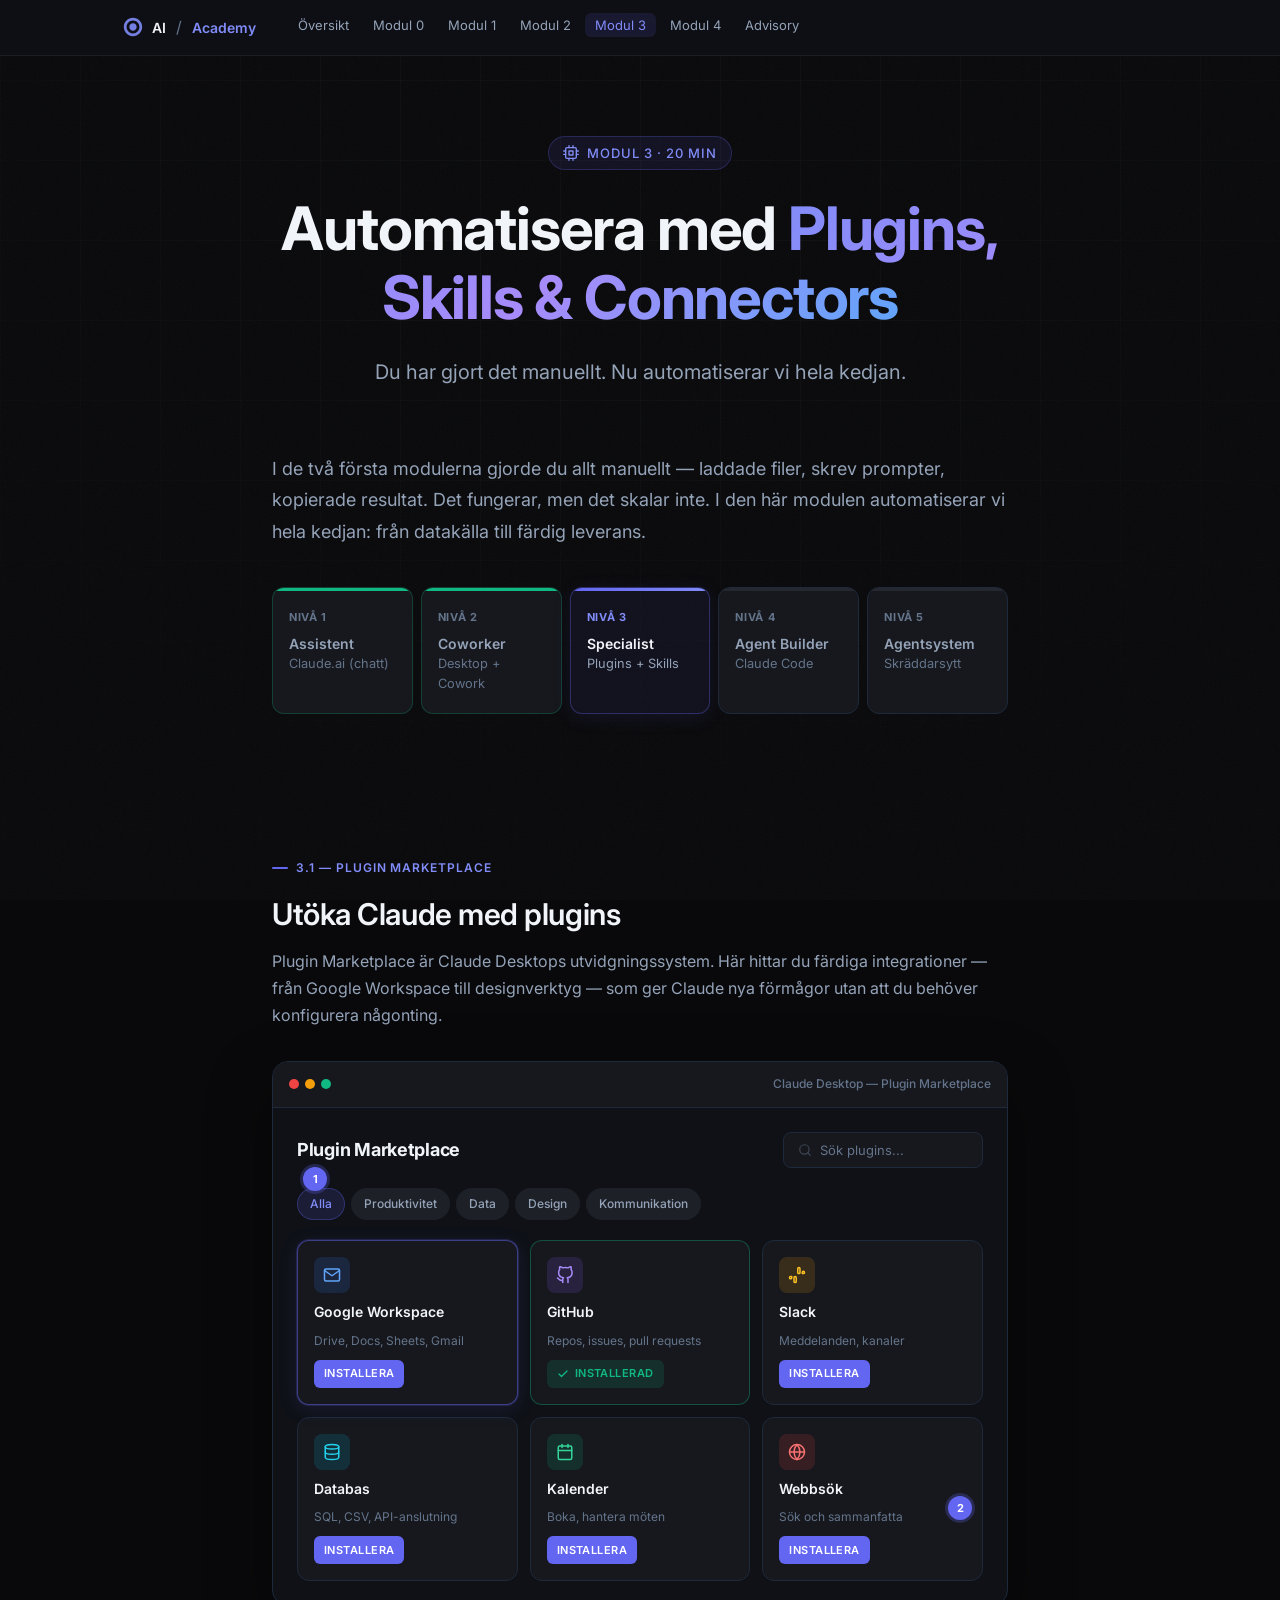
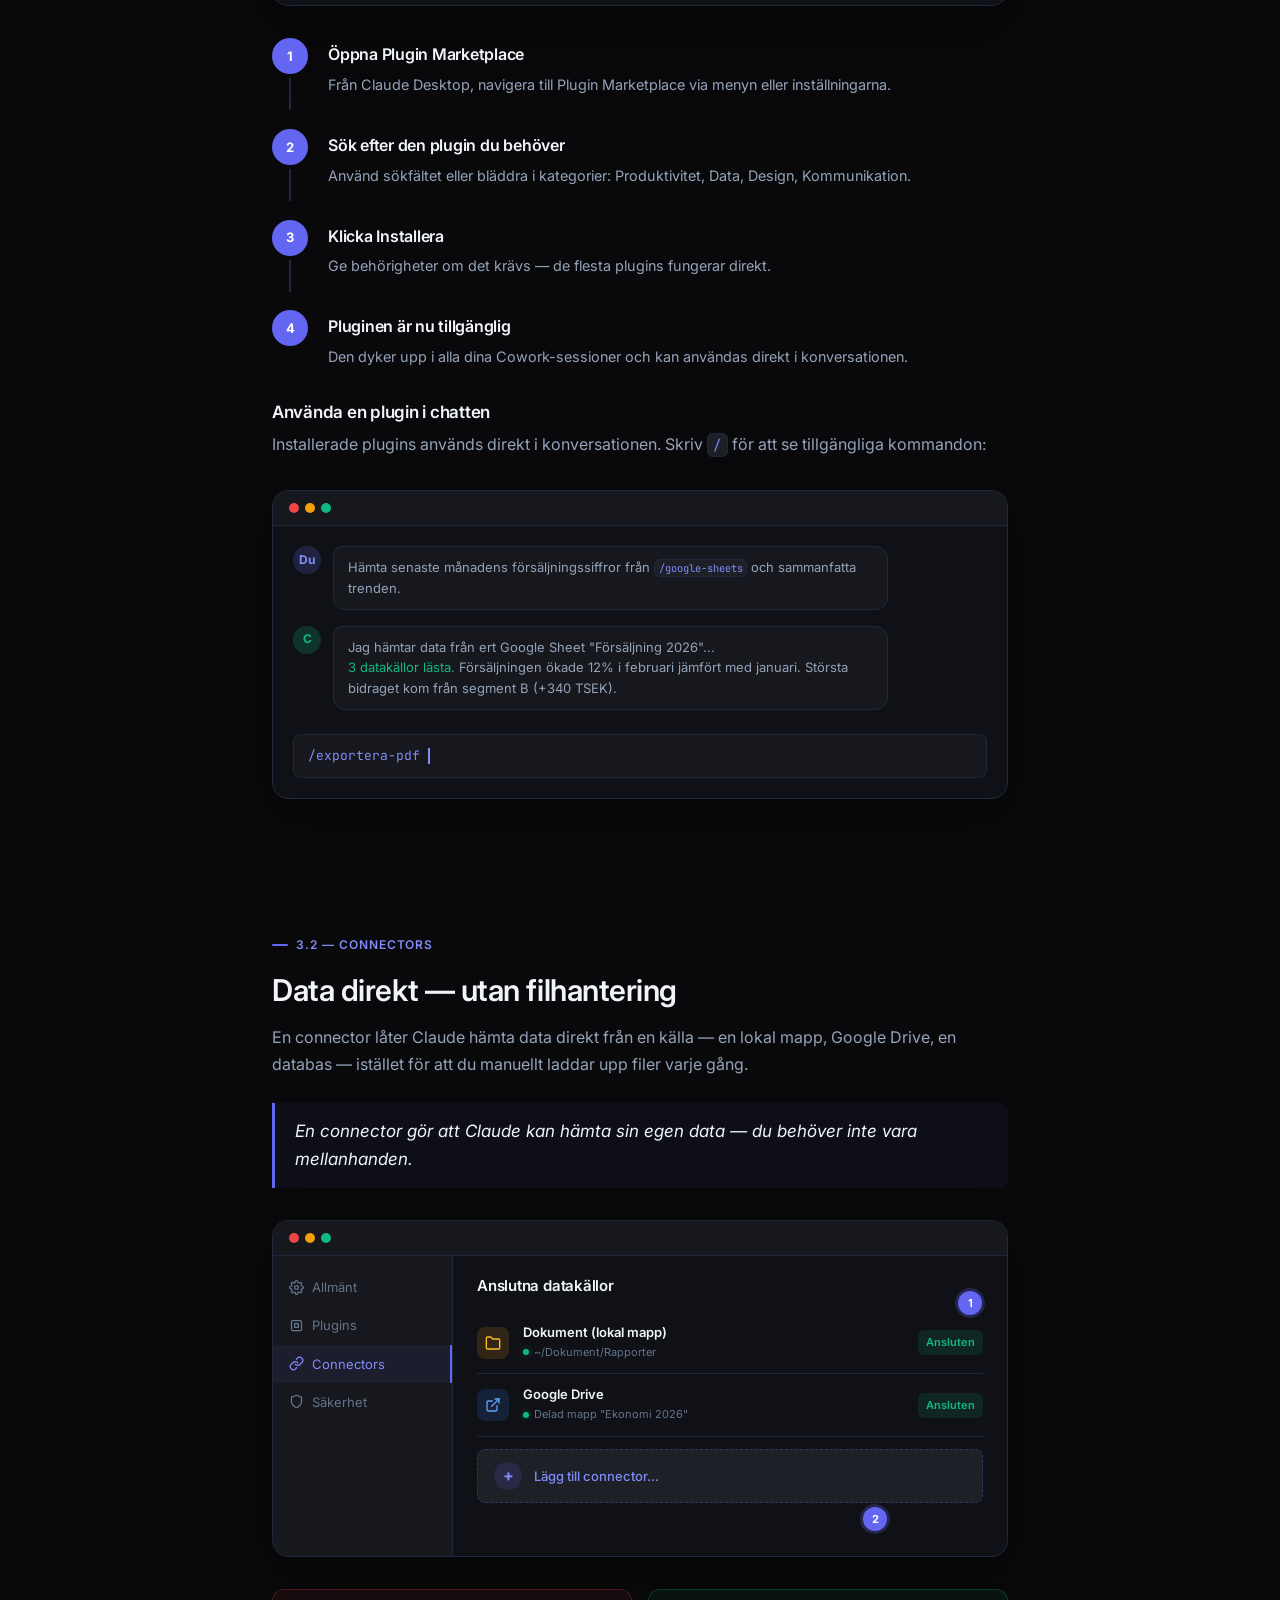
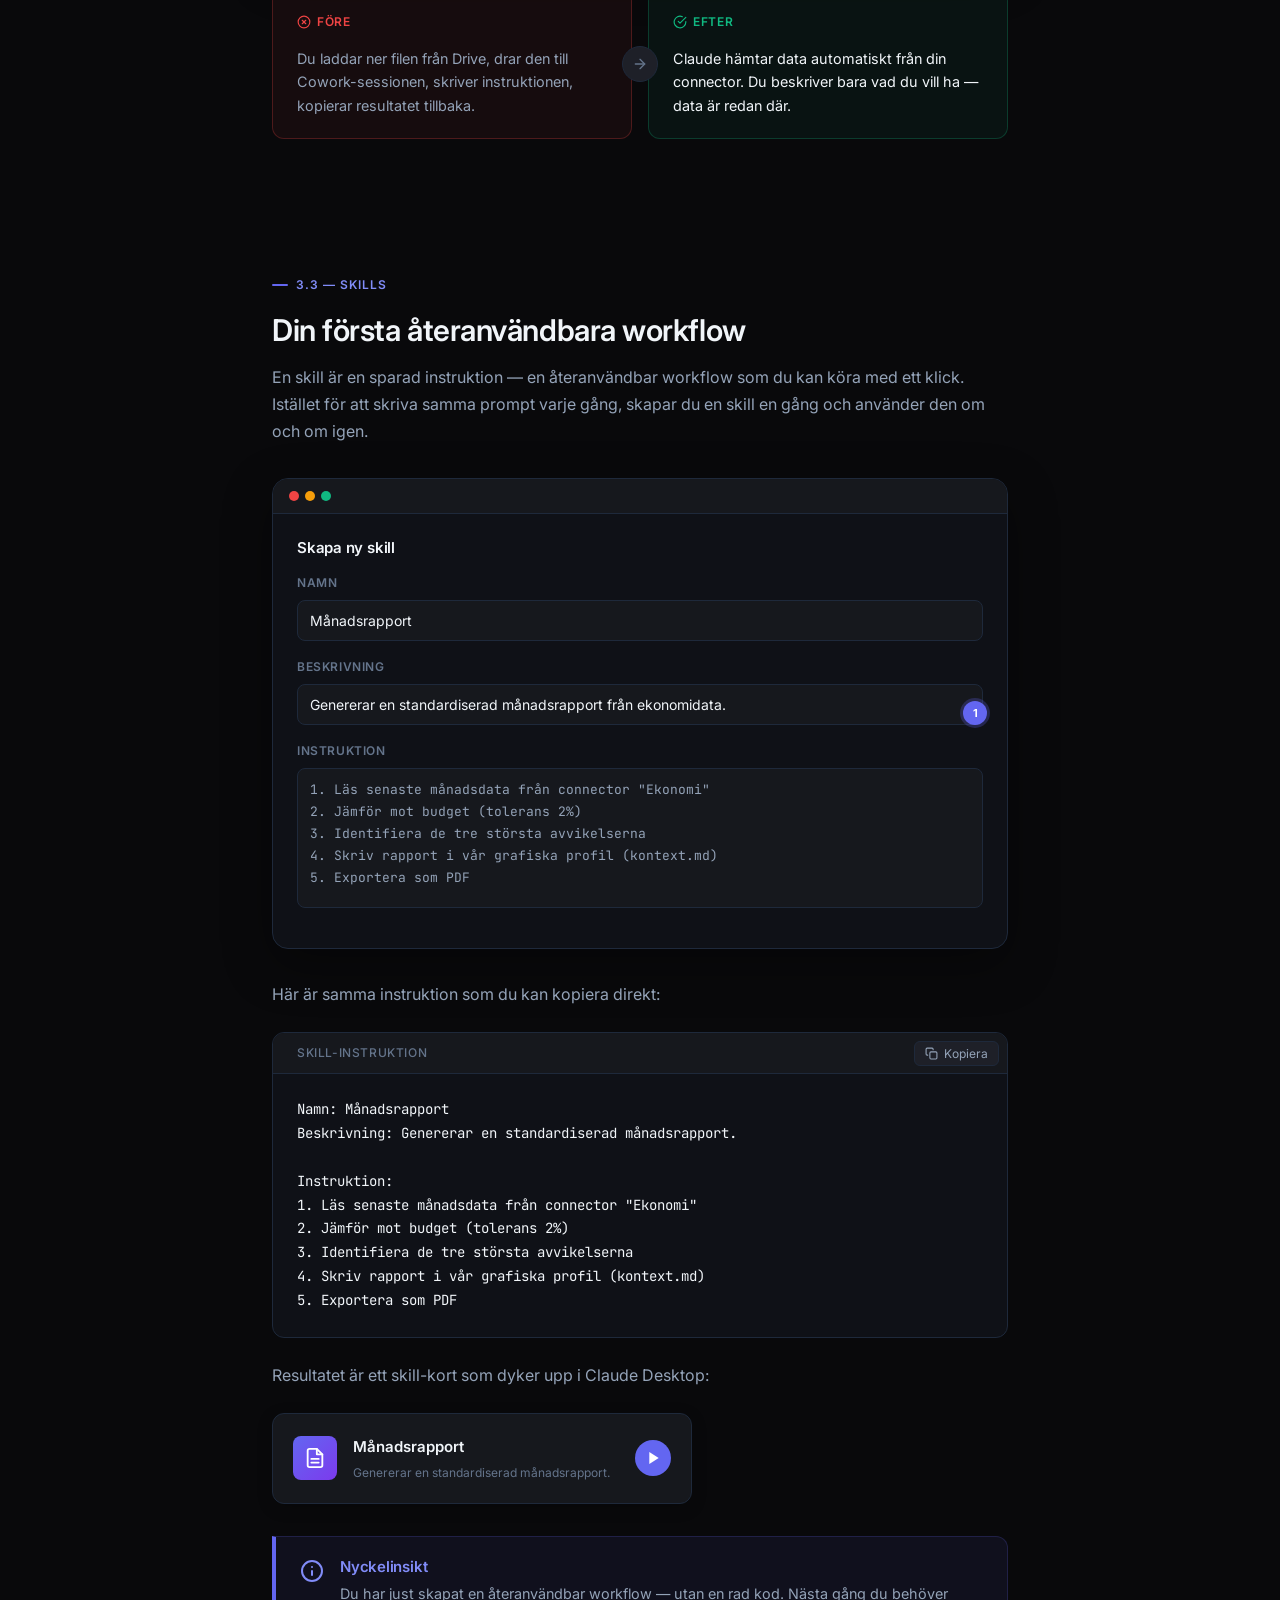
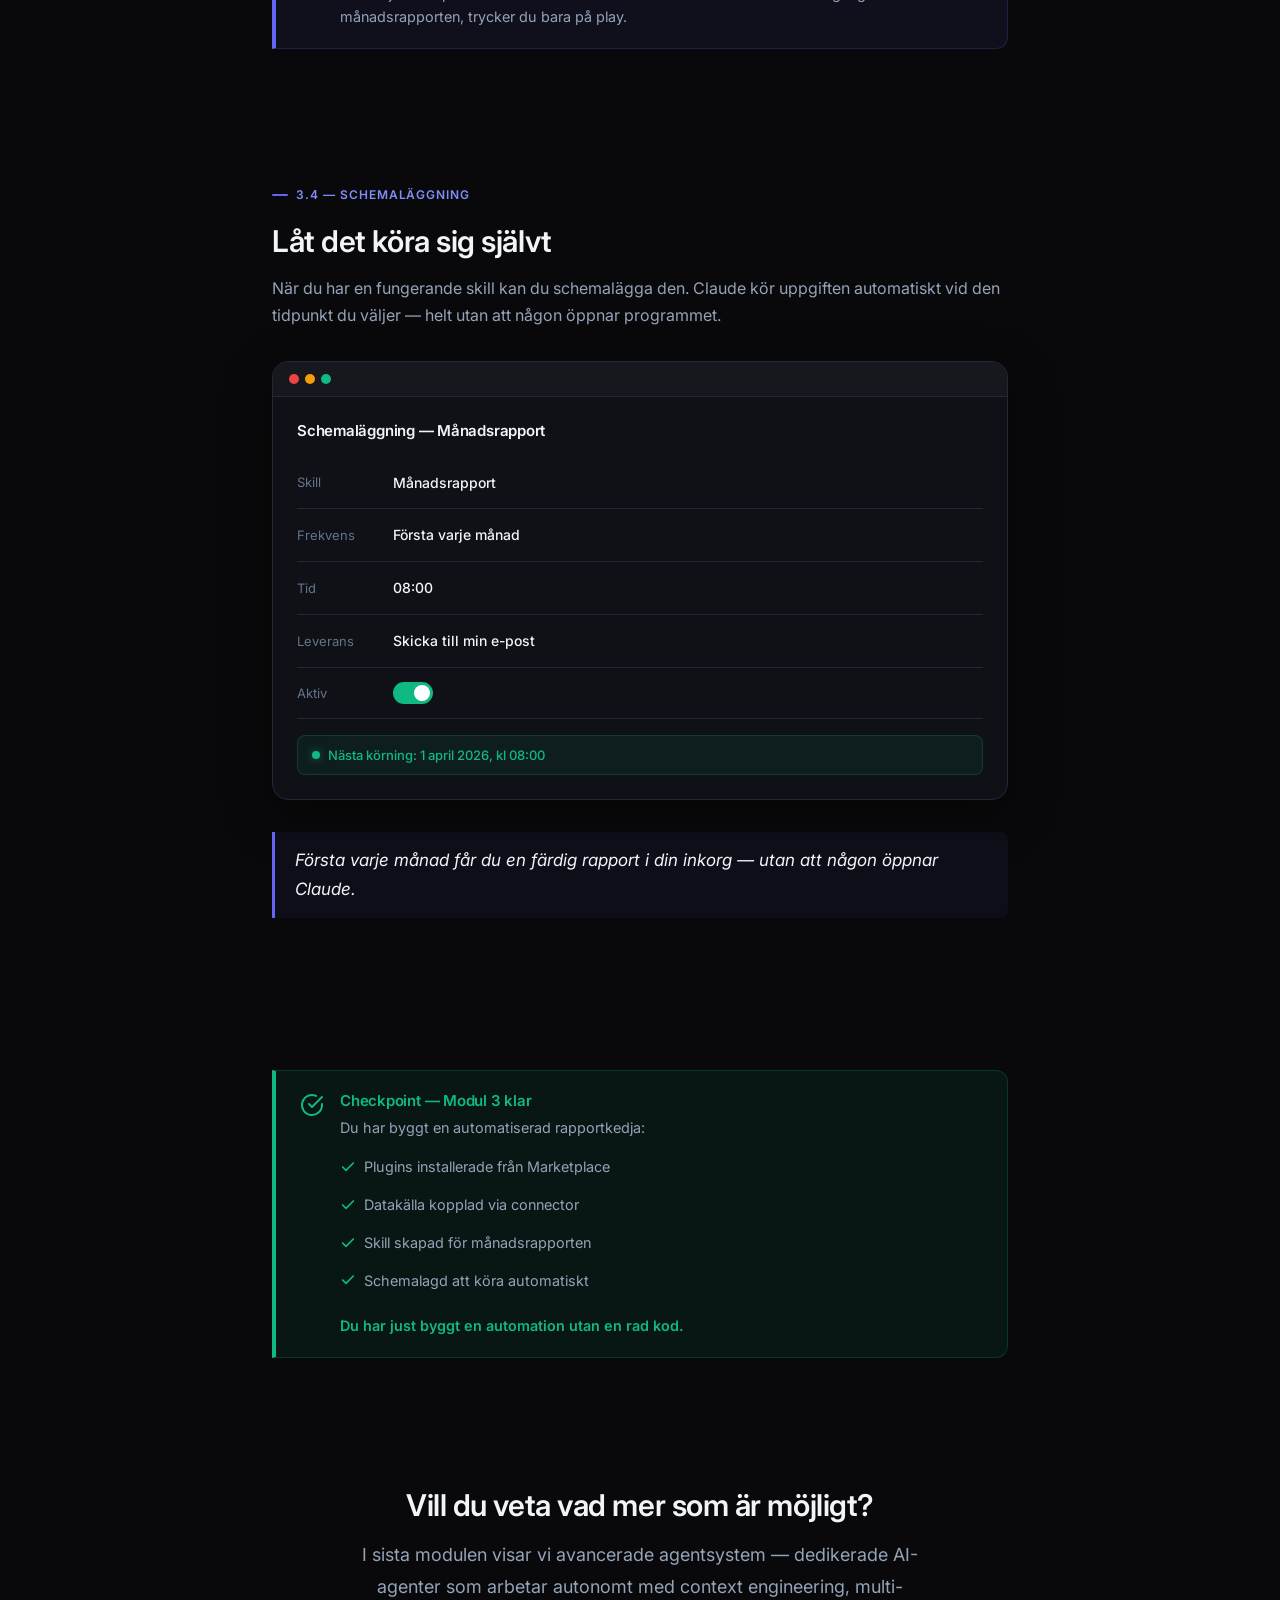
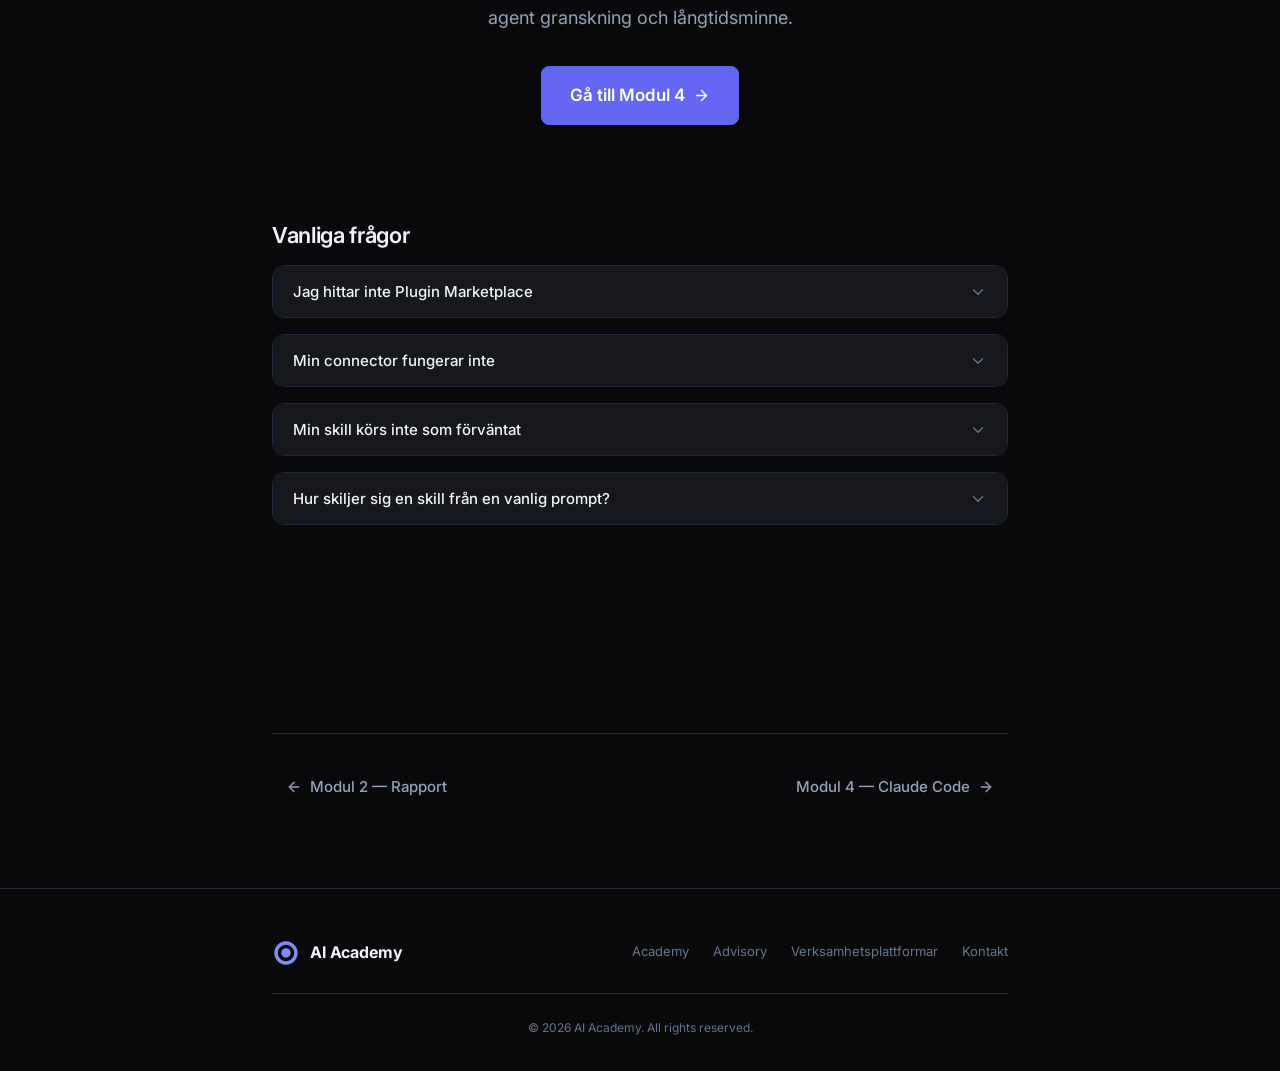
==== automation.html @ ea6924f0 "Initial deploy: AI Academy — Claude Desktop training course Brandless version of the Academy trainin" ====
<!DOCTYPE html>
<html lang="sv">
<head>
  <meta charset="UTF-8">
  <meta name="viewport" content="width=device-width, initial-scale=1.0">
  <title>Modul 3 — Automatisera med Plugins, Skills & Connectors | AI Academy</title>

  <!-- OG / Social -->
  <meta property="og:title" content="Modul 3 — Automatisera med Plugins, Skills & Connectors">
  <meta property="og:description" content="Du har gjort det manuellt. Nu automatiserar vi hela kedjan med plugins, connectors och återanvändbara skills.">
  <meta property="og:type" content="website">
  <meta property="og:image" content="./og-image.png">  <meta property="og:url" content="./automation.html">
  <meta name="description" content="Modul 3 i AI Academy: Automatisera workflows med Plugin Marketplace, Connectors och Skills i Claude Desktop.">

  <!-- Fonts -->
  <link rel="preconnect" href="https://fonts.googleapis.com">
  <link rel="preconnect" href="https://fonts.gstatic.com" crossorigin>
  <link href="https://fonts.googleapis.com/css2?family=Inter:wght@400;500;600;700;800&family=JetBrains+Mono:wght@400;500&display=swap" rel="stylesheet">

  <!-- Design system + Academy layer -->
  <link rel="stylesheet" href="css/vitronia-v2.css">
  <link rel="stylesheet" href="css/academy.css">

  <style>
    /* ================================================================
       MODUL 3 — page-specific styles
       ================================================================ */

    /* --- Mockup: Plugin Marketplace Grid --- */
    .marketplace-mockup {
      background: var(--surface-1);
      border: 1px solid var(--border);
      border-radius: var(--radius-xl);
      overflow: hidden;
      margin: 2rem 0;
      box-shadow: 0 24px 64px rgba(0, 0, 0, 0.4);
    }

    .marketplace-mockup__chrome {
      display: flex;
      align-items: center;
      gap: 6px;
      padding: 0.75rem 1rem;
      background: var(--surface-2);
      border-bottom: 1px solid var(--border);
    }

    .marketplace-mockup__dot {
      width: 10px;
      height: 10px;
      border-radius: 50%;
    }

    .marketplace-mockup__dot:nth-child(1) { background: #EF4444; }
    .marketplace-mockup__dot:nth-child(2) { background: #F59E0B; }
    .marketplace-mockup__dot:nth-child(3) { background: #10B981; }

    .marketplace-mockup__title-bar {
      margin-left: auto;
      font-size: 0.75rem;
      color: var(--text-tertiary);
      font-weight: 500;
    }

    .marketplace-mockup__body {
      padding: 1.5rem;
    }

    .marketplace-mockup__header {
      display: flex;
      align-items: center;
      justify-content: space-between;
      margin-bottom: 1.25rem;
      flex-wrap: wrap;
      gap: 0.75rem;
    }

    .marketplace-mockup__heading {
      font-size: 1.125rem;
      font-weight: 700;
      color: var(--text-primary);
      margin: 0;
    }

    .marketplace-mockup__search {
      display: flex;
      align-items: center;
      gap: 0.5rem;
      background: var(--surface-2);
      border: 1px solid var(--border);
      border-radius: var(--radius);
      padding: 0.4rem 0.875rem;
      font-size: 0.8125rem;
      color: var(--text-tertiary);
      min-width: 200px;
    }

    .marketplace-mockup__search svg {
      width: 14px;
      height: 14px;
      opacity: 0.5;
    }

    .marketplace-mockup__categories {
      display: flex;
      gap: 0.375rem;
      margin-bottom: 1.25rem;
      flex-wrap: wrap;
    }

    .marketplace-mockup__cat {
      font-size: 0.75rem;
      font-weight: 500;
      padding: 0.3rem 0.75rem;
      border-radius: 99px;
      background: var(--surface-3);
      color: var(--text-secondary);
      border: 1px solid transparent;
      cursor: default;
    }

    .marketplace-mockup__cat--active {
      background: rgba(99, 102, 241, 0.15);
      color: var(--accent-hover);
      border-color: rgba(99, 102, 241, 0.3);
    }

    .marketplace-mockup__grid {
      display: grid;
      grid-template-columns: repeat(auto-fill, minmax(200px, 1fr));
      gap: 0.75rem;
    }

    .plugin-card {
      background: var(--surface-2);
      border: 1px solid var(--border);
      border-radius: var(--radius-lg);
      padding: 1rem;
      display: flex;
      flex-direction: column;
      gap: 0.625rem;
      transition: border-color var(--transition), box-shadow var(--transition);
    }

    .plugin-card:hover {
      border-color: rgba(99, 102, 241, 0.35);
      box-shadow: 0 4px 16px rgba(99, 102, 241, 0.08);
    }

    .plugin-card--highlighted {
      border-color: rgba(99, 102, 241, 0.5);
      box-shadow: 0 0 0 1px rgba(99, 102, 241, 0.2), 0 4px 20px rgba(99, 102, 241, 0.12);
      position: relative;
    }

    .plugin-card--installed {
      border-color: rgba(16, 185, 129, 0.35);
    }

    .plugin-card__icon {
      width: 36px;
      height: 36px;
      border-radius: var(--radius);
      display: flex;
      align-items: center;
      justify-content: center;
      font-size: 1.125rem;
      flex-shrink: 0;
    }

    .plugin-card__icon--blue {
      background: rgba(59, 130, 246, 0.15);
      color: #60A5FA;
    }

    .plugin-card__icon--green {
      background: rgba(16, 185, 129, 0.15);
      color: #34D399;
    }

    .plugin-card__icon--purple {
      background: rgba(139, 92, 246, 0.15);
      color: #A78BFA;
    }

    .plugin-card__icon--amber {
      background: rgba(245, 158, 11, 0.15);
      color: #FBBF24;
    }

    .plugin-card__icon--cyan {
      background: rgba(6, 182, 212, 0.15);
      color: #22D3EE;
    }

    .plugin-card__icon--red {
      background: rgba(239, 68, 68, 0.15);
      color: #F87171;
    }

    .plugin-card__name {
      font-size: 0.875rem;
      font-weight: 600;
      color: var(--text-primary);
      line-height: 1.3;
    }

    .plugin-card__desc {
      font-size: 0.75rem;
      color: var(--text-tertiary);
      line-height: 1.5;
      flex: 1;
    }

    .plugin-card__action {
      display: inline-flex;
      align-items: center;
      gap: 0.375rem;
      font-size: 0.6875rem;
      font-weight: 600;
      letter-spacing: 0.04em;
      text-transform: uppercase;
      padding: 0.3rem 0.625rem;
      border-radius: var(--radius-sm);
      align-self: flex-start;
      cursor: default;
    }

    .plugin-card__action--install {
      background: var(--accent);
      color: #fff;
    }

    .plugin-card__action--installed {
      background: rgba(16, 185, 129, 0.15);
      color: var(--green);
    }

    .plugin-card__action--installed svg {
      width: 12px;
      height: 12px;
    }

    /* --- Mockup: Chat with slash command --- */
    .chat-mockup {
      background: var(--surface-1);
      border: 1px solid var(--border);
      border-radius: var(--radius-xl);
      overflow: hidden;
      margin: 2rem 0;
      box-shadow: 0 16px 48px rgba(0, 0, 0, 0.35);
    }

    .chat-mockup__chrome {
      display: flex;
      align-items: center;
      gap: 6px;
      padding: 0.75rem 1rem;
      background: var(--surface-2);
      border-bottom: 1px solid var(--border);
    }

    .chat-mockup__body {
      padding: 1.25rem;
      display: flex;
      flex-direction: column;
      gap: 1rem;
    }

    .chat-mockup__message {
      display: flex;
      gap: 0.75rem;
      align-items: flex-start;
    }

    .chat-mockup__avatar {
      width: 28px;
      height: 28px;
      border-radius: 50%;
      flex-shrink: 0;
      display: flex;
      align-items: center;
      justify-content: center;
      font-size: 0.75rem;
      font-weight: 700;
    }

    .chat-mockup__avatar--user {
      background: rgba(99, 102, 241, 0.2);
      color: var(--accent-hover);
    }

    .chat-mockup__avatar--ai {
      background: rgba(16, 185, 129, 0.2);
      color: var(--green);
    }

    .chat-mockup__bubble {
      background: var(--surface-2);
      border: 1px solid var(--border);
      border-radius: var(--radius) var(--radius-lg) var(--radius-lg) var(--radius-lg);
      padding: 0.625rem 0.875rem;
      font-size: 0.8125rem;
      color: var(--text-secondary);
      line-height: 1.6;
      max-width: 80%;
    }

    .chat-mockup__bubble code {
      font-family: var(--font-mono);
      font-size: 0.8em;
      background: var(--surface-3);
      color: var(--accent-hover);
      padding: 0.1em 0.35em;
      border-radius: var(--radius-sm);
    }

    .chat-mockup__input {
      display: flex;
      align-items: center;
      gap: 0.5rem;
      background: var(--surface-2);
      border: 1px solid var(--border);
      border-radius: var(--radius);
      padding: 0.625rem 0.875rem;
      margin-top: 0.5rem;
    }

    .chat-mockup__input-text {
      font-family: var(--font-mono);
      font-size: 0.8125rem;
      color: var(--accent-hover);
    }

    .chat-mockup__input-cursor {
      width: 2px;
      height: 16px;
      background: var(--accent-hover);
      animation: blink 1.2s step-end infinite;
    }

    @keyframes blink {
      50% { opacity: 0; }
    }

    /* --- Mockup: Connector Settings Panel --- */
    .settings-mockup {
      background: var(--surface-1);
      border: 1px solid var(--border);
      border-radius: var(--radius-xl);
      overflow: hidden;
      margin: 2rem 0;
      box-shadow: 0 16px 48px rgba(0, 0, 0, 0.35);
    }

    .settings-mockup__chrome {
      display: flex;
      align-items: center;
      gap: 6px;
      padding: 0.75rem 1rem;
      background: var(--surface-2);
      border-bottom: 1px solid var(--border);
    }

    .settings-mockup__body {
      display: flex;
      min-height: 300px;
    }

    .settings-mockup__sidebar {
      width: 180px;
      background: var(--surface-2);
      border-right: 1px solid var(--border);
      padding: 0.75rem 0;
      flex-shrink: 0;
    }

    .settings-mockup__nav-item {
      display: flex;
      align-items: center;
      gap: 0.5rem;
      padding: 0.5rem 1rem;
      font-size: 0.8125rem;
      color: var(--text-tertiary);
      cursor: default;
    }

    .settings-mockup__nav-item--active {
      color: var(--accent-hover);
      background: rgba(99, 102, 241, 0.08);
      border-right: 2px solid var(--accent);
    }

    .settings-mockup__nav-item svg {
      width: 15px;
      height: 15px;
      flex-shrink: 0;
    }

    .settings-mockup__main {
      flex: 1;
      padding: 1.25rem 1.5rem;
    }

    .settings-mockup__section-title {
      font-size: 0.9375rem;
      font-weight: 600;
      color: var(--text-primary);
      margin: 0 0 1rem;
    }

    .connector-item {
      display: flex;
      align-items: center;
      gap: 0.875rem;
      padding: 0.75rem 0;
      border-bottom: 1px solid var(--border);
    }

    .connector-item:last-of-type {
      border-bottom: none;
    }

    .connector-item__icon {
      width: 32px;
      height: 32px;
      border-radius: var(--radius);
      display: flex;
      align-items: center;
      justify-content: center;
      flex-shrink: 0;
      font-size: 0.875rem;
    }

    .connector-item__info {
      flex: 1;
    }

    .connector-item__name {
      font-size: 0.8125rem;
      font-weight: 600;
      color: var(--text-primary);
      line-height: 1.3;
    }

    .connector-item__status {
      font-size: 0.6875rem;
      color: var(--text-tertiary);
      display: flex;
      align-items: center;
      gap: 0.3rem;
      margin-top: 0.125rem;
    }

    .connector-item__status-dot {
      width: 6px;
      height: 6px;
      border-radius: 50%;
      flex-shrink: 0;
    }

    .connector-item__status-dot--active {
      background: var(--green);
      box-shadow: 0 0 6px rgba(16, 185, 129, 0.4);
    }

    .connector-item__status-dot--pending {
      background: var(--amber);
      box-shadow: 0 0 6px rgba(245, 158, 11, 0.4);
    }

    .connector-item__badge {
      font-size: 0.6875rem;
      font-weight: 600;
      padding: 0.2rem 0.5rem;
      border-radius: var(--radius-sm);
      cursor: default;
    }

    .connector-item__badge--connected {
      background: rgba(16, 185, 129, 0.12);
      color: var(--green);
    }

    .connector-item__badge--add {
      background: rgba(99, 102, 241, 0.12);
      color: var(--accent-hover);
      border: 1px dashed rgba(99, 102, 241, 0.3);
    }

    /* --- Mockup: Skill Card --- */
    .skill-card-mockup {
      background: var(--surface-2);
      border: 1px solid var(--border);
      border-radius: var(--radius-lg);
      padding: 1.25rem;
      display: flex;
      align-items: center;
      gap: 1rem;
      margin: 1.5rem 0;
      box-shadow: 0 4px 16px rgba(0, 0, 0, 0.2);
      max-width: 420px;
    }

    .skill-card-mockup__icon {
      width: 44px;
      height: 44px;
      border-radius: var(--radius);
      background: linear-gradient(135deg, var(--accent), #7c3aed);
      display: flex;
      align-items: center;
      justify-content: center;
      color: #fff;
      flex-shrink: 0;
    }

    .skill-card-mockup__icon svg {
      width: 22px;
      height: 22px;
    }

    .skill-card-mockup__info {
      flex: 1;
    }

    .skill-card-mockup__name {
      font-size: 0.9375rem;
      font-weight: 600;
      color: var(--text-primary);
      margin-bottom: 0.2rem;
    }

    .skill-card-mockup__desc {
      font-size: 0.75rem;
      color: var(--text-tertiary);
    }

    .skill-card-mockup__play {
      width: 36px;
      height: 36px;
      border-radius: 50%;
      background: var(--accent);
      display: flex;
      align-items: center;
      justify-content: center;
      color: #fff;
      flex-shrink: 0;
      cursor: default;
      transition: background var(--transition-fast), box-shadow var(--transition-fast);
    }

    .skill-card-mockup__play:hover {
      background: var(--accent-hover);
      box-shadow: 0 0 16px rgba(99, 102, 241, 0.4);
    }

    .skill-card-mockup__play svg {
      width: 16px;
      height: 16px;
      margin-left: 2px;
    }

    /* --- Mockup: Schedule UI --- */
    .schedule-mockup {
      background: var(--surface-1);
      border: 1px solid var(--border);
      border-radius: var(--radius-xl);
      overflow: hidden;
      margin: 2rem 0;
      box-shadow: 0 16px 48px rgba(0, 0, 0, 0.35);
    }

    .schedule-mockup__chrome {
      display: flex;
      align-items: center;
      gap: 6px;
      padding: 0.75rem 1rem;
      background: var(--surface-2);
      border-bottom: 1px solid var(--border);
    }

    .schedule-mockup__body {
      padding: 1.5rem;
    }

    .schedule-mockup__row {
      display: flex;
      align-items: center;
      gap: 1rem;
      padding: 0.875rem 0;
      border-bottom: 1px solid var(--border);
    }

    .schedule-mockup__row:last-child {
      border-bottom: none;
    }

    .schedule-mockup__label {
      font-size: 0.8125rem;
      color: var(--text-tertiary);
      min-width: 80px;
      flex-shrink: 0;
    }

    .schedule-mockup__value {
      font-size: 0.875rem;
      font-weight: 500;
      color: var(--text-primary);
      flex: 1;
    }

    .schedule-mockup__toggle {
      width: 40px;
      height: 22px;
      background: var(--green);
      border-radius: 11px;
      position: relative;
      cursor: default;
      flex-shrink: 0;
    }

    .schedule-mockup__toggle::after {
      content: '';
      position: absolute;
      width: 16px;
      height: 16px;
      background: #fff;
      border-radius: 50%;
      top: 3px;
      right: 3px;
      transition: transform var(--transition-fast);
    }

    .schedule-mockup__status {
      display: flex;
      align-items: center;
      gap: 0.5rem;
      padding: 0.5rem 0.875rem;
      background: rgba(16, 185, 129, 0.08);
      border: 1px solid rgba(16, 185, 129, 0.2);
      border-radius: var(--radius);
      margin-top: 1rem;
    }

    .schedule-mockup__status-dot {
      width: 8px;
      height: 8px;
      background: var(--green);
      border-radius: 50%;
      box-shadow: 0 0 8px rgba(16, 185, 129, 0.5);
      animation: pulse-dot 2s ease-in-out infinite;
    }

    @keyframes pulse-dot {
      0%, 100% { opacity: 1; }
      50% { opacity: 0.4; }
    }

    .schedule-mockup__status-text {
      font-size: 0.8125rem;
      color: var(--green);
      font-weight: 500;
    }

    /* --- Connector add dialog overlay --- */
    .connector-add-dialog {
      background: var(--surface-3);
      border: 1px dashed rgba(99, 102, 241, 0.3);
      border-radius: var(--radius);
      padding: 0.75rem 1rem;
      display: flex;
      align-items: center;
      gap: 0.75rem;
      margin-top: 0.75rem;
      cursor: default;
    }

    .connector-add-dialog__plus {
      width: 28px;
      height: 28px;
      border-radius: 50%;
      background: rgba(99, 102, 241, 0.15);
      color: var(--accent-hover);
      display: flex;
      align-items: center;
      justify-content: center;
      font-size: 1rem;
      font-weight: 700;
      flex-shrink: 0;
    }

    .connector-add-dialog__text {
      font-size: 0.8125rem;
      color: var(--accent-hover);
      font-weight: 500;
    }

    /* --- Module prev/next navigation --- */
    .module-footer-nav {
      display: flex;
      justify-content: space-between;
      align-items: center;
      gap: 1rem;
      margin-top: 3rem;
      padding-top: 2rem;
      border-top: 1px solid var(--border);
      flex-wrap: wrap;
    }

    .module-footer-nav__link {
      display: flex;
      align-items: center;
      gap: 0.5rem;
      font-size: 0.9375rem;
      font-weight: 500;
      color: var(--text-secondary);
      text-decoration: none;
      padding: 0.5rem 0.875rem;
      border-radius: var(--radius);
      transition: color var(--transition-fast), background var(--transition-fast);
    }

    .module-footer-nav__link:hover {
      color: var(--text-primary);
      background: var(--surface-3);
      text-decoration: none;
    }

    .module-footer-nav__link svg {
      width: 16px;
      height: 16px;
      flex-shrink: 0;
    }

    /* --- Plugin Create mockup --- */
    .plugin-create-mockup {
      background: var(--surface-1);
      border: 1px solid var(--border);
      border-radius: var(--radius-xl);
      overflow: hidden;
      margin: 2rem 0;
      box-shadow: 0 16px 48px rgba(0, 0, 0, 0.35);
    }

    .plugin-create-mockup__chrome {
      display: flex;
      align-items: center;
      gap: 6px;
      padding: 0.75rem 1rem;
      background: var(--surface-2);
      border-bottom: 1px solid var(--border);
    }

    .plugin-create-mockup__body {
      padding: 1.5rem;
    }

    .plugin-create-mockup__field {
      margin-bottom: 1rem;
    }

    .plugin-create-mockup__label {
      font-size: 0.75rem;
      font-weight: 600;
      color: var(--text-tertiary);
      text-transform: uppercase;
      letter-spacing: 0.05em;
      margin-bottom: 0.375rem;
      display: block;
    }

    .plugin-create-mockup__input {
      display: block;
      width: 100%;
      background: var(--surface-2);
      border: 1px solid var(--border);
      border-radius: var(--radius);
      padding: 0.5rem 0.75rem;
      font-size: 0.875rem;
      font-family: var(--font-sans);
      color: var(--text-primary);
    }

    .plugin-create-mockup__textarea {
      display: block;
      width: 100%;
      background: var(--surface-2);
      border: 1px solid var(--border);
      border-radius: var(--radius);
      padding: 0.625rem 0.75rem;
      font-size: 0.8125rem;
      font-family: var(--font-mono);
      color: var(--text-secondary);
      line-height: 1.7;
      resize: none;
      min-height: 140px;
    }

    /* --- Mobile: settings panel sidebar --- */
    @media (max-width: 600px) {
      .settings-mockup__sidebar {
        display: none;
      }

      .marketplace-mockup__grid {
        grid-template-columns: 1fr 1fr;
      }

      .plugin-card__desc {
        display: none;
      }

      .module-footer-nav {
        flex-direction: column;
        align-items: stretch;
      }

      .module-footer-nav__link {
        justify-content: center;
      }
    }

    @media (max-width: 380px) {
      .marketplace-mockup__grid {
        grid-template-columns: 1fr;
      }
    }
  </style>
</head>
<body>

  <!-- ================================================================
       NAVIGATION
       ================================================================ -->
  <nav class="academy-nav" role="navigation" aria-label="Huvudnavigering">
    <div class="academy-nav__inner">
      <a href="index.html" class="academy-nav__brand">
        <svg class="academy-nav__brand-logo" viewBox="0 0 24 24" fill="none" xmlns="http://www.w3.org/2000/svg">
          <path d="M12 2C6.48 2 2 6.48 2 12s4.48 10 10 10 10-4.48 10-10S17.52 2 12 2zm0 3c3.87 0 7 3.13 7 7s-3.13 7-7 7-7-3.13-7-7 3.13-7 7-7zm0 3c-2.21 0-4 1.79-4 4s1.79 4 4 4 4-1.79 4-4-1.79-4-4-4zm0 3c-.55 0-1 .45-1 1s.45 1 1 1 1-.45 1-1-.45-1-1-1z" fill="currentColor" opacity="0.9"/>
        </svg>
        <span class="academy-nav__brand-name">AI</span>
        <span class="academy-nav__brand-sep">/</span>
        <span class="academy-nav__brand-name" style="color: var(--accent-hover);">Academy</span>
      </a>
      <ul class="academy-nav__links">
        <li><a href="index.html" class="academy-nav__link">Översikt</a></li>
        <li><a href="reveal.html" class="academy-nav__link">Modul 0</a></li>
        <li><a href="cowork.html" class="academy-nav__link">Modul 1</a></li>
        <li><a href="rapport.html" class="academy-nav__link">Modul 2</a></li>
        <li><a href="automation.html" class="academy-nav__link active">Modul 3</a></li>
        <li><a href="claude-code.html" class="academy-nav__link">Modul 4</a></li>
        <li><a href="transformation.html" class="academy-nav__link">Advisory</a></li>
      </ul>
      <button class="academy-nav__hamburger" aria-label="Meny" aria-expanded="false" onclick="this.setAttribute('aria-expanded', this.getAttribute('aria-expanded')==='false');document.getElementById('mobile-drawer').classList.toggle('open');">
        <span></span><span></span><span></span>
      </button>
    </div>
  </nav>

  <!-- Mobile drawer -->
  <div class="academy-nav__mobile-drawer" id="mobile-drawer">
    <a href="index.html" class="academy-nav__mobile-link">Översikt</a>
    <a href="reveal.html" class="academy-nav__mobile-link">Modul 0 — Reveal</a>
    <a href="cowork.html" class="academy-nav__mobile-link">Modul 1 — Cowork</a>
    <a href="rapport.html" class="academy-nav__mobile-link">Modul 2 — Rapport</a>
    <a href="automation.html" class="academy-nav__mobile-link active">Modul 3 — Automatisera</a>
    <a href="claude-code.html" class="academy-nav__mobile-link">Modul 4 — Claude Code</a>
    <a href="transformation.html" class="academy-nav__mobile-link">Advisory</a>
  </div>

  <!-- Progress bar -->
  <div class="progress-bar" role="progressbar" aria-valuenow="0" aria-valuemin="0" aria-valuemax="100"></div>

  <main>

    <!-- ================================================================
         HERO
         ================================================================ -->
    <section class="hero section" aria-label="Modul 3 — Automatisera">
      <div class="container">

        <div class="hero__eyebrow animate-on-scroll">
          <svg width="16" height="16" viewBox="0 0 24 24" fill="none" stroke="currentColor" stroke-width="2" stroke-linecap="round" stroke-linejoin="round"><rect x="4" y="4" width="16" height="16" rx="2" ry="2"/><rect x="9" y="9" width="6" height="6"/><line x1="9" y1="1" x2="9" y2="4"/><line x1="15" y1="1" x2="15" y2="4"/><line x1="9" y1="20" x2="9" y2="23"/><line x1="15" y1="20" x2="15" y2="23"/><line x1="20" y1="9" x2="23" y2="9"/><line x1="20" y1="14" x2="23" y2="14"/><line x1="1" y1="9" x2="4" y2="9"/><line x1="1" y1="14" x2="4" y2="14"/></svg>
          Modul 3 &middot; 20 min
        </div>

        <h1 class="hero__title animate-on-scroll" data-delay="80">
          Automatisera med <span class="gradient-text">Plugins, Skills & Connectors</span>
        </h1>

        <p class="hero__subtitle animate-on-scroll" data-delay="160">
          Du har gjort det manuellt. Nu automatiserar vi hela kedjan.
        </p>

      </div>
    </section>


    <!-- ================================================================
         INTRO
         ================================================================ -->
    <section class="section" data-section="intro">
      <div class="container">

        <div class="animate-on-scroll">
          <p class="lead">
            I de två första modulerna gjorde du allt manuellt — laddade filer, skrev prompter, kopierade resultat. Det fungerar, men det skalar inte. I den här modulen automatiserar vi hela kedjan: från datakälla till färdig leverans.
          </p>
        </div>

        <!-- Maturity model: highlight level 3 -->
        <div class="maturity animate-on-scroll" data-delay="80">
          <div class="maturity__track">
            <div class="maturity__level maturity__level--complete">
              <span class="maturity__step-num">Nivå 1</span>
              <div class="maturity__level-body">
                <div class="maturity__level-title">Assistent</div>
                <p class="maturity__level-desc">Claude.ai (chatt)</p>
              </div>
            </div>
            <div class="maturity__level maturity__level--complete">
              <span class="maturity__step-num">Nivå 2</span>
              <div class="maturity__level-body">
                <div class="maturity__level-title">Coworker</div>
                <p class="maturity__level-desc">Desktop + Cowork</p>
              </div>
            </div>
            <div class="maturity__level maturity__level--active">
              <span class="maturity__step-num">Nivå 3</span>
              <div class="maturity__level-body">
                <div class="maturity__level-title">Specialist</div>
                <p class="maturity__level-desc">Plugins + Skills</p>
              </div>
            </div>
            <div class="maturity__level">
              <span class="maturity__step-num">Nivå 4</span>
              <div class="maturity__level-body">
                <div class="maturity__level-title">Agent Builder</div>
                <p class="maturity__level-desc">Claude Code</p>
              </div>
            </div>
            <div class="maturity__level">
              <span class="maturity__step-num">Nivå 5</span>
              <div class="maturity__level-body">
                <div class="maturity__level-title">Agentsystem</div>
                <p class="maturity__level-desc">Skräddarsytt</p>
              </div>
            </div>
          </div>
        </div>

      </div>
    </section>


    <!-- ================================================================
         3.1 PLUGIN MARKETPLACE
         ================================================================ -->
    <section class="section" data-section="marketplace">
      <div class="container">

        <span class="section-label animate-on-scroll">3.1 — Plugin Marketplace</span>
        <h2 class="animate-on-scroll" data-delay="40">Utöka Claude med plugins</h2>

        <p class="animate-on-scroll" data-delay="80">
          Plugin Marketplace är Claude Desktops utvidgningssystem. Här hittar du färdiga integrationer — från Google Workspace till designverktyg — som ger Claude nya förmågor utan att du behöver konfigurera någonting.
        </p>

        <!-- Annotated Marketplace Mockup -->
        <div class="marketplace-mockup animate-on-scroll" data-delay="120" style="position: relative;">
          <div class="marketplace-mockup__chrome">
            <div class="marketplace-mockup__dot"></div>
            <div class="marketplace-mockup__dot"></div>
            <div class="marketplace-mockup__dot"></div>
            <div class="marketplace-mockup__title-bar">Claude Desktop — Plugin Marketplace</div>
          </div>
          <div class="marketplace-mockup__body">
            <div class="marketplace-mockup__header">
              <h3 class="marketplace-mockup__heading" style="margin: 0;">Plugin Marketplace</h3>
              <div class="marketplace-mockup__search">
                <svg viewBox="0 0 24 24" fill="none" stroke="currentColor" stroke-width="2" stroke-linecap="round" stroke-linejoin="round"><circle cx="11" cy="11" r="8"/><line x1="21" y1="21" x2="16.65" y2="16.65"/></svg>
                Sök plugins...
              </div>
            </div>

            <div class="marketplace-mockup__categories">
              <span class="marketplace-mockup__cat marketplace-mockup__cat--active">Alla</span>
              <span class="marketplace-mockup__cat">Produktivitet</span>
              <span class="marketplace-mockup__cat">Data</span>
              <span class="marketplace-mockup__cat">Design</span>
              <span class="marketplace-mockup__cat">Kommunikation</span>
            </div>

            <div class="marketplace-mockup__grid">
              <!-- Plugin 1: Google Workspace (highlighted) -->
              <div class="plugin-card plugin-card--highlighted">
                <div class="plugin-card__icon plugin-card__icon--blue">
                  <svg width="18" height="18" viewBox="0 0 24 24" fill="none" stroke="currentColor" stroke-width="2" stroke-linecap="round" stroke-linejoin="round"><path d="M4 4h16c1.1 0 2 .9 2 2v12c0 1.1-.9 2-2 2H4c-1.1 0-2-.9-2-2V6c0-1.1.9-2 2-2z"/><polyline points="22,6 12,13 2,6"/></svg>
                </div>
                <div class="plugin-card__name">Google Workspace</div>
                <div class="plugin-card__desc">Drive, Docs, Sheets, Gmail</div>
                <span class="plugin-card__action plugin-card__action--install">Installera</span>
              </div>

              <!-- Plugin 2: GitHub (installed) -->
              <div class="plugin-card plugin-card--installed">
                <div class="plugin-card__icon plugin-card__icon--purple">
                  <svg width="18" height="18" viewBox="0 0 24 24" fill="none" stroke="currentColor" stroke-width="2" stroke-linecap="round" stroke-linejoin="round"><path d="M9 19c-5 1.5-5-2.5-7-3m14 6v-3.87a3.37 3.37 0 0 0-.94-2.61c3.14-.35 6.44-1.54 6.44-7A5.44 5.44 0 0 0 20 4.77 5.07 5.07 0 0 0 19.91 1S18.73.65 16 2.48a13.38 13.38 0 0 0-7 0C6.27.65 5.09 1 5.09 1A5.07 5.07 0 0 0 5 4.77a5.44 5.44 0 0 0-1.5 3.78c0 5.42 3.3 6.61 6.44 7A3.37 3.37 0 0 0 9 18.13V22"/></svg>
                </div>
                <div class="plugin-card__name">GitHub</div>
                <div class="plugin-card__desc">Repos, issues, pull requests</div>
                <span class="plugin-card__action plugin-card__action--installed">
                  <svg viewBox="0 0 24 24" fill="none" stroke="currentColor" stroke-width="2.5" stroke-linecap="round" stroke-linejoin="round"><polyline points="20 6 9 17 4 12"/></svg>
                  Installerad
                </span>
              </div>

              <!-- Plugin 3: Slack -->
              <div class="plugin-card">
                <div class="plugin-card__icon plugin-card__icon--amber">
                  <svg width="18" height="18" viewBox="0 0 24 24" fill="none" stroke="currentColor" stroke-width="2" stroke-linecap="round" stroke-linejoin="round"><path d="M14.5 10c-.83 0-1.5-.67-1.5-1.5v-5c0-.83.67-1.5 1.5-1.5s1.5.67 1.5 1.5v5c0 .83-.67 1.5-1.5 1.5z"/><path d="M20.5 10H19V8.5c0-.83.67-1.5 1.5-1.5s1.5.67 1.5 1.5-.67 1.5-1.5 1.5z"/><path d="M9.5 14c.83 0 1.5.67 1.5 1.5v5c0 .83-.67 1.5-1.5 1.5S8 21.33 8 20.5v-5c0-.83.67-1.5 1.5-1.5z"/><path d="M3.5 14H5v1.5c0 .83-.67 1.5-1.5 1.5S2 16.33 2 15.5 2.67 14 3.5 14z"/></svg>
                </div>
                <div class="plugin-card__name">Slack</div>
                <div class="plugin-card__desc">Meddelanden, kanaler</div>
                <span class="plugin-card__action plugin-card__action--install">Installera</span>
              </div>

              <!-- Plugin 4: Databas -->
              <div class="plugin-card">
                <div class="plugin-card__icon plugin-card__icon--cyan">
                  <svg width="18" height="18" viewBox="0 0 24 24" fill="none" stroke="currentColor" stroke-width="2" stroke-linecap="round" stroke-linejoin="round"><ellipse cx="12" cy="5" rx="9" ry="3"/><path d="M21 12c0 1.66-4 3-9 3s-9-1.34-9-3"/><path d="M3 5v14c0 1.66 4 3 9 3s9-1.34 9-3V5"/></svg>
                </div>
                <div class="plugin-card__name">Databas</div>
                <div class="plugin-card__desc">SQL, CSV, API-anslutning</div>
                <span class="plugin-card__action plugin-card__action--install">Installera</span>
              </div>

              <!-- Plugin 5: Kalender -->
              <div class="plugin-card">
                <div class="plugin-card__icon plugin-card__icon--green">
                  <svg width="18" height="18" viewBox="0 0 24 24" fill="none" stroke="currentColor" stroke-width="2" stroke-linecap="round" stroke-linejoin="round"><rect x="3" y="4" width="18" height="18" rx="2" ry="2"/><line x1="16" y1="2" x2="16" y2="6"/><line x1="8" y1="2" x2="8" y2="6"/><line x1="3" y1="10" x2="21" y2="10"/></svg>
                </div>
                <div class="plugin-card__name">Kalender</div>
                <div class="plugin-card__desc">Boka, hantera möten</div>
                <span class="plugin-card__action plugin-card__action--install">Installera</span>
              </div>

              <!-- Plugin 6: Webbsok -->
              <div class="plugin-card">
                <div class="plugin-card__icon plugin-card__icon--red">
                  <svg width="18" height="18" viewBox="0 0 24 24" fill="none" stroke="currentColor" stroke-width="2" stroke-linecap="round" stroke-linejoin="round"><circle cx="12" cy="12" r="10"/><line x1="2" y1="12" x2="22" y2="12"/><path d="M12 2a15.3 15.3 0 0 1 4 10 15.3 15.3 0 0 1-4 10 15.3 15.3 0 0 1-4-10 15.3 15.3 0 0 1 4-10z"/></svg>
                </div>
                <div class="plugin-card__name">Webbsök</div>
                <div class="plugin-card__desc">Sök och sammanfatta</div>
                <span class="plugin-card__action plugin-card__action--install">Installera</span>
              </div>
            </div>
          </div>

          <!-- Annotations -->
          <div class="annotation" data-tip="Kategorier för snabb filtrering" style="top: 105px; left: 30px;">1</div>
          <div class="annotation" data-tip="Klicka Installera — klart" style="bottom: 85px; right: 35px;">2</div>
        </div>

        <!-- Steps -->
        <div class="steps animate-on-scroll" data-delay="160">
          <div class="step">
            <div class="step__indicator">
              <div class="step__number">1</div>
              <div class="step__line"></div>
            </div>
            <div class="step__body">
              <h4 class="step__title">Öppna Plugin Marketplace</h4>
              <p class="step__desc">Från Claude Desktop, navigera till Plugin Marketplace via menyn eller inställningarna.</p>
            </div>
          </div>
          <div class="step">
            <div class="step__indicator">
              <div class="step__number">2</div>
              <div class="step__line"></div>
            </div>
            <div class="step__body">
              <h4 class="step__title">Sök efter den plugin du behöver</h4>
              <p class="step__desc">Använd sökfältet eller bläddra i kategorier: Produktivitet, Data, Design, Kommunikation.</p>
            </div>
          </div>
          <div class="step">
            <div class="step__indicator">
              <div class="step__number">3</div>
              <div class="step__line"></div>
            </div>
            <div class="step__body">
              <h4 class="step__title">Klicka Installera</h4>
              <p class="step__desc">Ge behörigheter om det krävs — de flesta plugins fungerar direkt.</p>
            </div>
          </div>
          <div class="step">
            <div class="step__indicator">
              <div class="step__number">4</div>
            </div>
            <div class="step__body">
              <h4 class="step__title">Pluginen är nu tillgänglig</h4>
              <p class="step__desc">Den dyker upp i alla dina Cowork-sessioner och kan användas direkt i konversationen.</p>
            </div>
          </div>
        </div>

        <!-- Chat mockup: using a plugin with / prefix -->
        <h4 class="animate-on-scroll">Använda en plugin i chatten</h4>
        <p class="animate-on-scroll" data-delay="40">
          Installerade plugins används direkt i konversationen. Skriv <code>/</code> för att se tillgängliga kommandon:
        </p>

        <div class="chat-mockup animate-on-scroll" data-delay="80">
          <div class="chat-mockup__chrome">
            <div class="marketplace-mockup__dot"></div>
            <div class="marketplace-mockup__dot"></div>
            <div class="marketplace-mockup__dot"></div>
          </div>
          <div class="chat-mockup__body">
            <div class="chat-mockup__message">
              <div class="chat-mockup__avatar chat-mockup__avatar--user">Du</div>
              <div class="chat-mockup__bubble">
                Hämta senaste månadens försäljningssiffror från <code>/google-sheets</code> och sammanfatta trenden.
              </div>
            </div>
            <div class="chat-mockup__message">
              <div class="chat-mockup__avatar chat-mockup__avatar--ai">C</div>
              <div class="chat-mockup__bubble">
                Jag hämtar data från ert Google Sheet "Försäljning 2026"...<br>
                <span style="color: var(--green);">3 datakällor lästa.</span> Försäljningen ökade 12% i februari jämfört med januari. Största bidraget kom från segment B (+340 TSEK).
              </div>
            </div>
            <div class="chat-mockup__input">
              <span class="chat-mockup__input-text">/exportera-pdf</span>
              <span class="chat-mockup__input-cursor"></span>
            </div>
          </div>
        </div>

      </div>
    </section>


    <!-- ================================================================
         3.2 CONNECTORS
         ================================================================ -->
    <section class="section" data-section="connectors">
      <div class="container">

        <span class="section-label animate-on-scroll">3.2 — Connectors</span>
        <h2 class="animate-on-scroll" data-delay="40">Data direkt — utan filhantering</h2>

        <p class="animate-on-scroll" data-delay="80">
          En connector låter Claude hämta data direkt från en källa — en lokal mapp, Google Drive, en databas — istället för att du manuellt laddar upp filer varje gång.
        </p>

        <blockquote class="animate-on-scroll" data-delay="100">
          <p>En connector gör att Claude kan hämta sin egen data — du behöver inte vara mellanhanden.</p>
        </blockquote>

        <!-- Settings panel mockup -->
        <div class="settings-mockup animate-on-scroll" data-delay="120" style="position: relative;">
          <div class="settings-mockup__chrome">
            <div class="marketplace-mockup__dot"></div>
            <div class="marketplace-mockup__dot"></div>
            <div class="marketplace-mockup__dot"></div>
          </div>
          <div class="settings-mockup__body">
            <div class="settings-mockup__sidebar">
              <div class="settings-mockup__nav-item">
                <svg viewBox="0 0 24 24" fill="none" stroke="currentColor" stroke-width="2" stroke-linecap="round" stroke-linejoin="round"><circle cx="12" cy="12" r="3"/><path d="M19.4 15a1.65 1.65 0 0 0 .33 1.82l.06.06a2 2 0 0 1 0 2.83 2 2 0 0 1-2.83 0l-.06-.06a1.65 1.65 0 0 0-1.82-.33 1.65 1.65 0 0 0-1 1.51V21a2 2 0 0 1-2 2 2 2 0 0 1-2-2v-.09A1.65 1.65 0 0 0 9 19.4a1.65 1.65 0 0 0-1.82.33l-.06.06a2 2 0 0 1-2.83 0 2 2 0 0 1 0-2.83l.06-.06A1.65 1.65 0 0 0 4.68 15a1.65 1.65 0 0 0-1.51-1H3a2 2 0 0 1-2-2 2 2 0 0 1 2-2h.09A1.65 1.65 0 0 0 4.6 9a1.65 1.65 0 0 0-.33-1.82l-.06-.06a2 2 0 0 1 0-2.83 2 2 0 0 1 2.83 0l.06.06A1.65 1.65 0 0 0 9 4.68a1.65 1.65 0 0 0 1-1.51V3a2 2 0 0 1 2-2 2 2 0 0 1 2 2v.09a1.65 1.65 0 0 0 1 1.51 1.65 1.65 0 0 0 1.82-.33l.06-.06a2 2 0 0 1 2.83 0 2 2 0 0 1 0 2.83l-.06.06A1.65 1.65 0 0 0 19.4 9a1.65 1.65 0 0 0 1.51 1H21a2 2 0 0 1 2 2 2 2 0 0 1-2 2h-.09a1.65 1.65 0 0 0-1.51 1z"/></svg>
                Allmänt
              </div>
              <div class="settings-mockup__nav-item">
                <svg viewBox="0 0 24 24" fill="none" stroke="currentColor" stroke-width="2" stroke-linecap="round" stroke-linejoin="round"><rect x="4" y="4" width="16" height="16" rx="2" ry="2"/><rect x="9" y="9" width="6" height="6"/></svg>
                Plugins
              </div>
              <div class="settings-mockup__nav-item settings-mockup__nav-item--active">
                <svg viewBox="0 0 24 24" fill="none" stroke="currentColor" stroke-width="2" stroke-linecap="round" stroke-linejoin="round"><path d="M10 13a5 5 0 0 0 7.54.54l3-3a5 5 0 0 0-7.07-7.07l-1.72 1.71"/><path d="M14 11a5 5 0 0 0-7.54-.54l-3 3a5 5 0 0 0 7.07 7.07l1.71-1.71"/></svg>
                Connectors
              </div>
              <div class="settings-mockup__nav-item">
                <svg viewBox="0 0 24 24" fill="none" stroke="currentColor" stroke-width="2" stroke-linecap="round" stroke-linejoin="round"><path d="M12 22s8-4 8-10V5l-8-3-8 3v7c0 6 8 10 8 10z"/></svg>
                Säkerhet
              </div>
            </div>

            <div class="settings-mockup__main">
              <h4 class="settings-mockup__section-title">Anslutna datakällor</h4>

              <div class="connector-item">
                <div class="connector-item__icon" style="background: rgba(245, 158, 11, 0.15); color: #FBBF24;">
                  <svg width="16" height="16" viewBox="0 0 24 24" fill="none" stroke="currentColor" stroke-width="2" stroke-linecap="round" stroke-linejoin="round"><path d="M22 19a2 2 0 0 1-2 2H4a2 2 0 0 1-2-2V5a2 2 0 0 1 2-2h5l2 3h9a2 2 0 0 1 2 2z"/></svg>
                </div>
                <div class="connector-item__info">
                  <div class="connector-item__name">Dokument (lokal mapp)</div>
                  <div class="connector-item__status">
                    <span class="connector-item__status-dot connector-item__status-dot--active"></span>
                    ~/Dokument/Rapporter
                  </div>
                </div>
                <span class="connector-item__badge connector-item__badge--connected">Ansluten</span>
              </div>

              <div class="connector-item">
                <div class="connector-item__icon" style="background: rgba(59, 130, 246, 0.15); color: #60A5FA;">
                  <svg width="16" height="16" viewBox="0 0 24 24" fill="none" stroke="currentColor" stroke-width="2" stroke-linecap="round" stroke-linejoin="round"><path d="M18 13v6a2 2 0 0 1-2 2H5a2 2 0 0 1-2-2V8a2 2 0 0 1 2-2h6"/><polyline points="15 3 21 3 21 9"/><line x1="10" y1="14" x2="21" y2="3"/></svg>
                </div>
                <div class="connector-item__info">
                  <div class="connector-item__name">Google Drive</div>
                  <div class="connector-item__status">
                    <span class="connector-item__status-dot connector-item__status-dot--active"></span>
                    Delad mapp "Ekonomi 2026"
                  </div>
                </div>
                <span class="connector-item__badge connector-item__badge--connected">Ansluten</span>
              </div>

              <div class="connector-add-dialog">
                <div class="connector-add-dialog__plus">+</div>
                <div class="connector-add-dialog__text">Lägg till connector...</div>
              </div>
            </div>
          </div>

          <!-- Annotations -->
          <div class="annotation" data-tip="Aktiva connectors med status" style="top: 70px; right: 25px;">1</div>
          <div class="annotation" data-tip="Lägg till ny datakälla" style="bottom: 25px; right: 120px;">2</div>
        </div>

        <!-- Before/After comparison -->
        <div class="comparison animate-on-scroll" data-delay="80">
          <div class="comparison__panel comparison__panel--before">
            <div class="comparison__label">
              <svg viewBox="0 0 24 24" fill="none" stroke="currentColor" stroke-width="2" stroke-linecap="round" stroke-linejoin="round"><circle cx="12" cy="12" r="10"/><line x1="15" y1="9" x2="9" y2="15"/><line x1="9" y1="9" x2="15" y2="15"/></svg>
              Före
            </div>
            <div class="comparison__content">
              Du laddar ner filen från Drive, drar den till Cowork-sessionen, skriver instruktionen, kopierar resultatet tillbaka.
            </div>
          </div>
          <div class="comparison__divider">
            <svg viewBox="0 0 24 24" fill="none" stroke="currentColor" stroke-width="2" stroke-linecap="round" stroke-linejoin="round"><path d="M5 12h14"/><path d="M12 5l7 7-7 7"/></svg>
          </div>
          <div class="comparison__panel comparison__panel--after">
            <div class="comparison__label">
              <svg viewBox="0 0 24 24" fill="none" stroke="currentColor" stroke-width="2" stroke-linecap="round" stroke-linejoin="round"><path d="M22 11.08V12a10 10 0 1 1-5.93-9.14"/><polyline points="22 4 12 14.01 9 11.01"/></svg>
              Efter
            </div>
            <div class="comparison__content">
              Claude hämtar data automatiskt från din connector. Du beskriver bara vad du vill ha — data är redan där.
            </div>
          </div>
        </div>

      </div>
    </section>


    <!-- ================================================================
         3.3 SKAPA EN SKILL
         ================================================================ -->
    <section class="section" data-section="skill">
      <div class="container">

        <span class="section-label animate-on-scroll">3.3 — Skills</span>
        <h2 class="animate-on-scroll" data-delay="40">Din första återanvändbara workflow</h2>

        <p class="animate-on-scroll" data-delay="80">
          En skill är en sparad instruktion — en återanvändbar workflow som du kan köra med ett klick. Istället för att skriva samma prompt varje gång, skapar du en skill en gång och använder den om och om igen.
        </p>

        <!-- Plugin Create mockup -->
        <div class="plugin-create-mockup animate-on-scroll" data-delay="120" style="position: relative;">
          <div class="plugin-create-mockup__chrome">
            <div class="marketplace-mockup__dot"></div>
            <div class="marketplace-mockup__dot"></div>
            <div class="marketplace-mockup__dot"></div>
          </div>
          <div class="plugin-create-mockup__body">
            <h4 style="margin: 0 0 1rem; color: var(--text-primary); font-size: 0.9375rem;">Skapa ny skill</h4>

            <div class="plugin-create-mockup__field">
              <span class="plugin-create-mockup__label">Namn</span>
              <div class="plugin-create-mockup__input">Månadsrapport</div>
            </div>

            <div class="plugin-create-mockup__field">
              <span class="plugin-create-mockup__label">Beskrivning</span>
              <div class="plugin-create-mockup__input">Genererar en standardiserad månadsrapport från ekonomidata.</div>
            </div>

            <div class="plugin-create-mockup__field">
              <span class="plugin-create-mockup__label">Instruktion</span>
              <div class="plugin-create-mockup__textarea" style="white-space: pre-line;">1. Läs senaste månadsdata från connector "Ekonomi"
2. Jämför mot budget (tolerans 2%)
3. Identifiera de tre största avvikelserna
4. Skriv rapport i vår grafiska profil (kontext.md)
5. Exportera som PDF</div>
            </div>
          </div>

          <!-- Annotation -->
          <div class="annotation" data-tip="Instruktionen är hela receptet" style="top: 50%; right: 20px; transform: translateY(-50%);">1</div>
        </div>

        <!-- Code block with copy button -->
        <p class="animate-on-scroll" data-delay="80">
          Här är samma instruktion som du kan kopiera direkt:
        </p>

        <div class="code-block animate-on-scroll" data-delay="100">
          <div class="code-block__header">
            <span class="code-block__lang">Skill-instruktion</span>
            <div class="code-block__dots">
              <span></span><span></span><span></span>
            </div>
          </div>
          <button class="code-copy-btn">
            <svg viewBox="0 0 24 24" fill="none" stroke="currentColor" stroke-width="2" stroke-linecap="round" stroke-linejoin="round"><rect x="9" y="9" width="13" height="13" rx="2" ry="2"/><path d="M5 15H4a2 2 0 0 1-2-2V4a2 2 0 0 1 2-2h9a2 2 0 0 1 2 2v1"/></svg>
            Kopiera
          </button>
          <pre><code class="code-content">Namn: Månadsrapport
Beskrivning: Genererar en standardiserad månadsrapport.

Instruktion:
1. Läs senaste månadsdata från connector "Ekonomi"
2. Jämför mot budget (tolerans 2%)
3. Identifiera de tre största avvikelserna
4. Skriv rapport i vår grafiska profil (kontext.md)
5. Exportera som PDF</code></pre>
        </div>

        <!-- Result: Skill card -->
        <p class="animate-on-scroll" data-delay="80">
          Resultatet är ett skill-kort som dyker upp i Claude Desktop:
        </p>

        <div class="skill-card-mockup animate-on-scroll" data-delay="100">
          <div class="skill-card-mockup__icon">
            <svg viewBox="0 0 24 24" fill="none" stroke="currentColor" stroke-width="2" stroke-linecap="round" stroke-linejoin="round"><path d="M14 2H6a2 2 0 0 0-2 2v16a2 2 0 0 0 2 2h12a2 2 0 0 0 2-2V8z"/><polyline points="14 2 14 8 20 8"/><line x1="16" y1="13" x2="8" y2="13"/><line x1="16" y1="17" x2="8" y2="17"/></svg>
          </div>
          <div class="skill-card-mockup__info">
            <div class="skill-card-mockup__name">Månadsrapport</div>
            <div class="skill-card-mockup__desc">Genererar en standardiserad månadsrapport.</div>
          </div>
          <div class="skill-card-mockup__play">
            <svg viewBox="0 0 24 24" fill="currentColor"><polygon points="5 3 19 12 5 21 5 3"/></svg>
          </div>
        </div>

        <div class="checkpoint checkpoint--tip animate-on-scroll" data-delay="120">
          <div class="checkpoint__icon">
            <svg viewBox="0 0 24 24" fill="none" stroke="currentColor" stroke-width="2" stroke-linecap="round" stroke-linejoin="round"><circle cx="12" cy="12" r="10"/><line x1="12" y1="16" x2="12" y2="12"/><line x1="12" y1="8" x2="12.01" y2="8"/></svg>
          </div>
          <div class="checkpoint__body">
            <h4 class="checkpoint__title">Nyckelinsikt</h4>
            <p class="checkpoint__text">Du har just skapat en återanvändbar workflow — utan en rad kod. Nästa gång du behöver månadsrapporten, trycker du bara på play.</p>
          </div>
        </div>

      </div>
    </section>


    <!-- ================================================================
         3.4 SCHEMALÄGGNING
         ================================================================ -->
    <section class="section" data-section="schedule">
      <div class="container">

        <span class="section-label animate-on-scroll">3.4 — Schemaläggning</span>
        <h2 class="animate-on-scroll" data-delay="40">Låt det köra sig självt</h2>

        <p class="animate-on-scroll" data-delay="80">
          När du har en fungerande skill kan du schemalägga den. Claude kör uppgiften automatiskt vid den tidpunkt du väljer — helt utan att någon öppnar programmet.
        </p>

        <!-- Schedule mockup -->
        <div class="schedule-mockup animate-on-scroll" data-delay="120">
          <div class="schedule-mockup__chrome">
            <div class="marketplace-mockup__dot"></div>
            <div class="marketplace-mockup__dot"></div>
            <div class="marketplace-mockup__dot"></div>
          </div>
          <div class="schedule-mockup__body">
            <h4 style="margin: 0 0 1rem; color: var(--text-primary); font-size: 0.9375rem;">Schemaläggning — Månadsrapport</h4>

            <div class="schedule-mockup__row">
              <span class="schedule-mockup__label">Skill</span>
              <span class="schedule-mockup__value">Månadsrapport</span>
            </div>
            <div class="schedule-mockup__row">
              <span class="schedule-mockup__label">Frekvens</span>
              <span class="schedule-mockup__value">Första varje månad</span>
            </div>
            <div class="schedule-mockup__row">
              <span class="schedule-mockup__label">Tid</span>
              <span class="schedule-mockup__value">08:00</span>
            </div>
            <div class="schedule-mockup__row">
              <span class="schedule-mockup__label">Leverans</span>
              <span class="schedule-mockup__value">Skicka till min e-post</span>
            </div>
            <div class="schedule-mockup__row">
              <span class="schedule-mockup__label">Aktiv</span>
              <div class="schedule-mockup__toggle"></div>
            </div>

            <div class="schedule-mockup__status">
              <span class="schedule-mockup__status-dot"></span>
              <span class="schedule-mockup__status-text">Nästa körning: 1 april 2026, kl 08:00</span>
            </div>
          </div>
        </div>

        <blockquote class="animate-on-scroll" data-delay="80">
          <p>Första varje månad får du en färdig rapport i din inkorg — utan att någon öppnar Claude.</p>
        </blockquote>

      </div>
    </section>


    <!-- ================================================================
         3.5 CHECKPOINT
         ================================================================ -->
    <section class="section" data-section="checkpoint">
      <div class="container">

        <div class="checkpoint animate-on-scroll">
          <div class="checkpoint__icon">
            <svg viewBox="0 0 24 24" fill="none" stroke="currentColor" stroke-width="2" stroke-linecap="round" stroke-linejoin="round"><path d="M22 11.08V12a10 10 0 1 1-5.93-9.14"/><polyline points="22 4 12 14.01 9 11.01"/></svg>
          </div>
          <div class="checkpoint__body">
            <h4 class="checkpoint__title">Checkpoint — Modul 3 klar</h4>
            <p class="checkpoint__text" style="margin-bottom: 1rem;">Du har byggt en automatiserad rapportkedja:</p>
            <ul style="list-style: none; padding: 0; margin: 0; display: flex; flex-direction: column; gap: 0.5rem;">
              <li style="display: flex; align-items: center; gap: 0.5rem; font-size: 0.9rem; color: var(--text-secondary);">
                <svg width="16" height="16" viewBox="0 0 24 24" fill="none" stroke="var(--green)" stroke-width="2.5" stroke-linecap="round" stroke-linejoin="round"><polyline points="20 6 9 17 4 12"/></svg>
                Plugins installerade från Marketplace
              </li>
              <li style="display: flex; align-items: center; gap: 0.5rem; font-size: 0.9rem; color: var(--text-secondary);">
                <svg width="16" height="16" viewBox="0 0 24 24" fill="none" stroke="var(--green)" stroke-width="2.5" stroke-linecap="round" stroke-linejoin="round"><polyline points="20 6 9 17 4 12"/></svg>
                Datakälla kopplad via connector
              </li>
              <li style="display: flex; align-items: center; gap: 0.5rem; font-size: 0.9rem; color: var(--text-secondary);">
                <svg width="16" height="16" viewBox="0 0 24 24" fill="none" stroke="var(--green)" stroke-width="2.5" stroke-linecap="round" stroke-linejoin="round"><polyline points="20 6 9 17 4 12"/></svg>
                Skill skapad för månadsrapporten
              </li>
              <li style="display: flex; align-items: center; gap: 0.5rem; font-size: 0.9rem; color: var(--text-secondary);">
                <svg width="16" height="16" viewBox="0 0 24 24" fill="none" stroke="var(--green)" stroke-width="2.5" stroke-linecap="round" stroke-linejoin="round"><polyline points="20 6 9 17 4 12"/></svg>
                Schemalagd att köra automatiskt
              </li>
            </ul>
            <p class="checkpoint__text" style="margin-top: 1rem; font-weight: 600; color: var(--green);">
              Du har just byggt en automation utan en rad kod.
            </p>
          </div>
        </div>

      </div>
    </section>


    <!-- ================================================================
         CTA
         ================================================================ -->
    <section class="section" data-section="cta">
      <div class="container" style="text-align: center;">

        <h2 class="animate-on-scroll">Vill du veta vad mer som är möjligt?</h2>
        <p class="lead animate-on-scroll" data-delay="60" style="max-width: 560px; margin: 0 auto 2rem;">
          I sista modulen visar vi avancerade agentsystem — dedikerade AI-agenter som arbetar autonomt med context engineering, multi-agent granskning och långtidsminne.
        </p>

        <div class="animate-on-scroll" data-delay="120">
          <a href="claude-code.html" class="btn btn--primary btn--lg">
            Gå till Modul 4
            <svg viewBox="0 0 24 24" fill="none" stroke="currentColor" stroke-width="2" stroke-linecap="round" stroke-linejoin="round"><path d="M5 12h14"/><path d="M12 5l7 7-7 7"/></svg>
          </a>
        </div>

      </div>
    </section>


    <!-- ================================================================
         TROUBLESHOOTING (Expandable)
         ================================================================ -->
    <section class="section" data-section="troubleshooting">
      <div class="container">

        <h3 class="animate-on-scroll">Vanliga frågor</h3>

        <div class="expandable animate-on-scroll" data-delay="40">
          <button class="expandable-trigger" aria-expanded="false">
            Jag hittar inte Plugin Marketplace
            <svg class="expandable-trigger__chevron" viewBox="0 0 24 24" fill="none" stroke="currentColor" stroke-width="2" stroke-linecap="round" stroke-linejoin="round"><polyline points="6 9 12 15 18 9"/></svg>
          </button>
          <div class="expandable-content">
            <div class="expandable-content__inner">
              <p>Öppna Claude Desktop och leta efter "Plugins" eller "Marketplace" i huvudmenyn eller inställningarna. Platsen kan variera mellan versioner — om du inte hittar det, uppdatera till senaste versionen av Claude Desktop.</p>
            </div>
          </div>
        </div>

        <div class="expandable animate-on-scroll" data-delay="80">
          <button class="expandable-trigger" aria-expanded="false">
            Min connector fungerar inte
            <svg class="expandable-trigger__chevron" viewBox="0 0 24 24" fill="none" stroke="currentColor" stroke-width="2" stroke-linecap="round" stroke-linejoin="round"><polyline points="6 9 12 15 18 9"/></svg>
          </button>
          <div class="expandable-content">
            <div class="expandable-content__inner">
              <p>Kontrollera behörigheter — Claude behöver läsrättigheter till den mapp eller tjänst du försöker ansluta. För Google Drive: se till att du godkänt OAuth-behörigheter. För lokala mappar: kontrollera att Claude Desktop har filåtkomst i systeminställningarna.</p>
            </div>
          </div>
        </div>

        <div class="expandable animate-on-scroll" data-delay="120">
          <button class="expandable-trigger" aria-expanded="false">
            Min skill körs inte som förväntat
            <svg class="expandable-trigger__chevron" viewBox="0 0 24 24" fill="none" stroke="currentColor" stroke-width="2" stroke-linecap="round" stroke-linejoin="round"><polyline points="6 9 12 15 18 9"/></svg>
          </button>
          <div class="expandable-content">
            <div class="expandable-content__inner">
              <p>Dubbelkolla instruktionen — är alla steg tydliga? Testa att köra skillen manuellt först genom att trycka play. Om ett steg misslyckas, bryt ned det i mindre delar. Kom ihåg att namnge connectors exakt som de refereras i instruktionen.</p>
            </div>
          </div>
        </div>

        <div class="expandable animate-on-scroll" data-delay="160">
          <button class="expandable-trigger" aria-expanded="false">
            Hur skiljer sig en skill från en vanlig prompt?
            <svg class="expandable-trigger__chevron" viewBox="0 0 24 24" fill="none" stroke="currentColor" stroke-width="2" stroke-linecap="round" stroke-linejoin="round"><polyline points="6 9 12 15 18 9"/></svg>
          </button>
          <div class="expandable-content">
            <div class="expandable-content__inner">
              <p>En prompt är engångsinstruktion — du skriver den varje gång. En skill är sparad, återanvändbar, och kan schemaläggas. Tanken är: skriv prompten en gång, spara som skill, kör automatiskt.</p>
            </div>
          </div>
        </div>

      </div>
    </section>


    <!-- ================================================================
         MODULE PREV/NEXT NAVIGATION
         ================================================================ -->
    <section class="section--sm">
      <div class="container">
        <div class="module-footer-nav">
          <a href="rapport.html" class="module-footer-nav__link">
            <svg viewBox="0 0 24 24" fill="none" stroke="currentColor" stroke-width="2" stroke-linecap="round" stroke-linejoin="round"><path d="M19 12H5"/><path d="M12 19l-7-7 7-7"/></svg>
            Modul 2 — Rapport
          </a>
          <a href="claude-code.html" class="module-footer-nav__link">
            Modul 4 — Claude Code
            <svg viewBox="0 0 24 24" fill="none" stroke="currentColor" stroke-width="2" stroke-linecap="round" stroke-linejoin="round"><path d="M5 12h14"/><path d="M12 5l7 7-7 7"/></svg>
          </a>
        </div>
      </div>
    </section>

  </main>


  <!-- ================================================================
       FOOTER
       ================================================================ -->
  <footer style="border-top: 1px solid var(--border); padding: 3rem 0 2rem; margin-top: 2rem;">
    <div class="container">
      <div style="display: flex; align-items: center; justify-content: space-between; flex-wrap: wrap; gap: 1.5rem;">

        <a href="index.html" style="display: flex; align-items: center; gap: 0.625rem; text-decoration: none;" target="_blank" rel="noopener">
          <svg width="28" height="28" viewBox="0 0 24 24" fill="none" xmlns="http://www.w3.org/2000/svg" style="color: var(--accent-hover);">
            <path d="M12 2C6.48 2 2 6.48 2 12s4.48 10 10 10 10-4.48 10-10S17.52 2 12 2zm0 3c3.87 0 7 3.13 7 7s-3.13 7-7 7-7-3.13-7-7 3.13-7 7-7zm0 3c-2.21 0-4 1.79-4 4s1.79 4 4 4 4-1.79 4-4-1.79-4-4-4zm0 3c-.55 0-1 .45-1 1s.45 1 1 1 1-.45 1-1-.45-1-1-1z" fill="currentColor"/>
          </svg>
          <span style="font-size: 1rem; font-weight: 700; color: var(--text-primary); letter-spacing: -0.01em;">AI Academy</span>
        </a>

        <ul style="display: flex; align-items: center; gap: 1.5rem; list-style: none; margin: 0; padding: 0; flex-wrap: wrap;">
          <li><a href="index.html" style="font-size: 0.8125rem; color: var(--text-tertiary); text-decoration: none;">Academy</a></li>
          <li><a href="transformation.html" style="font-size: 0.8125rem; color: var(--text-tertiary); text-decoration: none;">Advisory</a></li>
          <li><a href="kontakt.html?interest=demo" style="font-size: 0.8125rem; color: var(--text-tertiary); text-decoration: none;">Verksamhetsplattformar</a></li>
          <li><a href="#" style="font-size: 0.8125rem; color: var(--text-tertiary); text-decoration: none;">Kontakt</a></li>
        </ul>

      </div>
      <p style="width: 100%; text-align: center; font-size: 0.75rem; color: var(--text-tertiary); margin-top: 1.5rem; padding-top: 1.5rem; border-top: 1px solid var(--border);">&copy; 2026 AI Academy. All rights reserved.</p>
    </div>
  </footer>

  <script src="js/academy.js"></script>
</body>
</html>
---- css/vitronia-v2.css ----
/* ==========================================================================
   Vitronia v2 Design System
   Cyberpunk-finance dark-first SaaS portal
   Complete replacement for common.css — all class names preserved
   ========================================================================== */

/* ================================================================
   1. DESIGN TOKENS
   ================================================================ */
:root {
  /* Surfaces (5-level dark hierarchy) */
  --surface-0: #09090B;
  --surface-1: #0F1117;
  --surface-2: #16181D;
  --surface-3: #1E2028;
  --surface-4: #262830;

  /* Accent */
  --accent: #6366F1;
  --accent-hover: #818CF8;
  --accent-glow: rgba(99,102,241,0.4);
  --accent-soft: rgba(99,102,241,0.08);

  /* Semantic */
  --green: #10B981;
  --green-soft: rgba(16,185,129,0.12);
  --red: #EF4444;
  --red-soft: rgba(239,68,68,0.12);
  --amber: #F59E0B;
  --amber-soft: rgba(245,158,11,0.12);
  --cyan: #06B6D4;
  --cyan-soft: rgba(6,182,212,0.12);

  /* Text */
  --text-primary: #F1F5F9;
  --text-secondary: #94A3B8;
  --text-tertiary: #64748B;

  /* Borders */
  --border: #1E293B;
  --border-active: #334155;

  /* Effects */
  --glow-accent: 0 0 20px rgba(99,102,241,0.15);
  --glow-green: 0 0 12px rgba(16,185,129,0.2);
  --glow-red: 0 0 12px rgba(239,68,68,0.2);
  --glass-bg: rgba(15,17,23,0.8);
  --glass-border: rgba(255,255,255,0.06);

  /* Typography */
  --font-sans: 'Inter', system-ui, -apple-system, sans-serif;
  --font-mono: 'JetBrains Mono', 'SF Mono', 'Consolas', monospace;

  /* Radius */
  --radius-sm: 6px;
  --radius: 8px;
  --radius-lg: 12px;
  --radius-xl: 16px;

  /* Transitions */
  --transition-fast: 150ms ease;
  --transition: 200ms ease;
  --transition-slow: 300ms ease;

  /* Backwards compatibility aliases */
  --primary: var(--accent);
  --primary-light: var(--accent-hover);
  --primary-dark: #4338CA;
  --bg: var(--surface-0);
  --card-bg: var(--surface-2);
  --text: var(--text-primary);
  --text-muted: var(--text-secondary);
  --danger: var(--red);
  --warning: var(--amber);
}

/* ---- Light theme override ---- */
[data-theme="light"] {
  --surface-0: #F8FAFC;
  --surface-1: #FFFFFF;
  --surface-2: #F1F5F9;
  --surface-3: #E2E8F0;
  --surface-4: #CBD5E1;

  --text-primary: #0F172A;
  --text-secondary: #64748B;
  --text-tertiary: #94A3B8;

  --border: #E2E8F0;
  --border-active: #CBD5E1;

  --glass-bg: rgba(255,255,255,0.85);
  --glass-border: rgba(0,0,0,0.06);

  --glow-accent: 0 0 20px rgba(99,102,241,0.1);
  --glow-green: 0 0 12px rgba(16,185,129,0.15);
  --glow-red: 0 0 12px rgba(239,68,68,0.15);

  --bg: var(--surface-0);
  --card-bg: var(--surface-1);
  --text: var(--text-primary);
  --text-muted: var(--text-secondary);
}

/* ================================================================
   2. RESET & BASE
   ================================================================ */
*, *::before, *::after {
  box-sizing: border-box;
  margin: 0;
  padding: 0;
}

body {
  font-family: var(--font-sans);
  background: var(--surface-0);
  color: var(--text-primary);
  line-height: 1.6;
  -webkit-font-smoothing: antialiased;
  -moz-osx-font-smoothing: grayscale;
  min-height: 100vh;
}

a {
  color: var(--accent);
  text-decoration: none;
  transition: color var(--transition-fast);
}

a:hover {
  color: var(--accent-hover);
}

::selection {
  background: var(--accent);
  color: white;
}

img { max-width: 100%; }

/* ================================================================
   3. PORTAL NAV (52px, glass, sticky)
   ================================================================ */
.portal-nav {
  background: var(--glass-bg);
  backdrop-filter: blur(12px);
  -webkit-backdrop-filter: blur(12px);
  border-bottom: 1px solid var(--border);
  color: var(--text-primary);
  padding: 0 1.5rem;
  height: 52px;
  display: flex;
  align-items: center;
  gap: 1rem;
  position: sticky;
  top: 0;
  z-index: 100;
}

.nav-brand a {
  color: var(--text-primary);
  text-decoration: none;
  font-size: 1rem;
  font-weight: 700;
  letter-spacing: 0.3px;
}

.nav-apps {
  display: flex;
  gap: 0.15rem;
  margin-left: 1rem;
}

.nav-app-link {
  color: var(--text-secondary);
  text-decoration: none;
  padding: 0.35rem 0.75rem;
  border-radius: var(--radius-sm);
  font-size: 0.82rem;
  font-weight: 500;
  transition: all var(--transition-fast);
}

.nav-app-link:hover {
  color: var(--text-primary);
  background: rgba(255,255,255,0.06);
}

.nav-app-link.active {
  color: var(--text-primary);
  background: var(--accent-soft);
  font-weight: 600;
}

.nav-right {
  margin-left: auto;
  display: flex;
  align-items: center;
  gap: 0.75rem;
}

.nav-user-info {
  display: inline-flex;
  align-items: center;
  gap: 0.35rem;
  padding: 0.2rem 0.6rem;
  border-radius: var(--radius-lg);
  background: rgba(255,255,255,0.06);
  font-size: 0.78rem;
}

.nav-user-name {
  color: var(--text-primary);
  font-weight: 500;
}

.nav-user-role {
  color: var(--text-tertiary);
  font-size: 0.68rem;
  text-transform: uppercase;
  letter-spacing: 0.5px;
}

.nav-logout {
  color: var(--text-tertiary);
  text-decoration: none;
  font-size: 0.78rem;
  padding: 0.25rem 0.5rem;
  border-radius: var(--radius-sm);
  transition: all var(--transition-fast);
}

.nav-logout:hover {
  color: var(--text-primary);
  background: rgba(255,255,255,0.06);
}

.nav-admin-link {
  color: var(--amber) !important;
  font-weight: 600;
}

/* ================================================================
   4. APP SUB-NAVIGATION (40px, pill-style active)
   ================================================================ */
.app-subnav {
  background: var(--surface-1);
  border-bottom: 1px solid var(--border);
  padding: 0 1.5rem;
  display: flex;
  gap: 0.25rem;
  height: 40px;
  align-items: center;
}

.subnav-link {
  color: var(--text-tertiary);
  text-decoration: none;
  padding: 0.25rem 0.7rem;
  border-radius: var(--radius-sm);
  font-size: 0.78rem;
  font-weight: 500;
  transition: all var(--transition-fast);
  border-bottom: 2px solid transparent;
}

.subnav-link:hover {
  color: var(--text-primary);
  background: rgba(255,255,255,0.04);
}

.subnav-link.active {
  color: var(--accent);
  background: var(--surface-3);
  font-weight: 600;
  border-bottom-color: var(--accent);
}

.subnav-scope-selector {
  margin-left: auto;
  display: flex;
  align-items: center;
}

.subnav-scope-selector select {
  padding: 0.2rem 0.5rem;
  border: 1px solid var(--border);
  border-radius: var(--radius-sm);
  font-size: 0.76rem;
  font-family: inherit;
  background: var(--surface-3);
  color: var(--text-primary);
  cursor: pointer;
  min-width: 180px;
}

.subnav-scope-selector select:focus {
  outline: none;
  border-color: var(--accent);
  box-shadow: 0 0 0 3px var(--accent-soft);
}

/* ================================================================
   5. LAYOUT
   ================================================================ */
.container {
  max-width: 1400px;
  margin: 0 auto;
  padding: 0 24px;
}

h1 {
  margin-bottom: 0.5rem;
  color: var(--text-primary);
  font-weight: 700;
}

h2 {
  margin: 1.5rem 0 0.75rem;
  color: var(--text-primary);
  font-weight: 600;
}

.subtitle {
  color: var(--text-secondary);
  margin-bottom: 1rem;
}

.page-description {
  color: var(--text-secondary);
  font-size: 0.95rem;
  margin-bottom: 1.5rem;
  line-height: 1.6;
}

/* ================================================================
   6. KPI CARDS
   ================================================================ */
.kpi-grid {
  display: grid;
  grid-template-columns: repeat(auto-fit, minmax(220px, 1fr));
  gap: 1rem;
  margin: 1rem 0;
}

.kpi-card {
  background: var(--surface-2);
  padding: 1.25rem;
  border-radius: var(--radius);
  border: 1px solid var(--border);
  border-left: 3px solid var(--accent);
  transition: background var(--transition), box-shadow var(--transition);
  text-align: center;
}

.kpi-card:hover {
  background: var(--surface-3);
  box-shadow: var(--glow-accent);
}

.kpi-label {
  font-size: 0.75rem;
  color: var(--text-secondary);
  text-transform: uppercase;
  letter-spacing: 0.5px;
}

.kpi-value {
  font-size: 1.4rem;
  font-weight: 700;
  color: var(--accent);
  margin-top: 0.3rem;
  font-variant-numeric: tabular-nums;
  font-family: var(--font-mono);
}

.kpi-sub {
  font-size: 0.78rem;
  color: var(--text-secondary);
  margin-top: 0.25rem;
}

/* ================================================================
   7. DATA TABLES
   ================================================================ */
table {
  width: 100%;
  border-collapse: collapse;
  background: var(--surface-2);
  border-radius: var(--radius);
  overflow: hidden;
  border: 1px solid var(--border);
}

th {
  background: var(--surface-3);
  color: var(--text-secondary);
  text-align: left;
  padding: 0.6rem 0.8rem;
  font-size: 0.72rem;
  font-weight: 600;
  text-transform: uppercase;
  letter-spacing: 0.5px;
  white-space: nowrap;
}

td {
  padding: 0.5rem 0.8rem;
  border-bottom: 1px solid var(--border);
  font-size: 0.88rem;
  color: var(--text-primary);
}

td:last-child {
  white-space: nowrap;
}

tr {
  transition: background var(--transition-fast);
}

tr:nth-child(even) td {
  background: var(--surface-1);
}

tr:hover td {
  background: var(--surface-3);
}

/* Numeric cells */
.num {
  text-align: right;
  font-variant-numeric: tabular-nums;
  font-family: var(--font-mono);
}

/* Total rows */
.row-total td {
  font-weight: 700;
  background: var(--surface-3);
  border-top: 2px solid var(--border-active);
}

/* Table wrapper */
.table-wrapper {
  overflow-x: auto;
  -webkit-overflow-scrolling: touch;
}

.table-wrapper th {
  background: var(--surface-3);
  color: var(--text-secondary);
}

.table-wrapper td {
  border-bottom: 1px solid var(--border);
}

.table-wrapper tr:hover td {
  background: var(--surface-3);
}

/* ================================================================
   8. BUTTONS
   ================================================================ */
.btn {
  display: inline-flex;
  align-items: center;
  justify-content: center;
  gap: 0.4rem;
  padding: 0.5rem 1.2rem;
  border: 1px solid var(--border-active);
  border-radius: var(--radius);
  background: transparent;
  color: var(--accent);
  text-decoration: none;
  cursor: pointer;
  font-size: 0.88rem;
  font-family: inherit;
  font-weight: 500;
  transition: all var(--transition-fast);
  white-space: nowrap;
}

.btn:hover {
  background: var(--accent-soft);
  border-color: var(--accent);
  color: var(--accent-hover);
}

.btn-primary {
  background: var(--accent);
  color: white;
  border-color: var(--accent);
}

.btn-primary:hover {
  background: var(--accent-hover);
  border-color: var(--accent-hover);
  box-shadow: var(--glow-accent);
  color: white;
}

.btn-danger {
  color: var(--red);
  border-color: rgba(239,68,68,0.3);
}

.btn-danger:hover {
  background: var(--red-soft);
  border-color: var(--red);
}

.btn-sm {
  padding: 0.25rem 0.6rem;
  font-size: 0.78rem;
}

.btn-lg {
  padding: 0.7rem 2rem;
  font-size: 1rem;
}

.btn:disabled {
  opacity: 0.4;
  cursor: not-allowed;
}

.actions {
  margin: 1rem 0;
  display: flex;
  gap: 0.5rem;
}

.action-btns {
  display: flex;
  gap: 0.3rem;
  flex-wrap: wrap;
}

/* ================================================================
   9. STATUS BADGES
   ================================================================ */
.badge {
  display: inline-block;
  padding: 0.15rem 0.55rem;
  border-radius: var(--radius-lg);
  font-size: 0.72rem;
  font-weight: 600;
  letter-spacing: 0.3px;
}

.badge-critical {
  background: var(--red-soft);
  color: var(--red);
}

.badge-warning {
  background: var(--amber-soft);
  color: var(--amber);
}

.badge-ok {
  background: var(--green-soft);
  color: var(--green);
}

.badge-info {
  background: var(--accent-soft);
  color: var(--accent);
}

.status-ok { color: var(--green); font-weight: 600; }
.status-error { color: var(--red); font-weight: 600; }
.status-pending { color: var(--amber); }

/* RAG badges */
.rag-badge {
  display: inline-block;
  padding: 0.15rem 0.5rem;
  border-radius: 4px;
  font-size: 0.72rem;
  font-weight: 600;
  text-transform: uppercase;
}

.rag-green { background: var(--green-soft); color: var(--green); }
.rag-amber { background: var(--amber-soft); color: var(--amber); }
.rag-red { background: var(--red-soft); color: var(--red); }

/* Severity badges */
.severity-badge {
  display: inline-block;
  padding: 0.15rem 0.5rem;
  border-radius: 4px;
  font-size: 0.72rem;
  font-weight: 600;
}

.severity-critical { background: var(--red-soft); color: var(--red); }
.severity-warning { background: var(--amber-soft); color: var(--amber); }
.severity-info { background: var(--accent-soft); color: var(--accent); }

/* Status pills */
.status-pill {
  display: inline-block;
  padding: 0.15rem 0.5rem;
  border-radius: 4px;
  font-size: 0.72rem;
  font-weight: 600;
  text-transform: uppercase;
}

.pill-pending { background: var(--amber-soft); color: var(--amber); }
.pill-held { background: var(--red-soft); color: var(--red); }
.pill-approved { background: var(--green-soft); color: var(--green); }
.pill-escalated { background: var(--accent-soft); color: var(--accent); }

/* ================================================================
   10. FORMS
   ================================================================ */
.form-card {
  background: var(--surface-2);
  padding: 2rem;
  border-radius: var(--radius);
  border: 1px solid var(--border);
  max-width: 600px;
}

.form-group {
  margin-bottom: 1rem;
}

.form-group label {
  display: block;
  margin-bottom: 0.35rem;
  font-weight: 500;
  font-size: 0.88rem;
  color: var(--text-primary);
}

.form-row {
  display: flex;
  gap: 1rem;
}

.form-row .form-group {
  flex: 1;
}

select,
input[type="password"],
input[type="text"],
input[type="number"],
input[type="date"],
input[type="email"] {
  width: 100%;
  padding: 0.5rem 0.75rem;
  border: 1px solid var(--border);
  border-radius: var(--radius);
  font-size: 0.92rem;
  font-family: inherit;
  background: var(--surface-3);
  color: var(--text-primary);
  transition: border-color var(--transition-fast), box-shadow var(--transition-fast);
}

select:focus,
input:focus {
  outline: none;
  border-color: var(--accent);
  box-shadow: 0 0 0 3px var(--accent-soft);
}

textarea {
  width: 100%;
  padding: 0.5rem 0.75rem;
  border: 1px solid var(--border);
  border-radius: var(--radius);
  font-size: 0.88rem;
  font-family: inherit;
  resize: vertical;
  background: var(--surface-3);
  color: var(--text-primary);
  transition: border-color var(--transition-fast), box-shadow var(--transition-fast);
}

textarea:focus {
  outline: none;
  border-color: var(--accent);
  box-shadow: 0 0 0 3px var(--accent-soft);
}

.checkbox-label {
  display: flex;
  align-items: center;
  gap: 0.5rem;
  font-weight: normal !important;
  cursor: pointer;
  color: var(--text-primary);
}

.checkbox-label input {
  width: auto;
}

/* ================================================================
   11. GLASS PANELS
   ================================================================ */
.glass-panel {
  background: var(--glass-bg);
  backdrop-filter: blur(16px) saturate(150%);
  -webkit-backdrop-filter: blur(16px) saturate(150%);
  border: 1px solid var(--glass-border);
  border-radius: var(--radius-xl);
  box-shadow:
    0 4px 30px rgba(0,0,0,0.3),
    0 1px 3px rgba(0,0,0,0.2),
    inset 0 1px 0 rgba(255,255,255,0.04);
  padding: 1.5rem;
}

/* ================================================================
   12. ALERTS & TOASTS
   ================================================================ */
.alert {
  padding: 0.65rem 1rem;
  border-radius: var(--radius);
  margin-bottom: 1rem;
  font-size: 0.88rem;
  border-left: 3px solid transparent;
  animation: fadeIn var(--transition-slow);
}

.alert-error {
  background: var(--red-soft);
  color: var(--red);
  border: 1px solid rgba(239,68,68,0.2);
  border-left-color: var(--red);
}

.alert-success {
  background: var(--green-soft);
  color: var(--green);
  border: 1px solid rgba(16,185,129,0.2);
  border-left-color: var(--green);
}

.alert-info {
  background: var(--accent-soft);
  color: var(--accent-hover);
  border: 1px solid rgba(99,102,241,0.15);
  border-left-color: var(--accent);
}

/* Toast notifications */
.toast {
  position: fixed;
  top: 1rem;
  right: 1rem;
  z-index: 200;
  background: var(--surface-2);
  border: 1px solid var(--border);
  border-radius: var(--radius);
  padding: 0.75rem 1.25rem;
  box-shadow: 0 8px 32px rgba(0,0,0,0.4);
  animation: slideInRight 0.3s ease;
  max-width: 400px;
  font-size: 0.88rem;
}

.toast-error { border-left: 3px solid var(--red); }
.toast-success { border-left: 3px solid var(--green); }
.toast-info { border-left: 3px solid var(--accent); }
.toast-warning { border-left: 3px solid var(--amber); }

/* ================================================================
   13. CHAT
   ================================================================ */
.chat-layout {
  display: flex;
  height: calc(100vh - 52px - 40px);
  background: var(--surface-0);
}

.chat-sidebar {
  width: 260px;
  min-width: 260px;
  background: var(--surface-1);
  border-right: 1px solid var(--border);
  padding: 1rem;
  overflow-y: auto;
}

.chat-main {
  flex: 1;
  display: flex;
  flex-direction: column;
}

.chat-messages {
  flex: 1;
  overflow-y: auto;
  padding: 1.5rem 2rem;
}

.chat-empty-state {
  text-align: center;
  padding: 3rem;
  color: var(--text-tertiary);
}

.chat-input-bar {
  display: flex;
  gap: 0.5rem;
  padding: 0.75rem 1.5rem;
  border-top: 1px solid var(--border);
  background: var(--surface-1);
}

.chat-input {
  flex: 1;
  padding: 0.5rem 0.75rem;
  border: 1px solid var(--border);
  border-radius: var(--radius);
  font-size: 0.92rem;
  resize: none;
  font-family: inherit;
  background: var(--surface-3);
  color: var(--text-primary);
}

.chat-input:focus {
  outline: none;
  border-color: var(--accent);
  box-shadow: 0 0 0 3px var(--accent-soft);
}

.chat-session-item {
  padding: 0.6rem 0.8rem;
  border-radius: var(--radius);
  cursor: pointer;
  margin-bottom: 0.25rem;
  transition: background var(--transition-fast);
}

.chat-session-item:hover {
  background: var(--surface-3);
}

.chat-session-item.active {
  background: var(--accent-soft);
  border-left: 3px solid var(--accent);
}

.session-title {
  display: block;
  font-size: 0.88rem;
  font-weight: 500;
  overflow: hidden;
  text-overflow: ellipsis;
  white-space: nowrap;
  color: var(--text-primary);
}

.session-meta {
  font-size: 0.72rem;
  color: var(--text-tertiary);
}

.chat-msg {
  margin-bottom: 1rem;
  display: flex;
}

.chat-msg-user {
  justify-content: flex-end;
}

.chat-msg-assistant {
  justify-content: flex-start;
}

.msg-bubble {
  max-width: 75%;
  padding: 0.75rem 1rem;
  border-radius: var(--radius-lg);
  line-height: 1.5;
  font-size: 0.88rem;
  word-wrap: break-word;
  overflow-x: auto;
}

.msg-user {
  background: var(--surface-3);
  color: var(--text-primary);
  border-bottom-right-radius: 4px;
}

.msg-assistant {
  background: var(--accent-soft);
  border: 1px solid rgba(99,102,241,0.12);
  border-bottom-left-radius: 4px;
  color: var(--text-primary);
}

.msg-assistant table {
  margin: 0.5rem 0;
  font-size: 0.78rem;
  white-space: nowrap;
}

.msg-assistant table td,
.msg-assistant table th {
  padding: 0.25rem 0.5rem;
}

.msg-artifact {
  margin-top: 0.5rem;
}

.chat-chart {
  max-width: 100%;
  border-radius: var(--radius);
  box-shadow: 0 1px 3px rgba(0,0,0,0.3);
}

.chat-tool-indicator {
  padding: 0.4rem 0.8rem;
  color: var(--text-tertiary);
  font-size: 0.82rem;
  display: flex;
  align-items: center;
  gap: 0.5rem;
}

.tool-spinner {
  display: inline-block;
  width: 14px;
  height: 14px;
  border: 2px solid var(--border-active);
  border-top-color: var(--accent);
  border-radius: 50%;
  animation: spin 0.8s linear infinite;
}

.chat-thinking-indicator {
  padding: 0.5rem 0.8rem;
  color: var(--accent);
  font-size: 0.82rem;
  display: flex;
  align-items: center;
  gap: 0.5rem;
  background: var(--accent-soft);
  border-left: 2px solid var(--accent);
  margin: 0.3rem 0;
  border-radius: 0 var(--radius) var(--radius) 0;
}

.thinking-spinner {
  display: inline-block;
  width: 14px;
  height: 14px;
  border: 2px solid rgba(99,102,241,0.2);
  border-top-color: var(--accent);
  border-radius: 50%;
  animation: spin 1.2s linear infinite;
}

.thinking-step {
  font-size: 0.72rem;
  color: var(--text-tertiary);
}

/* ================================================================
   14. HEATMAP
   ================================================================ */
.hm-controls {
  margin-bottom: 1.5rem;
}

.hm-area {
  margin-bottom: 2rem;
}

.hm-area h2 {
  margin-top: 0;
  font-size: 1.1rem;
  color: var(--text-primary);
}

.hm-badge-rehab {
  display: inline-block;
  font-size: 0.58rem;
  font-weight: 700;
  text-transform: uppercase;
  letter-spacing: 0.5px;
  background: var(--cyan-soft);
  color: var(--cyan);
  padding: 2px 8px;
  border-radius: 10px;
  vertical-align: middle;
  margin-left: 0.5rem;
}

.hm-table-wrap {
  overflow-x: auto;
}

.hm-table {
  width: 100%;
  border-collapse: collapse;
  background: var(--surface-2);
  border-radius: var(--radius);
  overflow: hidden;
  border: 1px solid var(--border);
  font-size: 0.82rem;
}

.hm-table th {
  background: var(--surface-3);
  color: var(--text-secondary);
  padding: 0.5rem 0.8rem;
  font-size: 0.72rem;
  font-weight: 600;
  text-align: center;
  text-transform: uppercase;
  letter-spacing: 0.5px;
  white-space: nowrap;
}

.hm-table td {
  padding: 0.4rem 0.8rem;
  border-bottom: 1px solid var(--border);
  text-align: center;
  font-variant-numeric: tabular-nums;
  font-family: var(--font-mono);
  transition: background var(--transition-fast);
  white-space: nowrap;
  color: var(--text-primary);
}

.hm-unit-name {
  text-align: left !important;
  font-weight: 500;
  white-space: nowrap;
  font-family: var(--font-sans);
  color: var(--text-primary);
}

.hm-table tr:hover td {
  background: var(--surface-3);
}

.hm-green {
  background: var(--green-soft);
  color: var(--green);
  font-weight: 600;
}

.hm-yellow {
  background: var(--amber-soft);
  color: var(--amber);
  font-weight: 600;
}

.hm-red {
  background: var(--red-soft);
  color: var(--red);
  font-weight: 600;
}

.hm-gray {
  background: rgba(100,116,139,0.08);
  color: var(--text-tertiary);
}

.hm-legend {
  display: flex;
  align-items: center;
  gap: 1rem;
  margin-bottom: 1rem;
  font-size: 0.78rem;
  color: var(--text-secondary);
  flex-wrap: wrap;
}

.hm-legend-item {
  display: flex;
  align-items: center;
  gap: 0.3rem;
}

.hm-legend-sep {
  color: var(--border-active);
}

.hm-dot {
  display: inline-block;
  width: 10px;
  height: 10px;
  border-radius: 50%;
}

.hm-dot.hm-green { background: var(--green); }
.hm-dot.hm-yellow { background: var(--amber); }
.hm-dot.hm-red { background: var(--red); }

.hm-budget {
  font-size: 0.68rem;
  color: var(--text-tertiary);
  font-weight: 400;
}

/* ================================================================
   15. DASHBOARD COMPONENTS
   ================================================================ */
.dash-header {
  display: flex;
  align-items: center;
  justify-content: space-between;
  margin-bottom: 1.5rem;
}

.dash-header h1 {
  margin-bottom: 0;
}

.dash-period {
  display: flex;
  align-items: center;
  gap: 0.5rem;
}

.dash-period select {
  padding: 0.3rem 0.5rem;
  border: 1px solid var(--border);
  border-radius: var(--radius);
  font-size: 0.82rem;
  background: var(--surface-3);
  color: var(--text-primary);
}

.dash-kpi-row {
  display: grid;
  grid-template-columns: repeat(4, 1fr);
  gap: 1rem;
  margin-bottom: 1.5rem;
}

.dash-kpi-card {
  background: var(--surface-2);
  border-radius: var(--radius);
  border: 1px solid var(--border);
  padding: 1.2rem;
  text-align: center;
  transition: box-shadow var(--transition);
}

.dash-kpi-card:hover {
  box-shadow: var(--glow-accent);
}

.dash-kpi-label {
  font-size: 0.72rem;
  color: var(--text-tertiary);
  text-transform: uppercase;
  letter-spacing: 0.5px;
}

.dash-kpi-value {
  font-size: 1.4rem;
  font-weight: 700;
  color: var(--accent);
  margin: 0.3rem 0;
  font-variant-numeric: tabular-nums;
  font-family: var(--font-mono);
}

.dash-kpi-delta {
  font-size: 0.78rem;
  margin-bottom: 0.3rem;
}

.dash-kpi-spark {
  display: flex;
  justify-content: center;
}

.sparkline { display: block; }

/* Area barometer */
.dash-area-row {
  display: grid;
  grid-template-columns: repeat(auto-fit, minmax(220px, 1fr));
  gap: 1rem;
  margin-bottom: 1.5rem;
}

.dash-area-card {
  background: var(--surface-2);
  border-radius: var(--radius);
  border: 1px solid var(--border);
  padding: 1rem 1.2rem;
  text-decoration: none;
  color: var(--text-primary);
  transition: box-shadow var(--transition), border-color var(--transition);
  display: block;
}

.dash-area-card:hover {
  box-shadow: 0 4px 16px rgba(0,0,0,0.3);
  border-color: var(--border-active);
}

.dash-area-header {
  display: flex;
  align-items: center;
  gap: 0.5rem;
  margin-bottom: 0.75rem;
}

/* Traffic lights with glow */
.dash-tl {
  width: 12px;
  height: 12px;
  border-radius: 50%;
  display: inline-block;
  flex-shrink: 0;
}

.tl-green {
  background: var(--green);
  box-shadow: var(--glow-green);
}

.tl-yellow {
  background: var(--amber);
  box-shadow: 0 0 10px rgba(245,158,11,0.3);
}

.tl-red {
  background: var(--red);
  box-shadow: var(--glow-red);
}

.dash-area-name {
  font-weight: 600;
  font-size: 0.92rem;
  color: var(--text-primary);
}

.dash-area-metric {
  display: flex;
  justify-content: space-between;
  font-size: 0.82rem;
  margin-bottom: 0.3rem;
}

.dash-area-label {
  color: var(--text-secondary);
}

.dash-area-val {
  font-weight: 600;
  font-family: var(--font-mono);
}

.dash-area-val.tl-green { color: var(--green); background: none; box-shadow: none; }
.dash-area-val.tl-yellow { color: var(--amber); background: none; box-shadow: none; }
.dash-area-val.tl-red { color: var(--red); background: none; box-shadow: none; }

.dash-area-footer {
  font-size: 0.72rem;
  color: var(--text-tertiary);
  margin-top: 0.5rem;
  padding-top: 0.5rem;
  border-top: 1px solid var(--border);
}

/* Bottom row */
.dash-bottom-row {
  display: grid;
  grid-template-columns: 1fr 1fr;
  gap: 1.5rem;
}

.dash-bottom-left,
.dash-bottom-right {
  background: var(--surface-2);
  border-radius: var(--radius);
  border: 1px solid var(--border);
  padding: 1.2rem;
}

.dash-bottom-left h2,
.dash-bottom-right h2 {
  margin-top: 0;
  font-size: 1rem;
  margin-bottom: 0.75rem;
  color: var(--text-primary);
}

/* Alert list */
.dash-alert-list {
  display: flex;
  flex-direction: column;
  gap: 0.4rem;
}

.dash-alert-item {
  display: flex;
  align-items: center;
  gap: 0.5rem;
  padding: 0.5rem 0.6rem;
  border-radius: var(--radius-sm);
  text-decoration: none;
  color: var(--text-primary);
  transition: background var(--transition-fast);
  font-size: 0.82rem;
}

.dash-alert-item:hover {
  background: var(--surface-3);
}

.dash-alert-dot {
  width: 8px;
  height: 8px;
  border-radius: 50%;
  flex-shrink: 0;
}

.sev-critical .dash-alert-dot { background: var(--red); box-shadow: var(--glow-red); }
.sev-warning .dash-alert-dot { background: var(--amber); }
.dash-alert-unit { font-weight: 600; min-width: 120px; }
.dash-alert-kpi { color: var(--text-secondary); min-width: 100px; }
.dash-alert-msg { color: var(--text-tertiary); font-size: 0.78rem; }

/* Budget variance */
.dash-budget-table {
  width: 100%;
  border-collapse: collapse;
  font-size: 0.82rem;
}

.dash-budget-table th {
  background: var(--surface-3);
  color: var(--text-secondary);
  padding: 0.4rem 0.6rem;
  font-size: 0.72rem;
  font-weight: 600;
  text-align: left;
  text-transform: uppercase;
}

.dash-budget-table td {
  padding: 0.4rem 0.6rem;
  border-bottom: 1px solid var(--border);
}

.bv-green td:last-child { color: var(--green); font-weight: 600; }
.bv-yellow td:last-child { color: var(--amber); font-weight: 600; }
.bv-red td:last-child { color: var(--red); font-weight: 600; }

/* ================================================================
   16. PULSE CARDS (Portal Home KPIs)
   ================================================================ */
.portal-home {
  padding: 1.5rem 0;
}

.portal-home h1 {
  margin-bottom: 1.5rem;
  color: var(--text-primary);
}

.pulse-grid {
  display: grid;
  grid-template-columns: repeat(auto-fit, minmax(200px, 1fr));
  gap: 1rem;
  margin-bottom: 2rem;
}

.pulse-card {
  background: var(--surface-2);
  border-radius: var(--radius);
  border: 1px solid var(--border);
  padding: 1.25rem;
  transition: transform var(--transition), box-shadow var(--transition);
}

.pulse-card:hover {
  transform: translateY(-2px);
  box-shadow: var(--glow-accent);
}

.pulse-card--va { border-left: 3px solid var(--green); }
.pulse-card--kons { border-left: 3px solid var(--cyan); }
.pulse-card--lp { border-left: 3px solid var(--amber); }
.pulse-card--budget { border-left: 3px solid var(--accent); }

.pulse-card-label {
  font-size: 0.72rem;
  color: var(--text-tertiary);
  text-transform: uppercase;
  letter-spacing: 0.5px;
  margin-bottom: 0.4rem;
}

.pulse-card-value {
  font-size: 1.5rem;
  font-weight: 700;
  font-family: var(--font-mono);
  font-variant-numeric: tabular-nums;
  color: var(--text-primary);
}

.pulse-card-delta {
  font-size: 0.78rem;
  margin-top: 0.25rem;
}

/* ================================================================
   17. APP CARDS (Portal Home App Selector)
   ================================================================ */
.app-cards {
  display: grid;
  grid-template-columns: repeat(auto-fit, minmax(280px, 1fr));
  gap: 1.5rem;
}

.app-card {
  background: var(--surface-2);
  border-radius: var(--radius);
  border: 1px solid var(--border);
  padding: 1.5rem;
  text-decoration: none;
  color: var(--text-primary);
  border-top: 3px solid var(--accent);
  transition: transform var(--transition), box-shadow var(--transition), border-color var(--transition);
  display: block;
}

.app-card:hover {
  transform: translateY(-3px);
  box-shadow: 0 8px 24px rgba(0,0,0,0.3), var(--glow-accent);
  border-top-color: var(--accent-hover);
}

.app-card-icon {
  width: 48px;
  height: 48px;
  border-radius: var(--radius-lg);
  display: flex;
  align-items: center;
  justify-content: center;
  font-size: 1.1rem;
  font-weight: 700;
  color: white;
  margin-bottom: 1rem;
}

.app-card h2 {
  font-size: 1.05rem;
  color: var(--text-primary);
  margin-bottom: 0.5rem;
}

.app-card-desc {
  font-size: 0.88rem;
  color: var(--text-secondary);
  line-height: 1.5;
}

.app-card-status {
  margin-top: 0.75rem;
  font-size: 0.78rem;
  color: var(--accent);
  font-weight: 500;
}

/* ================================================================
   18. AUTH / LOGIN
   ================================================================ */
.login-container {
  max-width: 380px;
  margin: 15vh auto;
  padding: 2.5rem;
  background: var(--glass-bg);
  backdrop-filter: blur(16px) saturate(150%);
  -webkit-backdrop-filter: blur(16px) saturate(150%);
  border-radius: var(--radius-xl);
  border: 1px solid var(--glass-border);
  box-shadow: 0 8px 40px rgba(0,0,0,0.4), inset 0 1px 0 rgba(255,255,255,0.04);
  text-align: center;
}

.login-container h1 {
  font-size: 1.5rem;
  color: var(--text-primary);
}

.login-container .subtitle {
  margin-bottom: 1.5rem;
  color: var(--text-secondary);
}

.login-container form {
  text-align: left;
}

.login-container label {
  display: block;
  margin-bottom: 0.3rem;
  font-weight: 500;
  color: var(--text-primary);
}

.login-container input {
  margin-bottom: 1rem;
}

.login-container button {
  width: 100%;
  background: var(--accent);
  color: white;
  border: none;
  border-radius: var(--radius);
  padding: 0.65rem 1.2rem;
  font-size: 1rem;
  font-weight: 600;
  cursor: pointer;
  transition: background var(--transition), box-shadow var(--transition);
  font-family: inherit;
}

.login-container button:hover {
  background: var(--accent-hover);
  box-shadow: var(--glow-accent);
}

/* ================================================================
   19. ADMIN PANEL
   ================================================================ */
.adm-page {
  max-width: 1100px;
  margin: 0 auto;
}

.adm-page h1 {
  margin-bottom: 0.25rem;
}

.adm-bootstrap-card {
  background: var(--surface-2);
  border-radius: var(--radius);
  border: 1px solid var(--border);
  padding: 2rem;
  text-align: center;
  margin-bottom: 1.5rem;
}

.adm-bootstrap-card h2 { margin-top: 0; }
.adm-bootstrap-card p { color: var(--text-secondary); margin-bottom: 1.5rem; }

.adm-create-card {
  background: var(--surface-2);
  border-radius: var(--radius);
  border: 1px solid var(--border);
  padding: 1.5rem;
  margin-bottom: 1.5rem;
}

.adm-create-card h2 { margin-top: 0; margin-bottom: 1rem; }

.adm-table {
  width: 100%;
  border-collapse: collapse;
  background: var(--surface-2);
  border-radius: var(--radius);
  overflow: hidden;
  border: 1px solid var(--border);
  font-size: 0.82rem;
}

.adm-table th {
  background: var(--surface-3);
  color: var(--text-secondary);
  padding: 0.6rem 0.8rem;
  font-size: 0.72rem;
  font-weight: 600;
  text-align: left;
  text-transform: uppercase;
  letter-spacing: 0.3px;
}

.adm-table td {
  padding: 0.5rem 0.8rem;
  border-bottom: 1px solid var(--border);
  vertical-align: middle;
}

.adm-table tr:hover td {
  background: var(--surface-3);
}

.adm-role-badge {
  display: inline-block;
  padding: 0.15rem 0.5rem;
  border-radius: var(--radius-lg);
  font-size: 0.72rem;
  font-weight: 600;
}

.adm-role-admin { background: rgba(59,130,246,0.15); color: #60A5FA; }
.adm-role-cfo { background: rgba(244,63,94,0.15); color: #FB7185; }
.adm-role-ao_chef { background: var(--amber-soft); color: var(--amber); }
.adm-role-controller { background: rgba(168,85,247,0.15); color: #C084FC; }
.adm-role-vec { background: var(--green-soft); color: var(--green); }

.adm-chip {
  display: inline-block;
  padding: 0.1rem 0.4rem;
  border-radius: 4px;
  font-size: 0.68rem;
  background: var(--accent-soft);
  color: var(--accent);
  margin: 0.1rem;
  white-space: nowrap;
}

.adm-chip-more {
  background: rgba(100,116,139,0.12);
  color: var(--text-tertiary);
}

.adm-units-cell { max-width: 250px; }
.adm-active { color: var(--green); font-weight: 600; }
.adm-inactive { color: var(--red); font-weight: 600; }
.adm-actions { white-space: nowrap; }
.adm-actions .btn { margin-right: 0.25rem; }

.adm-unit-grid {
  max-height: 200px;
  overflow-y: auto;
  border: 1px solid var(--border);
  border-radius: var(--radius);
  padding: 0.5rem;
  background: var(--surface-1);
}

.adm-unit-area { margin-bottom: 0.5rem; }

.adm-area-label {
  display: block;
  font-size: 0.72rem;
  color: var(--text-tertiary);
  margin-bottom: 0.25rem;
  text-transform: uppercase;
  letter-spacing: 0.5px;
}

.adm-unit-cb {
  display: inline-flex;
  align-items: center;
  gap: 0.25rem;
  font-size: 0.78rem;
  margin-right: 0.75rem;
  margin-bottom: 0.25rem;
  cursor: pointer;
  color: var(--text-primary);
}

.adm-unit-cb input { width: auto; margin: 0; }

.adm-pin-display {
  font-size: 2rem;
  font-weight: 700;
  letter-spacing: 0.3em;
  color: var(--accent);
  background: var(--accent-soft);
  padding: 0.75rem 1.5rem;
  border-radius: var(--radius);
  font-family: var(--font-mono);
}

/* Badge extensions */
.badge-open { background: rgba(100,116,139,0.12); color: var(--text-secondary); }
.badge-draft { background: var(--amber-soft); color: var(--amber); }
.badge-approved { background: var(--green-soft); color: var(--green); }
.badge-locked { background: var(--accent); color: white; }

/* ================================================================
   COMMENTS / Q&A
   ================================================================ */
#comments-section { margin-top: 2rem; }

.comment-thread {
  background: var(--surface-2);
  border-radius: var(--radius);
  border: 1px solid var(--border);
  padding: 1rem 1.5rem;
  margin-bottom: 1rem;
}

.comment-thread.comment-resolved { opacity: 0.6; }

.comment-thread-header {
  display: flex;
  align-items: center;
  gap: 0.5rem;
  margin-bottom: 0.75rem;
  flex-wrap: wrap;
}

.comment-timeline {
  border-left: 2px solid var(--border-active);
  padding-left: 1rem;
  margin-bottom: 0.75rem;
}

.comment-item {
  margin-bottom: 0.75rem;
  padding: 0.5rem 0.75rem;
  background: var(--surface-3);
  border-radius: var(--radius);
}

.comment-item.comment-ai {
  border-left: 3px solid var(--accent);
}

.comment-meta {
  font-size: 0.72rem;
  color: var(--text-tertiary);
  margin-bottom: 0.25rem;
  display: flex;
  gap: 0.5rem;
  align-items: center;
}

.comment-role { font-weight: 600; color: var(--accent); }
.comment-time { color: var(--text-tertiary); }
.comment-content { font-size: 0.88rem; line-height: 1.5; color: var(--text-primary); }
.comment-reply { margin-top: 0.5rem; }
.comment-reply .form-row { display: flex; gap: 0.5rem; align-items: flex-start; }

.comment-reply-input {
  flex: 1;
  padding: 0.4rem 0.6rem;
  border: 1px solid var(--border);
  border-radius: var(--radius);
  font-size: 0.88rem;
  resize: vertical;
  font-family: inherit;
  background: var(--surface-3);
  color: var(--text-primary);
}

.comment-new-thread {
  background: var(--surface-2);
  border-radius: var(--radius);
  border: 1px solid var(--border);
  padding: 1.5rem;
  margin-top: 1rem;
}

.comment-new-thread h3 {
  margin-bottom: 1rem;
  color: var(--accent);
}

/* ================================================================
   VEC Q&A
   ================================================================ */
.vec-section { margin-top: 2rem; }

.vec-question-card {
  background: var(--surface-2);
  border-left: 4px solid var(--accent);
  border-radius: var(--radius);
  padding: 1rem 1.5rem;
  margin-bottom: 1rem;
  border: 1px solid var(--border);
  border-left: 4px solid var(--accent);
}

.vec-question-highlight { border-left-color: var(--accent-hover); }
.vec-question-text { font-weight: 600; margin-bottom: 0.75rem; color: var(--text-primary); }

.vec-ai-text {
  font-size: 0.88rem;
  color: var(--text-primary);
  margin-bottom: 0.75rem;
  padding: 0.5rem 0.75rem;
  background: var(--accent-soft);
  border-radius: var(--radius);
  line-height: 1.5;
}

.vec-response {
  padding: 0.5rem 0.75rem;
  background: var(--surface-3);
  border-radius: var(--radius);
  margin-bottom: 0.5rem;
}

.vec-response-meta {
  font-size: 0.72rem;
  color: var(--text-tertiary);
  display: flex;
  align-items: center;
  gap: 0.5rem;
  margin-bottom: 0.25rem;
}

.vec-response-content { font-size: 0.88rem; line-height: 1.5; color: var(--text-primary); }

.vec-response-form {
  display: flex;
  flex-direction: column;
  gap: 0.5rem;
  margin-top: 0.75rem;
}

.vec-response-form .form-row {
  display: flex;
  gap: 0.5rem;
  align-items: end;
}

.vec-enrich-btn { margin-top: 1rem; }

.enriched-banner {
  background: var(--green-soft);
  border-left: 4px solid var(--green);
  padding: 1rem 1.5rem;
  border-radius: var(--radius);
  margin: 1rem 0;
}

.enriched-banner h3 {
  margin-bottom: 0.5rem;
  font-size: 1rem;
  color: var(--green);
}

.enriched-banner ul { padding-left: 1.5rem; margin: 0.3rem 0; }
.enriched-banner li { margin-bottom: 0.3rem; color: var(--text-primary); }

.vec-role-label {
  display: inline-block;
  padding: 0.2rem 0.6rem;
  border-radius: 4px;
  font-size: 0.78rem;
  font-weight: 600;
  background: var(--accent-soft);
  color: var(--accent);
}

.vec-author-name {
  font-size: 0.82rem;
  color: var(--text-secondary);
  font-style: italic;
}

/* ================================================================
   SYNC INDICATOR
   ================================================================ */
.sync-indicator {
  display: inline-flex;
  align-items: center;
  gap: 0.35rem;
  padding: 0.2rem 0.6rem;
  border-radius: var(--radius-lg);
  font-size: 0.72rem;
  background: rgba(255,255,255,0.06);
  cursor: pointer;
  transition: background var(--transition);
}

.sync-indicator:hover { background: rgba(255,255,255,0.1); }
.sync-dot { width: 8px; height: 8px; border-radius: 50%; display: inline-block; }
.sync-dot-ok { background: var(--green); box-shadow: var(--glow-green); }
.sync-dot-empty { background: var(--amber); }
.sync-dot-running { background: var(--cyan); animation: pulse 1.5s ease infinite; }
.sync-dot-unknown { background: var(--text-tertiary); }
.sync-label { color: var(--text-secondary); }

/* Sync page */
.sync-page { max-width: 800px; margin: 0 auto; }
.sync-page h1 { margin-bottom: 0.25rem; }
.sync-page .subtitle { color: var(--text-secondary); margin-bottom: 1.5rem; }

.sync-status-card {
  background: var(--surface-2);
  border-radius: var(--radius);
  border: 1px solid var(--border);
  padding: 1.5rem;
  margin-bottom: 1.5rem;
}

.sync-stats {
  display: grid;
  grid-template-columns: repeat(3, 1fr);
  gap: 1rem;
  text-align: center;
}

.sync-stat-label { display: block; font-size: 0.78rem; color: var(--text-secondary); }
.sync-stat-value { display: block; font-size: 1.3rem; font-weight: 600; color: var(--accent); margin-top: 0.25rem; font-family: var(--font-mono); }

.sync-controls {
  background: var(--surface-2);
  border-radius: var(--radius);
  border: 1px solid var(--border);
  padding: 1.5rem;
  margin-bottom: 1.5rem;
}

.sync-period { display: flex; align-items: center; gap: 0.75rem; margin-bottom: 1rem; }
.sync-period label { font-weight: 500; color: var(--text-primary); }

.sync-period select {
  padding: 0.4rem 0.75rem;
  border: 1px solid var(--border);
  border-radius: var(--radius);
  font-size: 0.88rem;
  background: var(--surface-3);
  color: var(--text-primary);
}

.sync-buttons { display: flex; gap: 0.75rem; }
.sync-buttons .btn { flex: 1; }

.sync-progress {
  background: var(--surface-2);
  border-radius: var(--radius);
  border: 1px solid var(--border);
  padding: 1.5rem;
  margin-bottom: 1.5rem;
}

.sync-info {
  background: var(--surface-2);
  border-radius: var(--radius);
  border: 1px solid var(--border);
  padding: 1.5rem;
  color: var(--text-primary);
}

.sync-info h3 { margin-bottom: 0.75rem; }
.sync-info ul { padding-left: 1.5rem; margin-bottom: 0.75rem; }
.sync-info li { margin-bottom: 0.5rem; color: var(--text-secondary); }

/* ================================================================
   ALERTS PAGE
   ================================================================ */
.al-summary-bar {
  display: flex;
  align-items: center;
  gap: 0.75rem;
  margin-bottom: 1rem;
  flex-wrap: wrap;
}

.al-badge {
  display: inline-block;
  padding: 0.3rem 0.8rem;
  border-radius: var(--radius-xl);
  font-size: 0.82rem;
  font-weight: 600;
}

.al-badge-critical { background: var(--red-soft); color: var(--red); }
.al-badge-warning { background: var(--amber-soft); color: var(--amber); }
.al-badge-info { background: var(--accent-soft); color: var(--accent); }
.al-badge-total { color: var(--text-secondary); font-size: 0.82rem; }

.al-filters {
  display: flex;
  gap: 0.5rem;
  margin-bottom: 1rem;
  flex-wrap: wrap;
}

.al-filters select {
  padding: 0.35rem 0.6rem;
  border: 1px solid var(--border);
  border-radius: var(--radius);
  font-size: 0.82rem;
  background: var(--surface-3);
  color: var(--text-primary);
}

.al-item {
  display: flex;
  align-items: center;
  gap: 0.75rem;
  padding: 0.75rem 1rem;
  background: var(--surface-2);
  border-radius: var(--radius);
  border: 1px solid var(--border);
  margin-bottom: 0.5rem;
  text-decoration: none;
  color: var(--text-primary);
  transition: box-shadow var(--transition-fast), border-color var(--transition-fast);
  border-left: 3px solid transparent;
}

.al-item:hover {
  box-shadow: 0 4px 12px rgba(0,0,0,0.2);
  border-color: var(--border-active);
}

.al-critical { border-left-color: var(--red); }
.al-warning { border-left-color: var(--amber); }
.al-info { border-left-color: var(--accent); }

.al-item .al-dot { width: 10px; height: 10px; border-radius: 50%; flex-shrink: 0; }
.al-critical .al-dot { background: var(--red); box-shadow: var(--glow-red); }
.al-warning .al-dot { background: var(--amber); }
.al-info .al-dot { background: var(--accent); }

.al-item-main { flex: 1; min-width: 0; }
.al-item-top { display: flex; align-items: center; gap: 0.5rem; margin-bottom: 0.2rem; }
.al-unit { font-weight: 600; font-size: 0.88rem; }
.al-item-detail { display: flex; gap: 0.75rem; font-size: 0.78rem; color: var(--text-secondary); }
.al-kpi { font-weight: 500; }
.al-item-ref { font-size: 0.72rem; color: var(--text-tertiary); white-space: nowrap; }

/* ================================================================
   TRENDS PAGE
   ================================================================ */
.tr-chart-grid {
  display: grid;
  grid-template-columns: 1fr 1fr;
  gap: 1rem;
  margin-bottom: 2rem;
}

.tr-chart-box {
  background: var(--surface-2);
  border-radius: var(--radius);
  border: 1px solid var(--border);
  padding: 1rem;
  height: 300px;
  position: relative;
}

.tr-movers-row {
  display: grid;
  grid-template-columns: 1fr 1fr;
  gap: 1.5rem;
}

.tr-movers-col {
  background: var(--surface-2);
  border-radius: var(--radius);
  border: 1px solid var(--border);
  padding: 1.2rem;
}

.tr-movers-title {
  font-size: 1rem;
  margin-bottom: 0.75rem;
  margin-top: 0;
  color: var(--text-primary);
}

.tr-movers-table {
  width: 100%;
  border-collapse: collapse;
  font-size: 0.82rem;
}

.tr-movers-table th {
  background: var(--surface-3);
  color: var(--text-secondary);
  padding: 0.4rem 0.6rem;
  font-size: 0.72rem;
  font-weight: 600;
  text-align: left;
  text-transform: uppercase;
}

.tr-movers-table td {
  padding: 0.4rem 0.6rem;
  border-bottom: 1px solid var(--border);
}

/* ================================================================
   PROGRESS
   ================================================================ */
.progress-card {
  background: var(--surface-2);
  padding: 2rem;
  border-radius: var(--radius);
  border: 1px solid var(--border);
  max-width: 600px;
  text-align: center;
}

.progress-bar-container {
  width: 100%;
  height: 24px;
  background: var(--surface-4);
  border-radius: var(--radius-lg);
  overflow: hidden;
  margin-bottom: 1rem;
}

.progress-bar {
  height: 100%;
  background: linear-gradient(90deg, var(--accent) 0%, var(--accent-hover) 50%, var(--accent) 100%);
  background-size: 200% 100%;
  border-radius: var(--radius-lg);
  transition: width 0.4s ease;
  animation: shimmer 2s ease-in-out infinite;
}

.progress-step { color: var(--text-secondary); margin-bottom: 0.3rem; }
.progress-pct { font-size: 1.5rem; font-weight: 700; color: var(--accent); font-family: var(--font-mono); }
.progress-text { font-weight: 500; color: var(--text-primary); margin-bottom: 0.25rem; }
.progress-detail { font-size: 0.82rem; color: var(--text-secondary); }

/* ================================================================
   EMPTY STATE
   ================================================================ */
.empty-state {
  text-align: center;
  padding: 3rem 2rem;
  background: var(--surface-2);
  border-radius: var(--radius);
  border: 1px solid var(--border);
}

.empty-state-icon { font-size: 2.5rem; margin-bottom: 0.5rem; }
.empty-state-text { color: var(--text-secondary); font-size: 1.05rem; margin-bottom: 1.5rem; }

/* ================================================================
   BATCH
   ================================================================ */
.batch-section {
  margin-top: 2.5rem;
  padding-top: 2rem;
  border-top: 2px solid var(--border);
}

.batch-section h2 { margin-top: 0; }

.batch-preview {
  background: var(--accent-soft);
  border: 1px solid rgba(99,102,241,0.15);
  border-radius: var(--radius);
  padding: 0.75rem 1rem;
  margin-bottom: 1rem;
  font-size: 0.88rem;
  color: var(--accent);
}

.batch-overall { margin-bottom: 1.5rem; }
.batch-current { padding-top: 1rem; border-top: 1px solid var(--border); }
.batch-current-label { font-size: 0.88rem; color: var(--text-secondary); margin-bottom: 0.5rem; }
.progress-bar-sm { height: 12px; }
.progress-bar-sm .progress-bar { border-radius: var(--radius-sm); }

.batch-units-card {
  background: var(--surface-2);
  padding: 1.5rem;
  border-radius: var(--radius);
  border: 1px solid var(--border);
  margin-top: 1.5rem;
}

.batch-units-card h2 { margin-top: 0; }

/* ================================================================
   RESULT CARD
   ================================================================ */
.result-card {
  background: var(--surface-2);
  padding: 2rem;
  border-radius: var(--radius);
  border: 1px solid var(--border);
  max-width: 600px;
  margin-top: 1.5rem;
}

.result-card .actions { margin-top: 1rem; }

/* ================================================================
   PROCESS WIDGET
   ================================================================ */
.proc-widget {
  background: var(--surface-2);
  border-radius: var(--radius-lg);
  padding: 1.2rem 1.5rem;
  margin: 1.5rem 0;
  border: 1px solid var(--border);
}

.proc-widget-header {
  display: flex;
  justify-content: space-between;
  align-items: center;
  margin-bottom: 1rem;
}

.proc-widget-header h2 { margin: 0; font-size: 1.1rem; color: var(--text-primary); }
.proc-widget-period { font-weight: 400; color: var(--text-secondary); font-size: 0.92rem; }
.proc-widget-link { font-size: 0.82rem; color: var(--accent); text-decoration: none; }
.proc-widget-link:hover { text-decoration: underline; }
.proc-widget-body { display: grid; grid-template-columns: 1fr 1fr; gap: 1.5rem; }
.proc-widget-ring-row { display: flex; gap: 1.2rem; align-items: center; margin-bottom: 1rem; }

.proc-widget-ring {
  width: 72px;
  height: 72px;
  border-radius: 50%;
  background: conic-gradient(var(--accent) calc(var(--pct) * 1%), var(--surface-4) 0);
  display: flex;
  align-items: center;
  justify-content: center;
  flex-shrink: 0;
  position: relative;
}

.proc-widget-ring::before {
  content: '';
  width: 52px;
  height: 52px;
  background: var(--surface-2);
  border-radius: 50%;
  position: absolute;
}

.proc-ring-value {
  position: relative;
  z-index: 1;
  font-size: 1rem;
  font-weight: 700;
  color: var(--accent);
  font-family: var(--font-mono);
}

.proc-widget-counts {
  display: flex;
  flex-direction: column;
  gap: 0.2rem;
  font-size: 0.8rem;
  color: var(--text-secondary);
}

.proc-count-row { display: flex; align-items: center; gap: 0.4rem; }
.proc-count-row strong { color: var(--text-primary); }
.proc-count-dot { width: 8px; height: 8px; border-radius: 50%; display: inline-block; }
.proc-c-gen { background: var(--text-tertiary); }
.proc-c-vec { background: var(--cyan); }
.proc-c-ctrl { background: var(--amber); }
.proc-c-done { background: var(--green); }
.proc-widget-areas { display: flex; flex-direction: column; gap: 0.35rem; }

.proc-area-mini {
  display: grid;
  grid-template-columns: 120px 1fr 50px;
  align-items: center;
  gap: 0.5rem;
  font-size: 0.78rem;
}

.proc-area-mini-name {
  color: var(--text-secondary);
  white-space: nowrap;
  overflow: hidden;
  text-overflow: ellipsis;
}

.proc-area-mini-bar {
  height: 8px;
  background: var(--surface-4);
  border-radius: 4px;
  position: relative;
  overflow: hidden;
}

.proc-area-mini-fill {
  position: absolute;
  top: 0;
  left: 0;
  height: 100%;
  border-radius: 4px;
  transition: width 0.4s ease;
}

.proc-fill-gen { background: var(--surface-4); z-index: 1; }
.proc-fill-done { background: var(--green); z-index: 2; }

.proc-area-mini-label {
  text-align: right;
  font-weight: 600;
  color: var(--text-primary);
  font-size: 0.76rem;
  font-family: var(--font-mono);
}

.proc-widget-right h3 {
  font-size: 0.92rem;
  margin: 0 0 0.6rem;
  color: var(--accent);
}

.proc-no-actions {
  color: var(--green);
  font-weight: 600;
  font-size: 0.88rem;
  padding: 1rem 0;
}

.proc-action-list {
  display: flex;
  flex-direction: column;
  gap: 0.3rem;
  max-height: 260px;
  overflow-y: auto;
}

.proc-action-item {
  display: flex;
  justify-content: space-between;
  align-items: center;
  padding: 0.45rem 0.7rem;
  border-radius: var(--radius-sm);
  text-decoration: none;
  font-size: 0.8rem;
  transition: background var(--transition-fast);
  border-left: 3px solid transparent;
}

.proc-action-item:hover { background: var(--surface-3); }
.proc-action-unit { color: var(--text-primary); font-weight: 500; }

.proc-action-label {
  font-size: 0.76rem;
  padding: 0.15rem 0.5rem;
  border-radius: 10px;
  white-space: nowrap;
}

.proc-act-vec { border-left-color: var(--cyan); }
.proc-act-vec .proc-action-label { background: var(--cyan-soft); color: var(--cyan); }
.proc-act-controller { border-left-color: var(--amber); }
.proc-act-controller .proc-action-label { background: var(--amber-soft); color: var(--amber); }
.proc-act-generate { border-left-color: var(--red); }
.proc-act-generate .proc-action-label { background: var(--red-soft); color: var(--red); }
.proc-more-link { display: block; text-align: center; margin-top: 0.5rem; font-size: 0.8rem; color: var(--accent); text-decoration: none; }
.proc-more-link:hover { text-decoration: underline; }

/* ================================================================
   UTILITY CLASSES
   ================================================================ */
.loading { color: var(--text-secondary); font-style: italic; }
.empty { color: var(--text-secondary); padding: 2rem; text-align: center; }
.error { color: var(--red); }
.text-danger { color: var(--red) !important; }
.text-muted { color: var(--text-secondary); }
.text-right { text-align: right; }
.text-green { color: var(--green); }
.text-red { color: var(--red); }

/* Delta colors */
.delta-pos { color: var(--green); font-weight: 600; }
.delta-neg { color: var(--red); font-weight: 600; }
.delta-flat { color: var(--text-secondary); }
.delta-positive { color: var(--green); }
.delta-negative { color: var(--red); }

/* Trend arrows */
.trend-up { color: var(--green); font-weight: 700; }
.trend-down { color: var(--red); font-weight: 700; }
.trend-flat { color: var(--text-tertiary); }

/* Variance bar */
.variance-bar-outer {
  width: 100%;
  height: 8px;
  background: var(--surface-4);
  border-radius: 4px;
  overflow: hidden;
}

.variance-bar-inner {
  height: 100%;
  border-radius: 4px;
  transition: width 0.3s;
}

/* Traffic lights */
.traffic-light {
  display: inline-block;
  width: 12px;
  height: 12px;
  border-radius: 50%;
  vertical-align: middle;
  margin-right: 4px;
}

.traffic-light.green { background: var(--green); box-shadow: var(--glow-green); }
.traffic-light.yellow { background: var(--amber); box-shadow: 0 0 10px rgba(245,158,11,0.3); }
.traffic-light.red { background: var(--red); box-shadow: var(--glow-red); }

/* Page header (used in budget/kons) */
.page-header {
  display: flex;
  justify-content: space-between;
  align-items: flex-start;
  margin-bottom: 1.5rem;
  padding: 1rem 0;
  flex-wrap: wrap;
  gap: 16px;
}

.page-title {
  font-size: 1.5rem;
  font-weight: 700;
  color: var(--text-primary);
  margin-bottom: 0.25rem;
}

.page-subtitle {
  font-size: 0.82rem;
  color: var(--text-secondary);
}

/* Period selector */
.period-selector {
  display: flex;
  align-items: center;
  gap: 8px;
}

.period-selector .btn {
  padding: 0.3rem 0.6rem;
  font-size: 0.82rem;
}

.period-selector .btn:disabled { opacity: 0.3; cursor: default; }

/* Section separator */
.section-gap { margin-top: 32px; }

/* Info box */
.info-box {
  background: var(--accent-soft);
  border-radius: var(--radius);
  padding: 1rem 1.25rem;
  font-size: 0.82rem;
  color: var(--text-primary);
  line-height: 1.5;
}

.info-box strong {
  display: block;
  margin-bottom: 0.35rem;
}

/* Report section */
.report-section {
  margin-bottom: 2rem;
}

.report-section h2 {
  font-size: 1.1rem;
  color: var(--text-primary);
  margin-bottom: 0.75rem;
  padding-bottom: 0.5rem;
  border-bottom: 2px solid var(--accent);
}

/* Chart container */
.chart-container {
  position: relative;
  height: 250px;
  display: flex;
  align-items: center;
  justify-content: center;
}

.chart-container canvas { max-width: 100%; }

/* Synthetic data banner */
.synthetic-banner {
  background: var(--amber-soft);
  border: 1px solid rgba(245,158,11,0.2);
  border-radius: var(--radius);
  padding: 10px 16px;
  margin-bottom: 16px;
  color: var(--amber);
  font-size: 0.82rem;
  display: flex;
  align-items: center;
  gap: 8px;
}

.synthetic-banner::before {
  content: "\26A0";
  font-size: 1.1rem;
}

/* Filter tabs */
.filter-tabs {
  display: flex;
  gap: 0.5rem;
  margin-bottom: 1.5rem;
}

.filter-tab {
  padding: 0.35rem 0.85rem;
  border: 1px solid var(--border);
  border-radius: 20px;
  font-size: 0.76rem;
  cursor: pointer;
  background: var(--surface-2);
  color: var(--text-secondary);
  transition: all var(--transition-fast);
  font-family: inherit;
}

.filter-tab:hover { border-color: var(--accent); color: var(--accent); }

.filter-tab.active {
  background: var(--accent);
  color: white;
  border-color: var(--accent);
}

/* AI badge */
.ai-badge {
  display: inline-block;
  background: linear-gradient(135deg, var(--accent), #8B5CF6);
  color: white;
  font-size: 0.66rem;
  font-weight: 600;
  padding: 2px 8px;
  border-radius: 4px;
  letter-spacing: 0.3px;
}

/* AI Accept button */
.ai-accept-btn {
  background: linear-gradient(135deg, #6366F1 0%, #8B5CF6 30%, #A78BFA 50%, #7C3AED 70%, #6366F1 100%);
  background-size: 200% 200%;
  animation: gradientShift 3s ease infinite;
  color: white;
  border: none;
  padding: 0.65rem 1.5rem;
  border-radius: var(--radius);
  cursor: pointer;
  font-weight: 700;
  font-size: 0.88rem;
  transition: transform var(--transition-fast), box-shadow var(--transition-fast);
  position: relative;
  overflow: hidden;
  letter-spacing: 0.2px;
  font-family: inherit;
}

.ai-accept-btn::before {
  content: '\2728';
  margin-right: 0.4rem;
}

.ai-accept-btn:hover {
  transform: translateY(-2px);
  box-shadow: 0 6px 20px var(--accent-glow);
}

.ai-accept-btn:active { transform: scale(0.97); }
.ai-accept-btn:disabled { opacity: 0.5; cursor: not-allowed; transform: none; }

.ai-accept-btn .spinner {
  display: none;
  width: 14px;
  height: 14px;
  border: 2px solid rgba(255,255,255,0.3);
  border-top: 2px solid white;
  border-radius: 50%;
  animation: spin 0.8s linear infinite;
}

.ai-accept-btn.loading .spinner { display: inline-block; }
.ai-accept-btn.loading .btn-text { display: none; }
.ai-accept-btn.loading::before { content: ''; margin: 0; }

/* AI Callout */
.ai-callout {
  background: linear-gradient(135deg, rgba(99,102,241,0.08) 0%, rgba(6,182,212,0.06) 100%);
  border-radius: var(--radius);
  padding: 0.75rem 1rem;
  margin-bottom: 1rem;
  display: flex;
  align-items: center;
  gap: 0.75rem;
  font-size: 0.82rem;
  border: 1px solid rgba(99,102,241,0.12);
  position: relative;
  overflow: hidden;
  color: var(--text-primary);
}

.ai-callout::before {
  content: '';
  position: absolute;
  top: 0;
  left: -100%;
  width: 100%;
  height: 100%;
  background: linear-gradient(90deg, transparent, rgba(99,102,241,0.08), transparent);
  animation: shimmer 3s ease-in-out infinite;
}

/* AI result row animation */
.ai-result-row {
  animation: staggerIn 0.3s ease forwards;
  opacity: 0;
}

.ai-result-row:nth-child(1) { animation-delay: 0.05s; }
.ai-result-row:nth-child(2) { animation-delay: 0.1s; }
.ai-result-row:nth-child(3) { animation-delay: 0.15s; }
.ai-result-row:nth-child(4) { animation-delay: 0.2s; }
.ai-result-row:nth-child(5) { animation-delay: 0.25s; }
.ai-result-row:nth-child(6) { animation-delay: 0.3s; }
.ai-result-row:nth-child(7) { animation-delay: 0.35s; }
.ai-result-row:nth-child(8) { animation-delay: 0.4s; }
.ai-result-row:nth-child(n+9) { animation-delay: 0.45s; }

/* Narrative card entrance */
.narrative-card-animated {
  animation: staggerIn 0.4s ease forwards;
  opacity: 0;
}

/* AI reasoning shimmer */
.ai-reasoning-shimmer {
  position: relative;
  overflow: hidden;
}

.ai-reasoning-shimmer::before {
  content: '';
  position: absolute;
  top: 0;
  left: -100%;
  width: 100%;
  height: 100%;
  background: linear-gradient(90deg, transparent, rgba(99,102,241,0.1), transparent);
  animation: shimmer 4s ease-in-out infinite;
}

/* AI sparkle */
.ai-sparkle {
  position: absolute;
  pointer-events: none;
  font-size: 1.2rem;
  animation: pulseGlow 0.8s ease-out forwards;
}

/* Scenario card */
.scenario-card {
  background: var(--surface-2);
  border: 1px solid var(--border);
  border-radius: var(--radius);
  padding: 1rem 1.25rem;
  margin-bottom: 1rem;
  cursor: pointer;
  transition: border-color var(--transition-fast), box-shadow var(--transition-fast);
}

.scenario-card:hover {
  border-color: var(--accent);
  box-shadow: var(--glow-accent);
}

.scenario-card.active {
  border-color: var(--accent);
  border-width: 2px;
}

.scenario-card h3 {
  font-size: 0.92rem;
  margin-bottom: 0.25rem;
  color: var(--accent);
}

.scenario-card p {
  font-size: 0.8rem;
  color: var(--text-secondary);
  margin: 0;
}

/* Anomaly items */
.anomaly-item {
  padding: 0.75rem 1rem;
  border-bottom: 1px solid var(--border);
  display: flex;
  gap: 0.75rem;
  align-items: flex-start;
}

.anomaly-item:last-child { border-bottom: none; }
.anomaly-content { flex: 1; }
.anomaly-title { font-weight: 600; font-size: 0.82rem; margin-bottom: 0.15rem; color: var(--text-primary); }
.anomaly-desc { font-size: 0.78rem; color: var(--text-secondary); }
.anomaly-suggestion { font-size: 0.76rem; color: var(--accent); margin-top: 0.25rem; font-style: italic; }

/* ================================================================
   20. ANIMATIONS
   ================================================================ */
@keyframes fadeIn {
  from { opacity: 0; }
  to { opacity: 1; }
}

@keyframes slideInRight {
  from {
    opacity: 0;
    transform: translateX(20px);
  }
  to {
    opacity: 1;
    transform: translateX(0);
  }
}

@keyframes staggerIn {
  from {
    opacity: 0;
    transform: translateX(-8px);
  }
  to {
    opacity: 1;
    transform: translateX(0);
  }
}

@keyframes pulseGlow {
  0% {
    transform: scale(0) rotate(0deg);
    opacity: 1;
  }
  50% {
    transform: scale(1.2) rotate(180deg);
    opacity: 0.8;
  }
  100% {
    transform: scale(0) rotate(360deg);
    opacity: 0;
  }
}

@keyframes counterUp {
  from {
    opacity: 0;
    transform: translateY(8px);
  }
  to {
    opacity: 1;
    transform: translateY(0);
  }
}

@keyframes shimmer {
  0% { left: -100%; }
  100% { left: 100%; }
}

@keyframes gradientShift {
  0% { background-position: 0% 50%; }
  50% { background-position: 100% 50%; }
  100% { background-position: 0% 50%; }
}

@keyframes sparkline-draw {
  from {
    stroke-dashoffset: 1000;
  }
  to {
    stroke-dashoffset: 0;
  }
}

@keyframes spin {
  to { transform: rotate(360deg); }
}

@keyframes pulse {
  0%, 100% { opacity: 1; }
  50% { opacity: 0.4; }
}

/* ================================================================
   21. PRINT
   ================================================================ */
@media print {
  * {
    -webkit-print-color-adjust: exact !important;
    print-color-adjust: exact !important;
  }

  body {
    background: white;
    color: #1a1a1a;
    -webkit-font-smoothing: auto;
  }

  .portal-nav,
  .app-subnav,
  .nav-right,
  .sync-indicator,
  .btn,
  .btn-primary,
  .btn-sync,
  .actions,
  .action-btns,
  .chat-input-bar,
  .chat-sidebar {
    display: none !important;
  }

  .container {
    max-width: 100%;
    padding: 0;
  }

  .kpi-card,
  .dash-kpi-card,
  .dash-area-card,
  .form-card,
  .result-card,
  .progress-card,
  .empty-state,
  .comment-thread,
  .vec-question-card,
  .sync-status-card,
  .sync-controls,
  .al-item,
  .proc-widget,
  .app-card,
  .batch-units-card {
    background: white;
    box-shadow: none;
    border: 1px solid #ddd;
    break-inside: avoid;
    backdrop-filter: none;
  }

  .kpi-value,
  .dash-kpi-value,
  .proc-ring-value,
  .kpi-label,
  .dash-kpi-label,
  h1, h2, h3 {
    color: #1a1a1a;
  }

  table, .hm-table, .adm-table, .dash-budget-table, .tr-movers-table {
    background: white;
    border: 1px solid #ccc;
  }

  th, .hm-table th, .adm-table th {
    background: #f0f0f0;
    color: #333;
  }

  td {
    border-bottom-color: #ddd;
    color: #1a1a1a;
  }

  .hm-green { background: #e8f5e9; color: #2e7d32; }
  .hm-yellow { background: #fff3cd; color: #856404; }
  .hm-red { background: #ffeaec; color: #cc0000; }

  .badge-critical { background: #ffeaec; color: #cc0000; }
  .badge-warning { background: #fff3cd; color: #856404; }
  .badge-ok { background: #e8f5e9; color: #2e7d32; }

  .tl-green, .tl-yellow, .tl-red,
  .traffic-light.green, .traffic-light.yellow, .traffic-light.red,
  .dash-tl {
    box-shadow: none;
  }

  a { color: #333; text-decoration: none; }

  .glass-panel {
    backdrop-filter: none;
    -webkit-backdrop-filter: none;
    background: white;
    border: 1px solid #ddd;
  }

  .login-container {
    backdrop-filter: none;
    -webkit-backdrop-filter: none;
    background: white;
    box-shadow: none;
    border: 1px solid #ddd;
  }
}

/* ================================================================
   22. REDUCED MOTION
   ================================================================ */
@media (prefers-reduced-motion: reduce) {
  *,
  *::before,
  *::after {
    animation-duration: 0.01ms !important;
    animation-iteration-count: 1 !important;
    transition-duration: 0.01ms !important;
    scroll-behavior: auto !important;
  }

  .progress-bar { animation: none; }
  .ai-accept-btn { animation: none; }
  .ai-callout::before { animation: none; }
  .ai-reasoning-shimmer::before { animation: none; }
  .tool-spinner { animation: none; }
  .thinking-spinner { animation: none; }
  .sync-dot-running { animation: none; }
}

/* ================================================================
   23. RESPONSIVE
   ================================================================ */

/* Large screens down */
@media (max-width: 1200px) {
  .container {
    padding: 0 20px;
  }

  .dash-kpi-row {
    grid-template-columns: repeat(2, 1fr);
  }

  .kpi-grid {
    grid-template-columns: repeat(auto-fit, minmax(180px, 1fr));
  }
}

/* Tablets */
@media (max-width: 1024px) {
  .dash-bottom-row {
    grid-template-columns: 1fr;
  }

  .tr-chart-grid {
    grid-template-columns: 1fr;
  }

  .tr-movers-row {
    grid-template-columns: 1fr;
  }

  .proc-widget-body {
    grid-template-columns: 1fr;
  }

  .chat-layout {
    flex-direction: column;
  }

  .chat-sidebar {
    width: 100%;
    min-width: auto;
    max-height: 200px;
    border-right: none;
    border-bottom: 1px solid var(--border);
  }
}

/* Small tablets / large phones */
@media (max-width: 768px) {
  .portal-nav {
    padding: 0 1rem;
    height: auto;
    min-height: 52px;
    flex-wrap: wrap;
    gap: 0.5rem;
    padding-top: 0.5rem;
    padding-bottom: 0.5rem;
  }

  .nav-apps {
    gap: 0.1rem;
    order: 3;
    width: 100%;
    overflow-x: auto;
    padding-bottom: 0.25rem;
  }

  .nav-app-link {
    padding: 0.3rem 0.5rem;
    font-size: 0.78rem;
    flex-shrink: 0;
  }

  .app-subnav {
    padding: 0 1rem;
    overflow-x: auto;
  }

  .container {
    padding: 0 16px;
  }

  .dash-kpi-row {
    grid-template-columns: repeat(2, 1fr);
  }

  .dash-header {
    flex-direction: column;
    gap: 0.5rem;
    align-items: flex-start;
  }

  .app-cards {
    grid-template-columns: 1fr;
  }

  .form-row {
    flex-direction: column;
  }

  .proc-area-mini {
    grid-template-columns: 100px 1fr 40px;
  }

  .page-header {
    flex-direction: column;
    align-items: flex-start;
  }
}

/* Phones */
@media (max-width: 480px) {
  .portal-nav {
    padding: 0.5rem 0.75rem;
  }

  .container {
    padding: 0 12px;
  }

  .dash-kpi-row {
    grid-template-columns: 1fr;
  }

  .kpi-grid {
    grid-template-columns: 1fr;
  }

  .msg-bubble {
    max-width: 90%;
  }

  .login-container {
    margin: 8vh auto;
    padding: 1.5rem;
    max-width: calc(100% - 2rem);
  }

  .sync-stats {
    grid-template-columns: 1fr;
  }

  .al-summary-bar {
    flex-direction: column;
    align-items: flex-start;
  }

  .pulse-grid {
    grid-template-columns: 1fr;
  }
}

/* ================================================================
   SCROLLBAR STYLING (Webkit)
   ================================================================ */
::-webkit-scrollbar {
  width: 6px;
  height: 6px;
}

::-webkit-scrollbar-track {
  background: var(--surface-1);
}

::-webkit-scrollbar-thumb {
  background: var(--border-active);
  border-radius: 3px;
}

::-webkit-scrollbar-thumb:hover {
  background: var(--text-tertiary);
}
---- css/academy.css ----
/* =============================================================================
   academy.css — Vitronia Academy
   Academy-specific styles layered on top of vitronia-v2.css design tokens
   ============================================================================= */


/* =============================================================================
   0. GLOBAL ACCESSIBILITY
   ============================================================================= */

:focus-visible {
  outline: 2px solid var(--accent-hover);
  outline-offset: 2px;
}

/* =============================================================================
   1. CSS CUSTOM PROPERTIES (Academy-specific overrides & extensions)
   ============================================================================= */

:root {
  /* Academy layout */
  --content-width: 800px;
  --hero-width: 1100px;
  --content-padding-x: 2rem;
  --section-gap: 6rem;

  /* Nav */
  --nav-height: 56px;

  /* Progress bar */
  --progress-height: 3px;

  /* Code blocks */
  --code-bg: var(--surface-1);
  --code-padding: 1.5rem;

  /* Checkpoint banner */
  --checkpoint-bg: rgba(16, 185, 129, 0.08);
  --checkpoint-border: var(--green);

  /* Maturity model */
  --maturity-active-bg: var(--accent);
  --maturity-inactive-bg: var(--surface-3);

  /* Annotation marker */
  --marker-size: 24px;

  /* Before/after */
  --before-bg: rgba(239, 68, 68, 0.06);
  --after-bg: rgba(16, 185, 129, 0.06);
  --before-border: rgba(239, 68, 68, 0.25);
  --after-border: rgba(16, 185, 129, 0.25);
}


/* =============================================================================
   2. BASE / BODY
   ============================================================================= */

*,
*::before,
*::after {
  box-sizing: border-box;
}

html {
  scroll-behavior: smooth;
}

body {
  background-color: var(--surface-0);
  color: var(--text-primary);
  font-family: var(--font-sans);
  font-size: 16px;
  line-height: 1.7;
  margin: 0;
  padding: 0;
  overflow-x: hidden;
  /* Offset for sticky nav */
  padding-top: var(--nav-height);
}


/* =============================================================================
   3. GRAIN TEXTURE + GRID OVERLAY
   ============================================================================= */

body::before {
  content: '';
  position: fixed;
  inset: 0;
  z-index: 0;
  pointer-events: none;
  background-image: url("data:image/svg+xml,%3Csvg viewBox='0 0 256 256' xmlns='http://www.w3.org/2000/svg'%3E%3Cfilter id='noise'%3E%3CfeTurbulence type='fractalNoise' baseFrequency='0.9' numOctaves='4' stitchTiles='stitch'/%3E%3C/filter%3E%3Crect width='100%25' height='100%25' filter='url(%23noise)' opacity='0.035'/%3E%3C/svg%3E");
  background-repeat: repeat;
  background-size: 256px 256px;
}

body::after {
  content: '';
  position: fixed;
  inset: 0;
  z-index: 0;
  pointer-events: none;
  background-image:
    linear-gradient(rgba(255, 255, 255, 0.025) 1px, transparent 1px),
    linear-gradient(90deg, rgba(255, 255, 255, 0.025) 1px, transparent 1px);
  background-size: 80px 80px;
  mask-image: radial-gradient(ellipse 80% 80% at 50% 20%, black 30%, transparent 100%);
  -webkit-mask-image: radial-gradient(ellipse 80% 80% at 50% 20%, black 30%, transparent 100%);
}

/* Ensure content stacks above pseudo-elements */
body > * {
  position: relative;
  z-index: 1;
}


/* =============================================================================
   4. PAGE LAYOUT — CONTENT CONTAINERS
   ============================================================================= */

.container {
  width: 100%;
  max-width: var(--content-width);
  margin-left: auto;
  margin-right: auto;
  padding-left: var(--content-padding-x);
  padding-right: var(--content-padding-x);
}

.container--wide {
  max-width: var(--hero-width);
  margin-left: auto;
  margin-right: auto;
  padding-left: var(--content-padding-x);
  padding-right: var(--content-padding-x);
}

.container--full {
  width: 100%;
  padding-left: var(--content-padding-x);
  padding-right: var(--content-padding-x);
}

main {
  min-height: 100vh;
}


/* =============================================================================
   5. STICKY NAVIGATION BAR
   ============================================================================= */

.academy-nav {
  position: fixed;
  top: 0;
  left: 0;
  right: 0;
  z-index: 100;
  height: var(--nav-height);
  background: var(--glass-bg);
  border-bottom: 1px solid var(--glass-border);
  backdrop-filter: blur(16px);
  -webkit-backdrop-filter: blur(16px);
  display: flex;
  align-items: center;
}

.academy-nav__inner {
  width: 100%;
  max-width: var(--hero-width);
  margin: 0 auto;
  padding: 0 var(--content-padding-x);
  display: flex;
  align-items: center;
  gap: 2rem;
}

.academy-nav__brand {
  display: flex;
  align-items: center;
  gap: 0.5rem;
  text-decoration: none;
  flex-shrink: 0;
}

.academy-nav__brand-logo {
  height: 22px;
  width: auto;
}

.academy-nav__brand-name {
  font-size: 0.875rem;
  font-weight: 600;
  color: var(--text-primary);
  white-space: nowrap;
}

.academy-nav__brand-sep {
  color: var(--text-tertiary);
  margin: 0 0.125rem;
}

.academy-nav__links {
  display: flex;
  align-items: center;
  gap: 0.25rem;
  list-style: none;
  margin: 0;
  padding: 0;
  flex: 1;
  overflow-x: auto;
  scrollbar-width: none;
  -ms-overflow-style: none;
}

.academy-nav__links::-webkit-scrollbar {
  display: none;
}

.academy-nav__link {
  font-size: 0.8125rem;
  color: var(--text-secondary);
  text-decoration: none;
  white-space: nowrap;
  padding: 0.25rem 0.625rem;
  border-radius: var(--radius-sm);
  transition: color var(--transition-fast), background var(--transition-fast);
}

.academy-nav__link:hover {
  color: var(--text-primary);
  background: var(--surface-3);
}

.academy-nav__link.active {
  color: var(--accent-hover);
  background: rgba(99, 102, 241, 0.12);
}

/* Hamburger toggle (mobile only) */
.academy-nav__hamburger {
  display: none;
  flex-direction: column;
  gap: 5px;
  background: none;
  border: none;
  cursor: pointer;
  padding: 4px;
  margin-left: auto;
}

.academy-nav__hamburger span {
  display: block;
  width: 22px;
  height: 2px;
  background: var(--text-secondary);
  border-radius: 2px;
  transition: transform var(--transition), opacity var(--transition);
}

/* Mobile nav drawer */
.academy-nav__mobile-drawer {
  display: none;
  position: fixed;
  top: var(--nav-height);
  left: 0;
  right: 0;
  background: var(--surface-1);
  border-bottom: 1px solid var(--border);
  padding: 1rem var(--content-padding-x);
  z-index: 99;
  flex-direction: column;
  gap: 0.25rem;
}

.academy-nav__mobile-drawer.open {
  display: flex;
}

.academy-nav__mobile-link {
  font-size: 0.9375rem;
  color: var(--text-secondary);
  text-decoration: none;
  padding: 0.625rem 0.75rem;
  border-radius: var(--radius);
  transition: color var(--transition-fast), background var(--transition-fast);
}

.academy-nav__mobile-link:hover,
.academy-nav__mobile-link.active {
  color: var(--text-primary);
  background: var(--surface-3);
}


/* =============================================================================
   6. PROGRESS BAR (scroll-based)
   ============================================================================= */

.progress-bar {
  display: none;
}


/* =============================================================================
   7. SECTION SPACING
   ============================================================================= */

.section {
  padding-top: var(--section-gap);
  padding-bottom: var(--section-gap);
}

.section--sm {
  padding-top: 3rem;
  padding-bottom: 3rem;
}

.section--lg {
  padding-top: 8rem;
  padding-bottom: 8rem;
}

.section + .section {
  padding-top: 0;
}


/* =============================================================================
   8. SCROLL-TRIGGERED FADE-IN ANIMATIONS
   ============================================================================= */

.animate-on-scroll {
  opacity: 0;
  transform: translateY(24px);
  transition:
    opacity var(--transition-slow),
    transform var(--transition-slow);
}

.animate-on-scroll.visible {
  opacity: 1;
  transform: translateY(0);
}

/* Staggered children */
.animate-stagger > *:nth-child(1) { transition-delay: 0ms; }
.animate-stagger > *:nth-child(2) { transition-delay: 80ms; }
.animate-stagger > *:nth-child(3) { transition-delay: 160ms; }
.animate-stagger > *:nth-child(4) { transition-delay: 240ms; }
.animate-stagger > *:nth-child(5) { transition-delay: 320ms; }
.animate-stagger > *:nth-child(6) { transition-delay: 400ms; }
.animate-stagger > *:nth-child(n+7) { transition-delay: 480ms; }


/* =============================================================================
   9. HERO SECTION
   ============================================================================= */

.hero {
  text-align: center;
  padding-top: 5rem;
  padding-bottom: 4rem;
}

.hero__eyebrow {
  display: inline-flex;
  align-items: center;
  gap: 0.5rem;
  font-size: 0.8125rem;
  font-weight: 500;
  letter-spacing: 0.08em;
  text-transform: uppercase;
  color: var(--accent-hover);
  background: rgba(99, 102, 241, 0.1);
  border: 1px solid rgba(99, 102, 241, 0.25);
  border-radius: 99px;
  padding: 0.3rem 0.875rem;
  margin-bottom: 1.5rem;
}

.hero__title {
  font-size: clamp(2.25rem, 5vw, 3.75rem);
  font-weight: 700;
  line-height: 1.15;
  letter-spacing: -0.02em;
  margin: 0 auto 1.5rem;
  max-width: 860px;
}

.hero__title .gradient-text {
  background: linear-gradient(135deg, var(--accent-hover) 0%, #a78bfa 50%, #60a5fa 100%);
  -webkit-background-clip: text;
  -webkit-text-fill-color: transparent;
  background-clip: text;
}

.hero__subtitle {
  font-size: clamp(1rem, 2vw, 1.25rem);
  color: var(--text-secondary);
  max-width: 600px;
  margin: 0 auto 2.5rem;
  line-height: 1.65;
}

.hero__meta {
  display: flex;
  align-items: center;
  justify-content: center;
  gap: 1.5rem;
  flex-wrap: wrap;
  color: var(--text-tertiary);
  font-size: 0.875rem;
}

.hero__meta-item {
  display: flex;
  align-items: center;
  gap: 0.375rem;
}

.hero__meta-item svg {
  width: 16px;
  height: 16px;
  opacity: 0.7;
}

.hero__actions {
  display: flex;
  align-items: center;
  justify-content: center;
  gap: 1rem;
  flex-wrap: wrap;
  margin-top: 2.5rem;
}


/* =============================================================================
   10. MODULE CARDS (course overview grid)
   ============================================================================= */

.module-grid {
  display: grid;
  grid-template-columns: repeat(auto-fill, minmax(280px, 1fr));
  gap: 1.25rem;
}

.module-card {
  position: relative;
  background: var(--surface-2);
  border: 1px solid var(--border);
  border-radius: var(--radius-lg);
  padding: 1.5rem;
  text-decoration: none;
  color: inherit;
  display: flex;
  flex-direction: column;
  gap: 0.75rem;
  transition:
    border-color var(--transition),
    transform var(--transition),
    box-shadow var(--transition);
  cursor: pointer;
}

.module-card:hover {
  border-color: rgba(99, 102, 241, 0.45);
  transform: translateY(-2px);
  box-shadow: 0 8px 32px rgba(99, 102, 241, 0.12);
}

.module-card__number {
  font-size: 0.75rem;
  font-weight: 600;
  letter-spacing: 0.06em;
  text-transform: uppercase;
  color: var(--text-tertiary);
}

.module-card__icon {
  width: 40px;
  height: 40px;
  border-radius: var(--radius);
  background: rgba(99, 102, 241, 0.12);
  display: flex;
  align-items: center;
  justify-content: center;
  color: var(--accent-hover);
  flex-shrink: 0;
}

.module-card__icon svg {
  width: 20px;
  height: 20px;
}

.module-card__title {
  font-size: 1rem;
  font-weight: 600;
  color: var(--text-primary);
  line-height: 1.4;
  margin: 0;
}

.module-card__desc {
  font-size: 0.875rem;
  color: var(--text-secondary);
  line-height: 1.55;
  margin: 0;
  flex: 1;
}

.module-card__footer {
  display: flex;
  align-items: center;
  justify-content: space-between;
  font-size: 0.8125rem;
  color: var(--text-tertiary);
  padding-top: 0.75rem;
  border-top: 1px solid var(--border);
  margin-top: auto;
}

.module-card__duration {
  display: flex;
  align-items: center;
  gap: 0.375rem;
}

.module-card__arrow {
  color: var(--text-tertiary);
  transition: color var(--transition-fast), transform var(--transition-fast);
}

.module-card:hover .module-card__arrow {
  color: var(--accent-hover);
  transform: translateX(4px);
}

/* Completed state */
.module-card--complete {
  border-color: rgba(16, 185, 129, 0.25);
}

.module-card--complete::after {
  content: '';
  position: absolute;
  top: 1rem;
  right: 1rem;
  width: 20px;
  height: 20px;
  background: var(--green);
  border-radius: 50%;
  background-image: url("data:image/svg+xml,%3Csvg xmlns='http://www.w3.org/2000/svg' viewBox='0 0 20 20' fill='white'%3E%3Cpath fill-rule='evenodd' d='M16.707 5.293a1 1 0 010 1.414l-8 8a1 1 0 01-1.414 0l-4-4a1 1 0 011.414-1.414L8 12.586l7.293-7.293a1 1 0 011.414 0z' clip-rule='evenodd'/%3E%3C/svg%3E");
  background-repeat: no-repeat;
  background-size: 12px;
  background-position: center;
}

/* Locked state */
.module-card--locked {
  opacity: 0.5;
  cursor: not-allowed;
  pointer-events: none;
}


/* =============================================================================
   11. CODE BLOCKS
   ============================================================================= */

.code-block {
  position: relative;
  background: var(--code-bg);
  border: 1px solid var(--border);
  border-radius: var(--radius-lg);
  overflow: hidden;
  margin: 1.5rem 0;
}

.code-block__header {
  display: flex;
  align-items: center;
  justify-content: space-between;
  padding: 0.625rem var(--code-padding);
  background: var(--surface-2);
  border-bottom: 1px solid var(--border);
}

.code-block__lang {
  font-size: 0.75rem;
  font-weight: 500;
  letter-spacing: 0.05em;
  text-transform: uppercase;
  color: var(--text-tertiary);
}

.code-block__dots {
  display: flex;
  gap: 6px;
}

.code-block__dots span {
  width: 10px;
  height: 10px;
  border-radius: 50%;
  background: var(--surface-4);
}

.code-block__dots span:nth-child(1) { background: #EF4444; }
.code-block__dots span:nth-child(2) { background: #F59E0B; }
.code-block__dots span:nth-child(3) { background: #10B981; }

.code-block pre {
  margin: 0;
  padding: var(--code-padding);
  overflow-x: auto;
  font-family: var(--font-mono);
  font-size: 0.875rem;
  line-height: 1.7;
  color: var(--text-primary);
  scrollbar-width: thin;
  scrollbar-color: var(--surface-4) transparent;
}

.code-block pre::-webkit-scrollbar {
  height: 6px;
}

.code-block pre::-webkit-scrollbar-track {
  background: transparent;
}

.code-block pre::-webkit-scrollbar-thumb {
  background: var(--surface-4);
  border-radius: 3px;
}

.code-block code {
  font-family: inherit;
  background: none;
  padding: 0;
  border: none;
  border-radius: 0;
}

/* Inline code */
:not(pre) > code {
  font-family: var(--font-mono);
  font-size: 0.85em;
  background: var(--surface-3);
  color: var(--accent-hover);
  padding: 0.15em 0.4em;
  border-radius: var(--radius-sm);
  border: 1px solid var(--border);
}

/* Copy button */
.code-copy-btn {
  position: absolute;
  top: 0.5rem;
  right: 0.5rem;
  background: var(--surface-3);
  border: 1px solid var(--border);
  color: var(--text-secondary);
  font-size: 0.75rem;
  font-family: var(--font-sans);
  padding: 0.25rem 0.625rem;
  border-radius: var(--radius-sm);
  cursor: pointer;
  display: flex;
  align-items: center;
  gap: 0.375rem;
  transition: background var(--transition-fast), color var(--transition-fast);
}

.code-copy-btn:hover {
  background: var(--surface-4);
  color: var(--text-primary);
}

.code-copy-btn.copied {
  color: var(--green);
  border-color: rgba(16, 185, 129, 0.3);
}

.code-copy-btn svg {
  width: 13px;
  height: 13px;
}


/* =============================================================================
   12. CHECKPOINT BANNERS
   ============================================================================= */

.checkpoint {
  background: var(--checkpoint-bg);
  border: 1px solid rgba(16, 185, 129, 0.2);
  border-left: 4px solid var(--checkpoint-border);
  border-radius: 0 var(--radius-lg) var(--radius-lg) 0;
  padding: 1.25rem 1.5rem;
  display: flex;
  align-items: flex-start;
  gap: 1rem;
  margin: 2rem 0;
}

.checkpoint__icon {
  flex-shrink: 0;
  width: 24px;
  height: 24px;
  color: var(--green);
  margin-top: 0.125rem;
}

.checkpoint__icon svg {
  width: 100%;
  height: 100%;
}

.checkpoint__body {
  flex: 1;
}

.checkpoint__title {
  font-size: 0.9375rem;
  font-weight: 600;
  color: var(--green);
  margin: 0 0 0.375rem;
}

.checkpoint__text {
  font-size: 0.9rem;
  color: var(--text-secondary);
  margin: 0;
  line-height: 1.6;
}

/* Tip variant */
.checkpoint--tip {
  background: rgba(99, 102, 241, 0.08);
  border-color: rgba(99, 102, 241, 0.2);
  border-left-color: var(--accent);
}

.checkpoint--tip .checkpoint__icon,
.checkpoint--tip .checkpoint__title {
  color: var(--accent-hover);
}

/* Warning variant */
.checkpoint--warning {
  background: rgba(245, 158, 11, 0.08);
  border-color: rgba(245, 158, 11, 0.2);
  border-left-color: var(--amber);
}

.checkpoint--warning .checkpoint__icon,
.checkpoint--warning .checkpoint__title {
  color: var(--amber);
}


/* =============================================================================
   13. BEFORE / AFTER COMPARISON
   ============================================================================= */

.comparison {
  display: grid;
  grid-template-columns: 1fr 1fr;
  gap: 1rem;
  margin: 2rem 0;
}

.comparison__panel {
  border-radius: var(--radius-lg);
  padding: 1.25rem 1.5rem;
  position: relative;
}

.comparison__panel--before {
  background: var(--before-bg);
  border: 1px solid var(--before-border);
}

.comparison__panel--after {
  background: var(--after-bg);
  border: 1px solid var(--after-border);
}

.comparison__label {
  display: inline-flex;
  align-items: center;
  gap: 0.375rem;
  font-size: 0.75rem;
  font-weight: 600;
  letter-spacing: 0.06em;
  text-transform: uppercase;
  margin-bottom: 0.875rem;
}

.comparison__panel--before .comparison__label {
  color: var(--red);
}

.comparison__panel--after .comparison__label {
  color: var(--green);
}

.comparison__label svg {
  width: 14px;
  height: 14px;
}

.comparison__content {
  font-size: 0.9rem;
  color: var(--text-secondary);
  line-height: 1.65;
}

.comparison__panel--after .comparison__content {
  color: var(--text-primary);
}

/* Separator arrow */
.comparison__divider {
  display: none;
}

@media (min-width: 769px) {
  .comparison {
    position: relative;
  }

  .comparison__divider {
    display: flex;
    align-items: center;
    justify-content: center;
    position: absolute;
    left: calc(50% - 18px);
    top: 50%;
    transform: translateY(-50%);
    width: 36px;
    height: 36px;
    background: var(--surface-3);
    border: 1px solid var(--border);
    border-radius: 50%;
    color: var(--text-tertiary);
    z-index: 2;
    pointer-events: none;
  }

  .comparison__divider svg {
    width: 16px;
    height: 16px;
  }
}


/* =============================================================================
   14. EXPANDABLE SECTIONS
   ============================================================================= */

.expandable {
  border: 1px solid var(--border);
  border-radius: var(--radius-lg);
  overflow: hidden;
  margin: 1rem 0;
}

.expandable + .expandable {
  margin-top: 0.5rem;
}

.expandable-trigger {
  width: 100%;
  background: var(--surface-2);
  border: none;
  padding: 1rem 1.25rem;
  display: flex;
  align-items: center;
  justify-content: space-between;
  gap: 1rem;
  cursor: pointer;
  text-align: left;
  color: var(--text-primary);
  font-size: 0.9375rem;
  font-weight: 500;
  font-family: var(--font-sans);
  transition: background var(--transition-fast);
}

.expandable-trigger:hover {
  background: var(--surface-3);
}

.expandable-trigger[aria-expanded="true"] {
  background: var(--surface-3);
  border-bottom: 1px solid var(--border);
}

.expandable-trigger__chevron {
  flex-shrink: 0;
  width: 18px;
  height: 18px;
  color: var(--text-tertiary);
  transition: transform var(--transition);
}

.expandable-trigger[aria-expanded="true"] .expandable-trigger__chevron {
  transform: rotate(180deg);
}

.expandable-content {
  max-height: 0;
  overflow: hidden;
  transition: max-height var(--transition-slow), padding var(--transition-slow);
  background: var(--surface-1);
}

.expandable-content.expanded {
  max-height: 2000px;
  padding: 1.25rem;
}

.expandable-content__inner {
  font-size: 0.9rem;
  color: var(--text-secondary);
  line-height: 1.7;
}

.expandable-content__inner p:first-child {
  margin-top: 0;
}

.expandable-content__inner p:last-child {
  margin-bottom: 0;
}


/* =============================================================================
   15. STEP INDICATORS
   ============================================================================= */

.steps {
  display: flex;
  flex-direction: column;
  gap: 0;
  margin: 2rem 0;
}

.step {
  display: flex;
  gap: 1.25rem;
  align-items: flex-start;
  position: relative;
}

.step__indicator {
  display: flex;
  flex-direction: column;
  align-items: center;
  flex-shrink: 0;
}

.step__number {
  width: 36px;
  height: 36px;
  border-radius: 50%;
  background: var(--accent);
  color: #fff;
  font-size: 0.8125rem;
  font-weight: 700;
  display: flex;
  align-items: center;
  justify-content: center;
  position: relative;
  z-index: 1;
  flex-shrink: 0;
}

.step--complete .step__number {
  background: var(--green);
}

.step--inactive .step__number {
  background: var(--surface-4);
  color: var(--text-tertiary);
}

.step__line {
  width: 2px;
  flex: 1;
  min-height: 2rem;
  background: var(--border);
  margin: 4px 0;
}

.step:last-child .step__line {
  display: none;
}

.step__body {
  padding-bottom: 2rem;
  flex: 1;
}

.step:last-child .step__body {
  padding-bottom: 0;
}

.step__title {
  font-size: 1rem;
  font-weight: 600;
  color: var(--text-primary);
  margin: 0 0 0.5rem;
  padding-top: 0.375rem;
  line-height: 1.3;
}

.step--inactive .step__title {
  color: var(--text-tertiary);
}

.step__desc {
  font-size: 0.9rem;
  color: var(--text-secondary);
  margin: 0;
  line-height: 1.65;
}


/* =============================================================================
   16. MATURITY MODEL (MOGNADSMODELLEN) — 5-level
   ============================================================================= */

.maturity {
  margin: 2.5rem 0;
}

.maturity__track {
  display: flex;
  gap: 0.5rem;
  align-items: stretch;
}

.maturity__level {
  flex: 1;
  background: var(--surface-2);
  border: 1px solid var(--border);
  border-radius: var(--radius-lg);
  padding: 1.25rem 1rem;
  display: flex;
  flex-direction: column;
  gap: 0.5rem;
  transition:
    border-color var(--transition),
    background var(--transition),
    box-shadow var(--transition);
  position: relative;
  overflow: hidden;
}

.maturity__level::before {
  content: '';
  position: absolute;
  top: 0;
  left: 0;
  right: 0;
  height: 3px;
  background: var(--surface-4);
  transition: background var(--transition);
}

.maturity__level--active {
  background: rgba(99, 102, 241, 0.08);
  border-color: rgba(99, 102, 241, 0.35);
  box-shadow: 0 4px 20px rgba(99, 102, 241, 0.1);
}

.maturity__level--active::before {
  background: linear-gradient(90deg, var(--accent), var(--accent-hover));
}

.maturity__level--complete {
  border-color: rgba(16, 185, 129, 0.25);
}

.maturity__level--complete::before {
  background: var(--green);
}

.maturity__step-num {
  font-size: 0.6875rem;
  font-weight: 700;
  letter-spacing: 0.06em;
  text-transform: uppercase;
  color: var(--text-tertiary);
}

.maturity__level--active .maturity__step-num {
  color: var(--accent-hover);
}

.maturity__level-title {
  font-size: 0.875rem;
  font-weight: 600;
  color: var(--text-primary);
  line-height: 1.35;
}

.maturity__level--complete .maturity__level-title,
.maturity__level:not(.maturity__level--active):not(.maturity__level--complete) .maturity__level-title {
  color: var(--text-secondary);
}

.maturity__level-desc {
  font-size: 0.8rem;
  color: var(--text-tertiary);
  line-height: 1.55;
  margin: 0;
}

.maturity__level--active .maturity__level-desc {
  color: var(--text-secondary);
}

/* Mobile: vertical staircase */
@media (max-width: 767px) {
  .maturity__track {
    flex-direction: column;
    gap: 0.375rem;
  }

  .maturity__level {
    flex-direction: row;
    align-items: center;
    gap: 1rem;
    padding: 1rem 1.25rem;
  }

  .maturity__level::before {
    top: 0;
    left: 0;
    right: auto;
    bottom: 0;
    width: 3px;
    height: auto;
  }

  .maturity__level-body {
    flex: 1;
  }

  .maturity__step-num {
    font-size: 0.625rem;
    min-width: 32px;
  }
}


/* =============================================================================
   17. DOWNLOAD BUTTON
   ============================================================================= */

.btn-download {
  display: inline-flex;
  align-items: center;
  gap: 0.625rem;
  background: linear-gradient(135deg, var(--accent), #7c3aed);
  color: #fff;
  font-size: 0.9375rem;
  font-weight: 600;
  font-family: var(--font-sans);
  padding: 0.75rem 1.5rem;
  border: none;
  border-radius: var(--radius);
  cursor: pointer;
  text-decoration: none;
  transition:
    opacity var(--transition),
    box-shadow var(--transition),
    transform var(--transition);
  box-shadow: 0 4px 16px rgba(99, 102, 241, 0.3);
}

.btn-download:hover {
  opacity: 0.9;
  box-shadow: 0 6px 24px rgba(99, 102, 241, 0.45);
  transform: translateY(-1px);
}

.btn-download:active {
  transform: translateY(0);
  box-shadow: 0 2px 8px rgba(99, 102, 241, 0.3);
}

.btn-download svg {
  width: 18px;
  height: 18px;
  flex-shrink: 0;
}


/* =============================================================================
   18. CTA BUTTONS (primary & secondary)
   ============================================================================= */

.btn {
  display: inline-flex;
  align-items: center;
  gap: 0.5rem;
  font-size: 0.9375rem;
  font-weight: 600;
  font-family: var(--font-sans);
  padding: 0.6875rem 1.375rem;
  border-radius: var(--radius);
  cursor: pointer;
  text-decoration: none;
  transition:
    background var(--transition),
    color var(--transition),
    border-color var(--transition),
    box-shadow var(--transition),
    transform var(--transition);
  white-space: nowrap;
  border: 1.5px solid transparent;
}

/* Primary */
.btn--primary {
  background: var(--accent);
  color: #fff;
  border-color: var(--accent);
  box-shadow: 0 0 0 0 rgba(99, 102, 241, 0);
}

.btn--primary:hover {
  background: var(--accent-hover);
  border-color: var(--accent-hover);
  box-shadow: 0 0 24px rgba(99, 102, 241, 0.4);
  transform: translateY(-1px);
}

.btn--primary:active {
  transform: translateY(0);
  box-shadow: none;
}

/* Secondary */
.btn--secondary {
  background: transparent;
  color: var(--text-primary);
  border-color: var(--border);
}

.btn--secondary:hover {
  background: var(--surface-3);
  border-color: rgba(255, 255, 255, 0.12);
}

/* Ghost */
.btn--ghost {
  background: transparent;
  color: var(--text-secondary);
  border-color: transparent;
  padding-left: 0.75rem;
  padding-right: 0.75rem;
}

.btn--ghost:hover {
  background: var(--surface-3);
  color: var(--text-primary);
}

/* Size variants */
.btn--sm {
  font-size: 0.8125rem;
  padding: 0.5rem 1rem;
}

.btn--lg {
  font-size: 1.0625rem;
  padding: 0.875rem 1.75rem;
}

.btn svg {
  width: 17px;
  height: 17px;
  flex-shrink: 0;
}


/* =============================================================================
   19. MODULE NAVIGATION PILLS
   ============================================================================= */

.module-pills {
  display: flex;
  align-items: center;
  gap: 0.375rem;
  flex-wrap: wrap;
  margin: 2rem 0;
  padding: 1rem 1.25rem;
  background: var(--surface-2);
  border: 1px solid var(--border);
  border-radius: var(--radius-lg);
}

.module-pill {
  display: inline-flex;
  align-items: center;
  gap: 0.375rem;
  font-size: 0.8125rem;
  font-weight: 500;
  padding: 0.375rem 0.875rem;
  border-radius: 99px;
  background: var(--surface-3);
  color: var(--text-secondary);
  text-decoration: none;
  border: 1px solid transparent;
  cursor: pointer;
  transition:
    background var(--transition-fast),
    color var(--transition-fast),
    border-color var(--transition-fast);
}

.module-pill:hover {
  background: var(--surface-4);
  color: var(--text-primary);
}

.module-pill--active {
  background: var(--accent);
  color: #fff;
  border-color: var(--accent);
}

.module-pill--active:hover {
  background: var(--accent-hover);
  border-color: var(--accent-hover);
}

.module-pill--complete {
  background: rgba(16, 185, 129, 0.12);
  color: var(--green);
  border-color: rgba(16, 185, 129, 0.25);
}

.module-pill__num {
  width: 16px;
  height: 16px;
  border-radius: 50%;
  background: rgba(255, 255, 255, 0.15);
  display: flex;
  align-items: center;
  justify-content: center;
  font-size: 0.625rem;
  font-weight: 700;
  line-height: 1;
}


/* =============================================================================
   20. SCREENSHOT / MOCKUP CONTAINERS
   ============================================================================= */

.screenshot-wrap {
  position: relative;
  border: 1px solid var(--border);
  border-radius: var(--radius-xl);
  overflow: visible;
  margin: 2rem 0;
  background: var(--surface-1);
  box-shadow:
    0 0 0 1px var(--glass-border),
    0 24px 64px rgba(0, 0, 0, 0.5);
}

.screenshot-wrap__img {
  width: 100%;
  height: auto;
  display: block;
  border-radius: calc(var(--radius-xl) - 1px);
}

/* Browser chrome mockup */
.screenshot-wrap--browser::before {
  content: '';
  display: block;
  height: 36px;
  background: var(--surface-2);
  border-bottom: 1px solid var(--border);
  border-radius: calc(var(--radius-xl) - 1px) calc(var(--radius-xl) - 1px) 0 0;
  background-image:
    radial-gradient(circle at 14px 18px, #EF4444 5px, transparent 5px),
    radial-gradient(circle at 28px 18px, #F59E0B 5px, transparent 5px),
    radial-gradient(circle at 42px 18px, #10B981 5px, transparent 5px);
  background-repeat: no-repeat;
}

/* Annotation marker */
.annotation {
  position: absolute;
  width: var(--marker-size);
  height: var(--marker-size);
  background: var(--accent);
  color: #fff;
  font-size: 0.6875rem;
  font-weight: 700;
  border-radius: 50%;
  display: flex;
  align-items: center;
  justify-content: center;
  box-shadow: 0 0 0 3px rgba(99, 102, 241, 0.25);
  cursor: default;
  z-index: 10;
  transition: transform var(--transition-fast), box-shadow var(--transition-fast);
}

.annotation:hover {
  transform: scale(1.15);
  box-shadow: 0 0 0 5px rgba(99, 102, 241, 0.35);
}

/* Annotation tooltip */
.annotation[data-tip] {
  cursor: pointer;
}

.annotation[data-tip]::after {
  content: attr(data-tip);
  position: absolute;
  bottom: calc(100% + 8px);
  left: 50%;
  transform: translateX(-50%);
  background: var(--surface-4);
  color: var(--text-primary);
  font-size: 0.8rem;
  font-weight: 400;
  font-family: var(--font-sans);
  white-space: nowrap;
  padding: 0.375rem 0.75rem;
  border-radius: var(--radius);
  border: 1px solid var(--border);
  pointer-events: none;
  opacity: 0;
  transition: opacity var(--transition-fast);
  z-index: 20;
}

.annotation[data-tip]:hover::after {
  opacity: 1;
}


/* =============================================================================
   21. TYPOGRAPHY ELEMENTS
   ============================================================================= */

h1, h2, h3, h4, h5, h6 {
  font-weight: 600;
  line-height: 1.3;
  letter-spacing: -0.015em;
  color: var(--text-primary);
  margin-top: 0;
}

h1 { font-size: clamp(1.75rem, 3.5vw, 2.5rem); margin-bottom: 1rem; }
h2 { font-size: clamp(1.375rem, 2.5vw, 1.875rem); margin-bottom: 0.875rem; }
h3 { font-size: clamp(1.125rem, 2vw, 1.375rem); margin-bottom: 0.75rem; }
h4 { font-size: 1.0625rem; margin-bottom: 0.5rem; }
h5 { font-size: 0.9375rem; margin-bottom: 0.375rem; }
h6 { font-size: 0.875rem; color: var(--text-secondary); margin-bottom: 0.375rem; }

p {
  color: var(--text-secondary);
  margin-top: 0;
  margin-bottom: 1rem;
}

p:last-child {
  margin-bottom: 0;
}

a {
  color: var(--accent-hover);
  text-decoration: underline;
  text-decoration-color: rgba(129, 140, 248, 0.4);
  text-underline-offset: 3px;
  transition: color var(--transition-fast), text-decoration-color var(--transition-fast);
}

a:hover {
  color: #c4b5fd;
  text-decoration-color: rgba(196, 181, 253, 0.6);
}

ul, ol {
  padding-left: 1.5rem;
  margin-top: 0;
  margin-bottom: 1rem;
  color: var(--text-secondary);
}

li {
  margin-bottom: 0.375rem;
  line-height: 1.65;
}

/* Section label */
.section-label {
  display: inline-flex;
  align-items: center;
  gap: 0.5rem;
  font-size: 0.75rem;
  font-weight: 600;
  letter-spacing: 0.08em;
  text-transform: uppercase;
  color: var(--accent-hover);
  margin-bottom: 1rem;
}

.section-label::before {
  content: '';
  display: inline-block;
  width: 16px;
  height: 2px;
  background: var(--accent);
  border-radius: 1px;
}

/* Lead paragraph */
.lead {
  font-size: clamp(1rem, 2vw, 1.125rem);
  color: var(--text-secondary);
  line-height: 1.75;
}

/* Text muted */
.text-muted {
  color: var(--text-tertiary);
  font-size: 0.875rem;
}

/* Highlight */
mark {
  background: rgba(99, 102, 241, 0.2);
  color: var(--accent-hover);
  padding: 0.1em 0.25em;
  border-radius: 3px;
}

/* Horizontal rule */
hr {
  border: none;
  border-top: 1px solid var(--border);
  margin: 3rem 0;
}

/* Blockquote */
blockquote {
  border-left: 3px solid var(--accent);
  margin: 1.5rem 0;
  padding: 0.875rem 1.25rem;
  background: rgba(99, 102, 241, 0.06);
  border-radius: 0 var(--radius) var(--radius) 0;
}

blockquote p {
  margin: 0;
  font-size: 1.0625rem;
  font-style: italic;
  color: var(--text-primary);
}

blockquote cite {
  display: block;
  margin-top: 0.5rem;
  font-size: 0.8125rem;
  color: var(--text-tertiary);
  font-style: normal;
}


/* =============================================================================
   22. TABLES
   ============================================================================= */

.table-wrap {
  width: 100%;
  overflow-x: auto;
  margin: 1.5rem 0;
  border-radius: var(--radius-lg);
  border: 1px solid var(--border);
}

table {
  width: 100%;
  border-collapse: collapse;
  font-size: 0.9rem;
}

thead th {
  background: var(--surface-3);
  color: var(--text-secondary);
  font-size: 0.75rem;
  font-weight: 600;
  letter-spacing: 0.05em;
  text-transform: uppercase;
  text-align: left;
  padding: 0.75rem 1rem;
  border-bottom: 1px solid var(--border);
  white-space: nowrap;
}

tbody td {
  padding: 0.75rem 1rem;
  color: var(--text-secondary);
  border-bottom: 1px solid var(--border);
  vertical-align: top;
  line-height: 1.55;
}

tbody tr:last-child td {
  border-bottom: none;
}

tbody tr:hover td {
  background: var(--surface-2);
}

td strong {
  color: var(--text-primary);
  font-weight: 600;
}


/* =============================================================================
   23. CARDS (generic)
   ============================================================================= */

.card {
  background: var(--surface-2);
  border: 1px solid var(--border);
  border-radius: var(--radius-lg);
  padding: 1.5rem;
}

.card--hover {
  transition: border-color var(--transition), box-shadow var(--transition), transform var(--transition);
  cursor: pointer;
}

.card--hover:hover {
  border-color: var(--glass-border);
  box-shadow: 0 8px 24px rgba(0, 0, 0, 0.3);
  transform: translateY(-2px);
}

.card__header {
  display: flex;
  align-items: center;
  gap: 0.75rem;
  margin-bottom: 1rem;
}

.card__title {
  font-size: 1rem;
  font-weight: 600;
  color: var(--text-primary);
  margin: 0;
}

.card__body {
  font-size: 0.9rem;
  color: var(--text-secondary);
  line-height: 1.65;
}

/* Stats card */
.stat-card {
  background: var(--surface-2);
  border: 1px solid var(--border);
  border-radius: var(--radius-lg);
  padding: 1.25rem 1.5rem;
  display: flex;
  flex-direction: column;
  gap: 0.25rem;
}

.stat-card__label {
  font-size: 0.75rem;
  font-weight: 500;
  letter-spacing: 0.05em;
  text-transform: uppercase;
  color: var(--text-tertiary);
}

.stat-card__value {
  font-size: 2rem;
  font-weight: 700;
  color: var(--text-primary);
  line-height: 1.1;
  letter-spacing: -0.02em;
}

.stat-card__sub {
  font-size: 0.8125rem;
  color: var(--text-tertiary);
}


/* =============================================================================
   24. BADGES & TAGS
   ============================================================================= */

.badge {
  display: inline-flex;
  align-items: center;
  gap: 0.3rem;
  font-size: 0.6875rem;
  font-weight: 600;
  letter-spacing: 0.04em;
  text-transform: uppercase;
  padding: 0.2rem 0.5rem;
  border-radius: 4px;
}

.badge--accent {
  background: rgba(99, 102, 241, 0.15);
  color: var(--accent-hover);
}

.badge--green {
  background: rgba(16, 185, 129, 0.15);
  color: var(--green);
}

.badge--amber {
  background: rgba(245, 158, 11, 0.15);
  color: var(--amber);
}

.badge--red {
  background: rgba(239, 68, 68, 0.15);
  color: var(--red);
}

.badge--neutral {
  background: var(--surface-3);
  color: var(--text-tertiary);
}

/* Tag (larger, rounded) */
.tag {
  display: inline-flex;
  align-items: center;
  gap: 0.375rem;
  font-size: 0.8125rem;
  font-weight: 500;
  padding: 0.3125rem 0.75rem;
  border-radius: 99px;
  background: var(--surface-3);
  color: var(--text-secondary);
  border: 1px solid var(--border);
}


/* =============================================================================
   25. PAGE FOOTER
   ============================================================================= */

.academy-footer {
  border-top: 1px solid var(--border);
  padding: 3rem var(--content-padding-x);
  text-align: center;
  color: var(--text-tertiary);
  font-size: 0.875rem;
}

.academy-footer__logo {
  display: flex;
  align-items: center;
  justify-content: center;
  gap: 0.5rem;
  margin-bottom: 0.75rem;
  opacity: 0.6;
}

.academy-footer__links {
  display: flex;
  align-items: center;
  justify-content: center;
  gap: 1.5rem;
  flex-wrap: wrap;
  margin-top: 0.75rem;
}

.academy-footer__links a {
  color: var(--text-tertiary);
  text-decoration: none;
  transition: color var(--transition-fast);
}

.academy-footer__links a:hover {
  color: var(--text-secondary);
}


/* =============================================================================
   26. UTILITY CLASSES
   ============================================================================= */

.text-center { text-align: center; }
.text-left   { text-align: left; }
.text-right  { text-align: right; }

.text-primary   { color: var(--text-primary)   !important; }
.text-secondary { color: var(--text-secondary) !important; }
.text-tertiary  { color: var(--text-tertiary)  !important; }
.text-accent    { color: var(--accent-hover)   !important; }
.text-green     { color: var(--green)          !important; }
.text-amber     { color: var(--amber)          !important; }
.text-red       { color: var(--red)            !important; }

.font-mono { font-family: var(--font-mono); }
.font-bold { font-weight: 700; }
.font-medium { font-weight: 500; }

.sr-only {
  position: absolute;
  width: 1px;
  height: 1px;
  padding: 0;
  margin: -1px;
  overflow: hidden;
  clip: rect(0, 0, 0, 0);
  white-space: nowrap;
  border-width: 0;
}

.mt-0  { margin-top: 0 !important; }
.mb-0  { margin-bottom: 0 !important; }
.mt-1  { margin-top: 0.5rem; }
.mt-2  { margin-top: 1rem; }
.mt-4  { margin-top: 2rem; }
.mb-1  { margin-bottom: 0.5rem; }
.mb-2  { margin-bottom: 1rem; }
.mb-4  { margin-bottom: 2rem; }

.flex         { display: flex; }
.items-center { align-items: center; }
.gap-2        { gap: 0.5rem; }
.gap-4        { gap: 1rem; }
.flex-wrap    { flex-wrap: wrap; }
.flex-1       { flex: 1; }

.grid-2 {
  display: grid;
  grid-template-columns: repeat(2, 1fr);
  gap: 1.25rem;
}

.grid-3 {
  display: grid;
  grid-template-columns: repeat(3, 1fr);
  gap: 1.25rem;
}

.divider {
  height: 1px;
  background: var(--border);
  margin: 2.5rem 0;
}


/* =============================================================================
   27. RESPONSIVE — 768px
   ============================================================================= */

@media (max-width: 768px) {
  :root {
    --content-padding-x: 1.25rem;
    --section-gap: 4rem;
  }

  /* Nav: hide desktop links, show hamburger */
  .academy-nav__links {
    display: none;
  }

  .academy-nav__hamburger {
    display: flex;
  }

  /* Hide progress bar on mobile */
  .progress-bar {
    display: none;
  }

  /* Comparison: stack vertically */
  .comparison {
    grid-template-columns: 1fr;
  }

  /* Module grid: 1 column */
  .module-grid {
    grid-template-columns: 1fr;
  }

  /* Grid utilities */
  .grid-2,
  .grid-3 {
    grid-template-columns: 1fr;
  }

  /* Hero */
  .hero {
    padding-top: 3rem;
    padding-bottom: 2.5rem;
  }

  .hero__actions {
    flex-direction: column;
    align-items: stretch;
    width: 100%;
    max-width: 320px;
    margin-left: auto;
    margin-right: auto;
  }

  .hero__actions .btn,
  .hero__actions .btn-download {
    justify-content: center;
  }

  /* Module pills: horizontal scroll */
  .module-pills {
    overflow-x: auto;
    flex-wrap: nowrap;
    padding: 0.75rem 1rem;
  }

  .module-pill {
    flex-shrink: 0;
  }

  /* Steps: smaller numbers */
  .step__number {
    width: 30px;
    height: 30px;
    font-size: 0.75rem;
  }

  /* Screenshot annotations: smaller */
  .annotation {
    --marker-size: 20px;
    font-size: 0.625rem;
  }
}


/* =============================================================================
   28. RESPONSIVE — 480px
   ============================================================================= */

@media (max-width: 480px) {
  :root {
    --content-padding-x: 1rem;
    --section-gap: 3rem;
    --nav-height: 52px;
  }

  body {
    padding-top: var(--nav-height);
    font-size: 15px;
  }

  h1 { font-size: 1.625rem; }
  h2 { font-size: 1.25rem; }
  h3 { font-size: 1.0625rem; }

  .hero__title {
    font-size: 1.75rem;
  }

  .hero__subtitle {
    font-size: 0.9375rem;
  }

  .module-card {
    padding: 1.125rem;
  }

  .code-block pre {
    font-size: 0.8125rem;
    padding: 1.125rem;
  }

  .checkpoint {
    flex-direction: column;
    gap: 0.625rem;
  }

  .checkpoint__icon {
    width: 20px;
    height: 20px;
  }

  .btn {
    padding: 0.625rem 1.125rem;
    font-size: 0.875rem;
  }

  .btn--lg {
    padding: 0.75rem 1.25rem;
    font-size: 0.9375rem;
  }

  /* Maturity model: extra compact on small screens */
  .maturity__level {
    padding: 0.875rem 1rem;
  }

  .maturity__level-desc {
    display: none;
  }
}


/* =============================================================================
   29. REDUCED MOTION
   ============================================================================= */

@media (prefers-reduced-motion: reduce) {
  *,
  *::before,
  *::after {
    animation-duration: 0.01ms !important;
    animation-iteration-count: 1 !important;
    transition-duration: 0.01ms !important;
    scroll-behavior: auto !important;
  }

  .animate-on-scroll {
    opacity: 1;
    transform: none;
  }

  .animate-on-scroll.visible {
    opacity: 1;
    transform: none;
  }

  .expandable-content {
    transition: none;
  }

  .progress-bar {
    transition: none;
  }

  .maturity__level,
  .module-card,
  .btn,
  .btn-download,
  .annotation {
    transition: none;
  }
}


/* =============================================================================
   30. PRINT
   ============================================================================= */

@media print {
  body::before,
  body::after {
    display: none;
  }

  .academy-nav,
  .progress-bar,
  .academy-nav__hamburger,
  .academy-nav__mobile-drawer,
  .code-copy-btn,
  .hero__actions,
  .btn-download,
  .btn--primary,
  .btn--secondary,
  .module-pills,
  .academy-footer {
    display: none !important;
  }

  body {
    padding-top: 0;
    background: #fff;
    color: #111;
    font-size: 11pt;
  }

  h1, h2, h3, h4 {
    color: #111;
  }

  p, li, td {
    color: #333;
  }

  .code-block {
    border: 1px solid #ddd;
    page-break-inside: avoid;
  }

  .code-block pre {
    color: #222;
    background: #f8f8f8;
  }

  .section {
    min-height: auto !important;
    height: auto !important;
  }

  .module-card {
    page-break-inside: avoid;
  }

  .checkpoint {
    page-break-inside: avoid;
  }
}


/* =============================================================================
   SCREENSHOT FRAMES — Real screenshots replacing CSS mockups
   ============================================================================= */

.screenshot-frame {
  position: relative;
  border-radius: var(--radius-xl, 16px);
  overflow: hidden;
  box-shadow:
    0 0 0 1px var(--glass-border, rgba(255, 255, 255, 0.06)),
    0 24px 64px rgba(0, 0, 0, 0.4);
  margin: 1.5rem 0;
  background: var(--surface-1);
}

.screenshot-frame__img {
  width: 100%;
  height: auto;
  display: block;
}

/* Click-to-zoom lightbox */
.screenshot-frame--zoomable .screenshot-frame__img {
  cursor: zoom-in;
  transition: transform 0.2s ease;
}

/* Fullscreen overlay when clicked */
.screenshot-lightbox {
  position: fixed;
  inset: 0;
  z-index: 9999;
  background: rgba(0, 0, 0, 0.9);
  display: flex;
  align-items: center;
  justify-content: center;
  cursor: zoom-out;
  padding: 2rem;
  opacity: 0;
  pointer-events: none;
  transition: opacity 0.25s ease;
}

.screenshot-lightbox.is-active {
  opacity: 1;
  pointer-events: auto;
}

.screenshot-lightbox img {
  max-width: 100%;
  max-height: 100%;
  object-fit: contain;
  border-radius: var(--radius-lg, 12px);
}

/* --- Annotations (HTML overlay, not burned into image) --- */

.screenshot-annotation {
  position: absolute;
  display: flex;
  align-items: center;
  gap: 0.5rem;
  pointer-events: none;
  z-index: 2;
}

.screenshot-annotation__marker {
  width: 24px;
  height: 24px;
  border-radius: 50%;
  background: var(--accent, #6366F1);
  color: white;
  font-size: 0.75rem;
  font-weight: 700;
  display: grid;
  place-items: center;
  flex-shrink: 0;
  box-shadow: 0 2px 8px rgba(0, 0, 0, 0.3);
}

.screenshot-annotation__text {
  background: rgba(0, 0, 0, 0.85);
  color: white;
  padding: 0.25rem 0.75rem;
  border-radius: var(--radius, 8px);
  font-size: 0.8125rem;
  white-space: nowrap;
  box-shadow: 0 2px 8px rgba(0, 0, 0, 0.3);
}

/* --- Caption below screenshot --- */

.screenshot-caption {
  font-size: 0.8125rem;
  color: var(--text-tertiary);
  text-align: center;
  padding: 0.75rem 1rem;
  background: var(--surface-2);
  border-top: 1px solid var(--border);
}

/* --- Responsive --- */

@media (max-width: 640px) {
  .screenshot-frame {
    border-radius: var(--radius-lg, 12px);
    margin: 1rem 0;
  }

  .screenshot-annotation__text {
    font-size: 0.75rem;
    padding: 0.2rem 0.5rem;
  }

  .screenshot-annotation__marker {
    width: 20px;
    height: 20px;
    font-size: 0.625rem;
  }
}
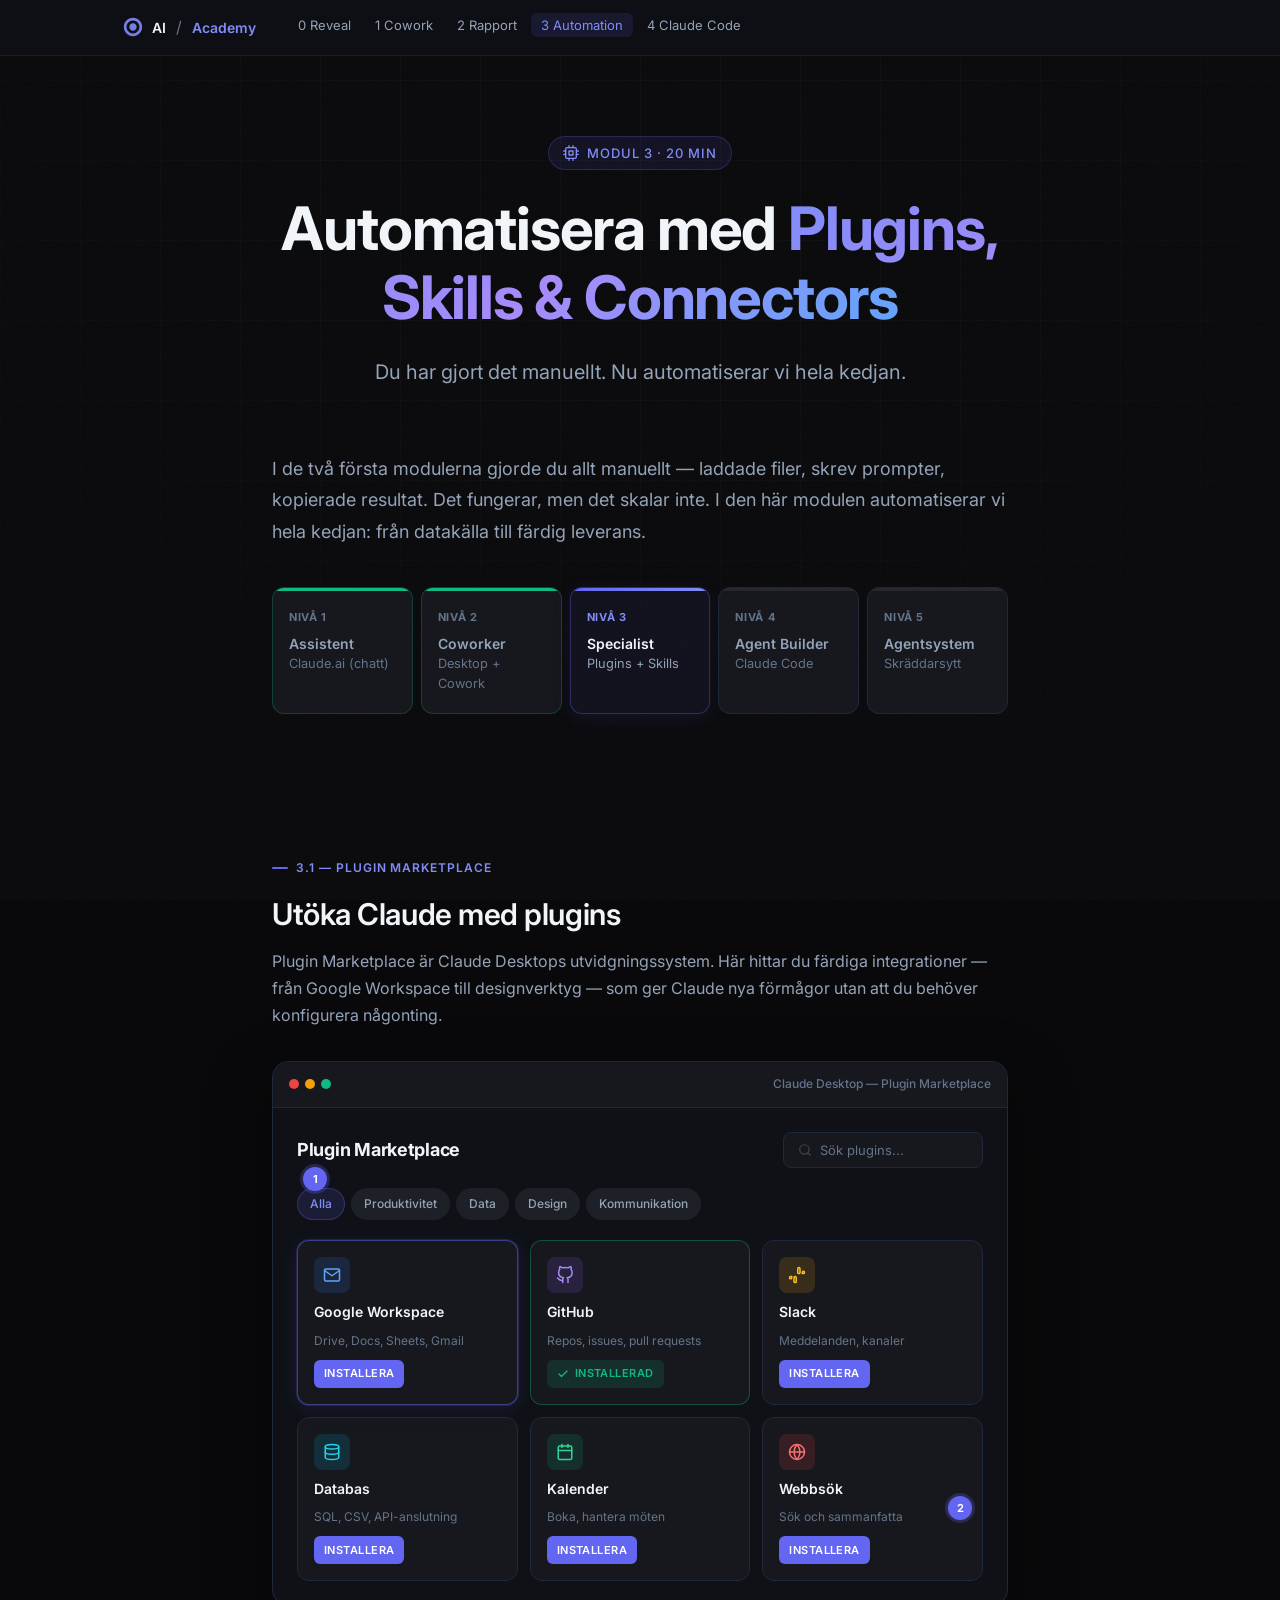
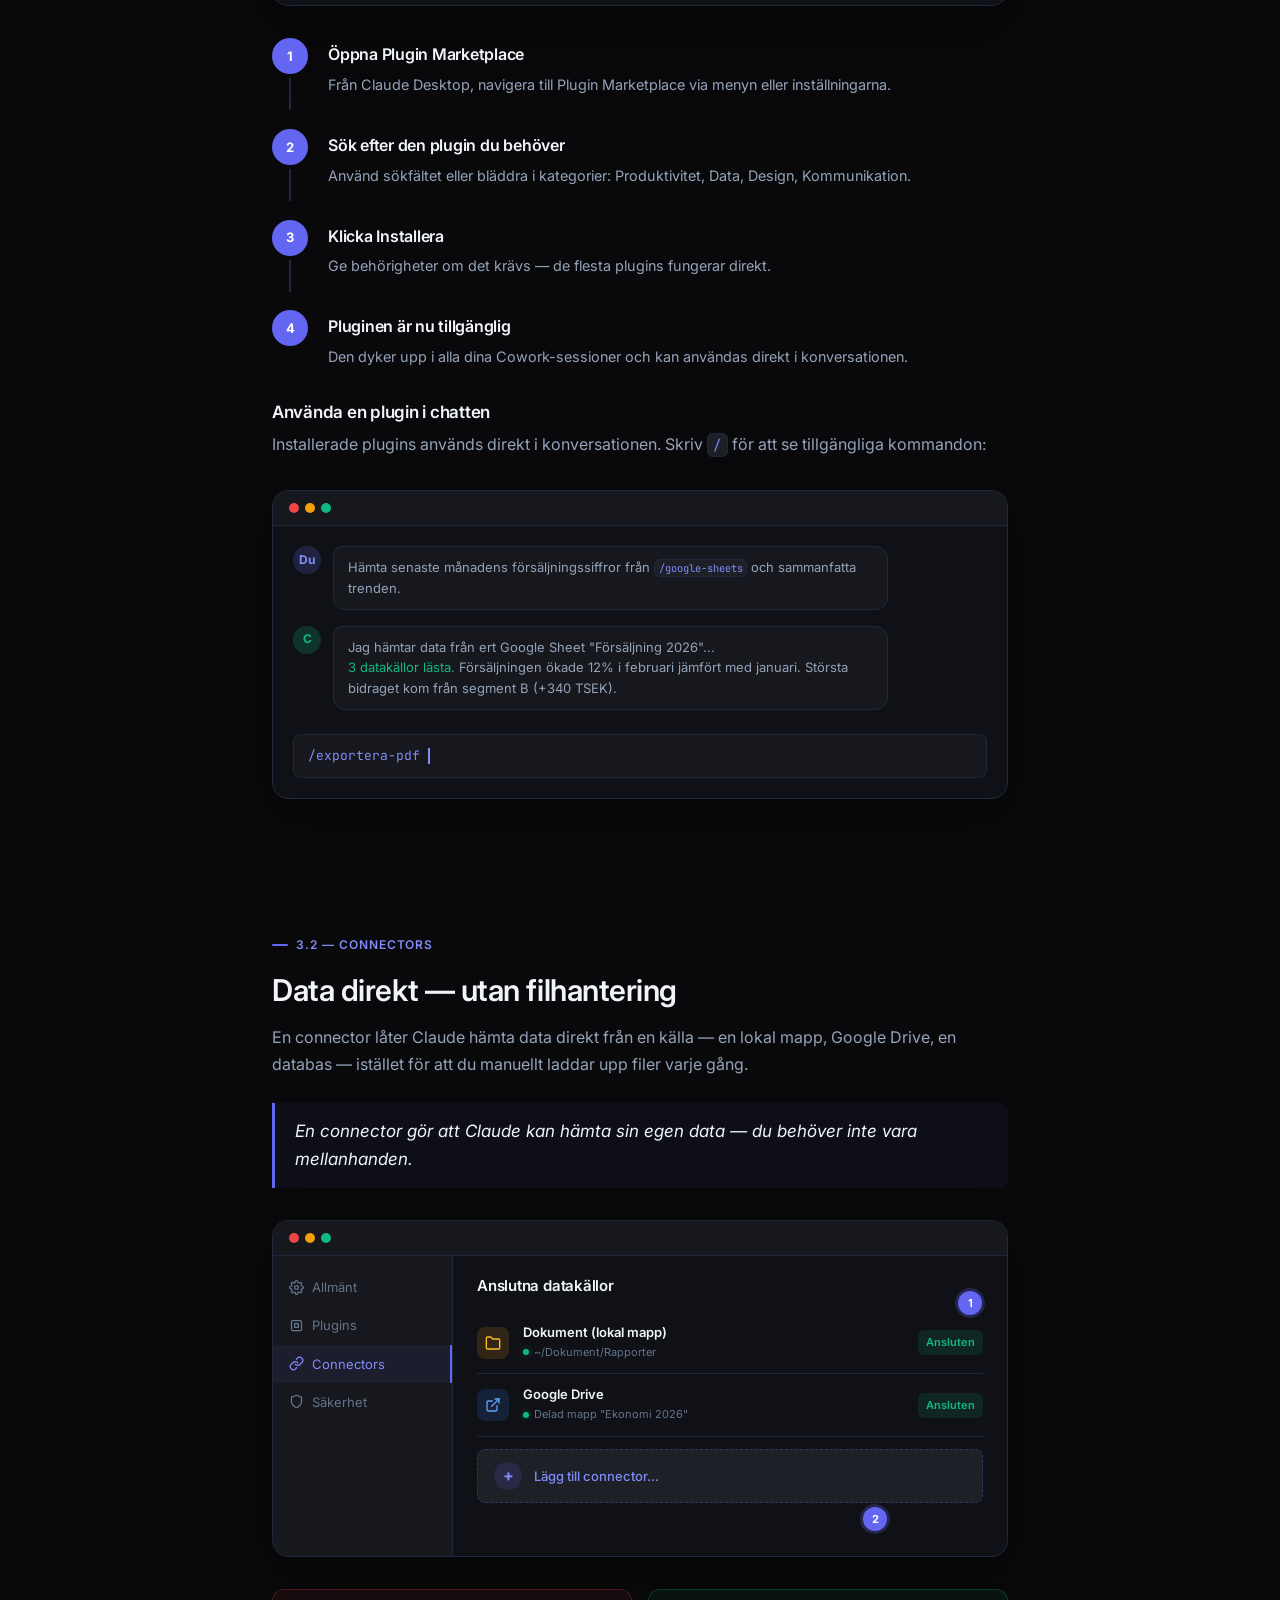
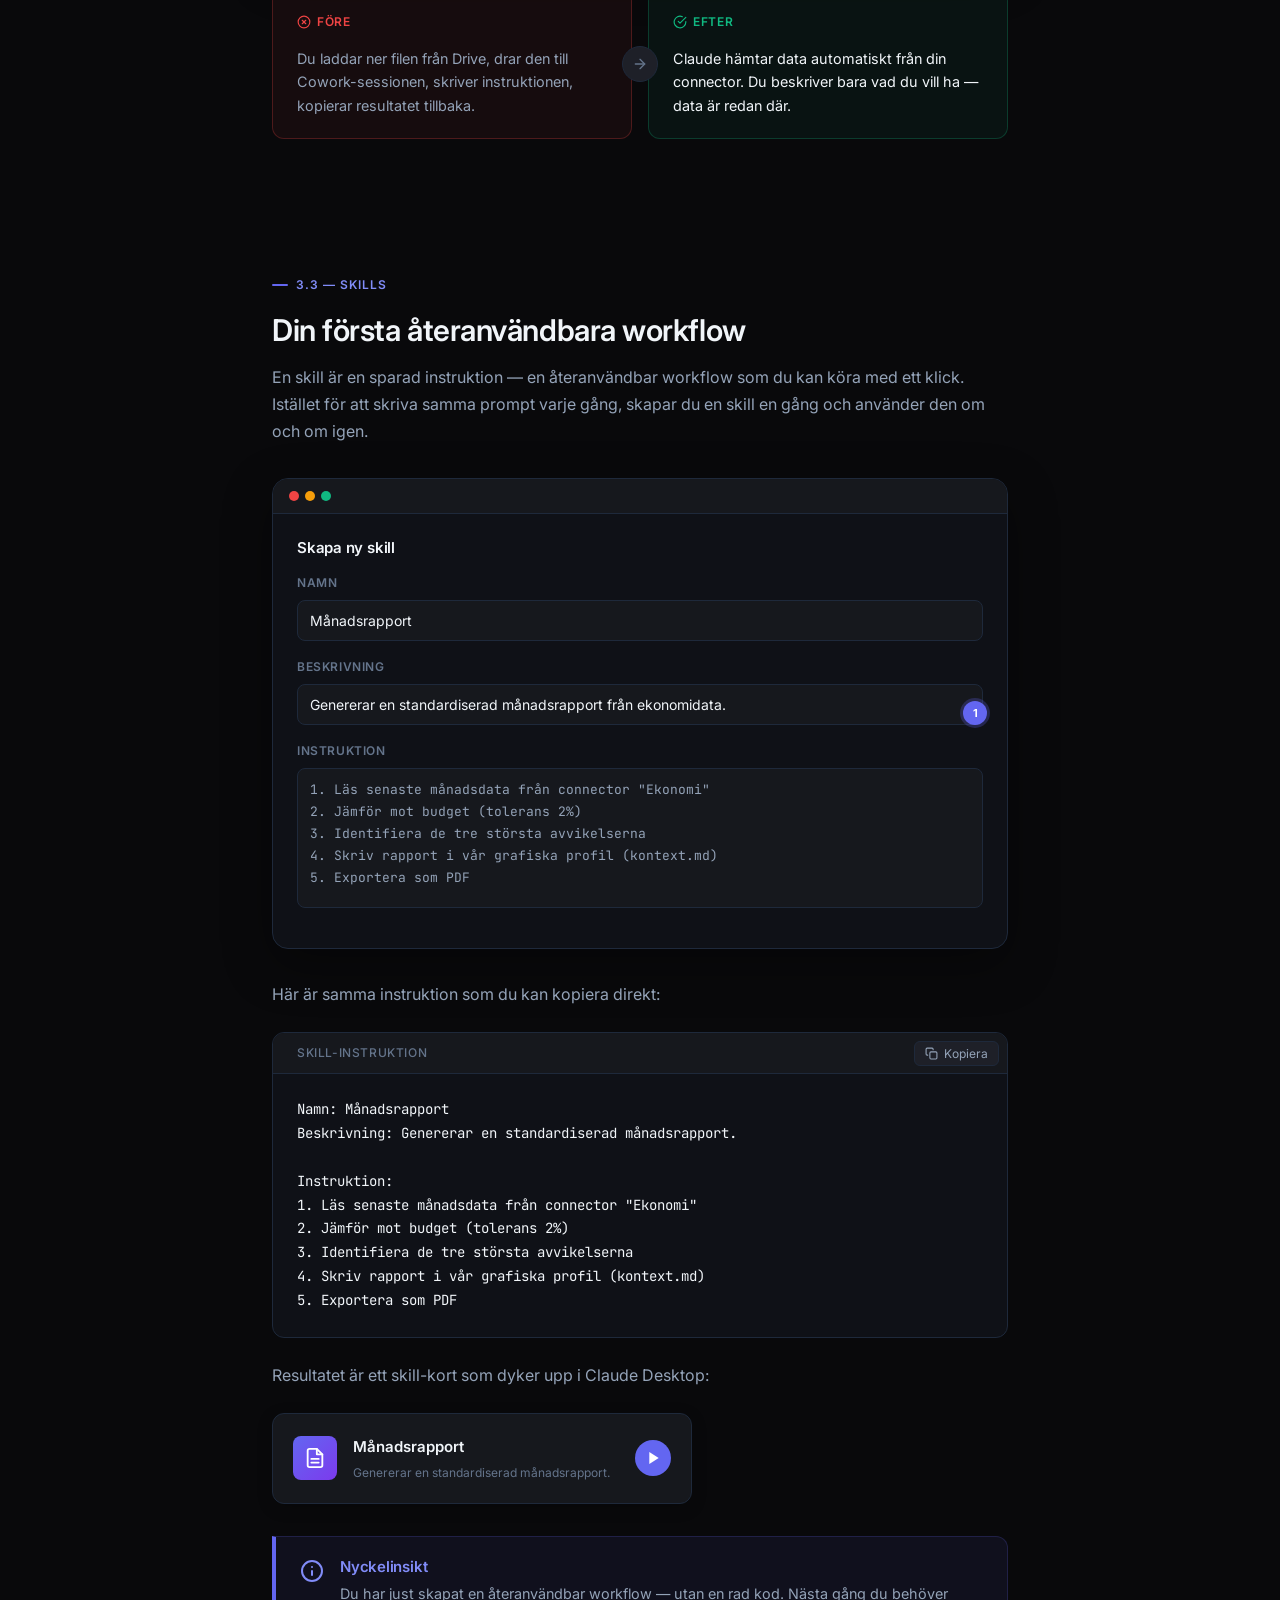
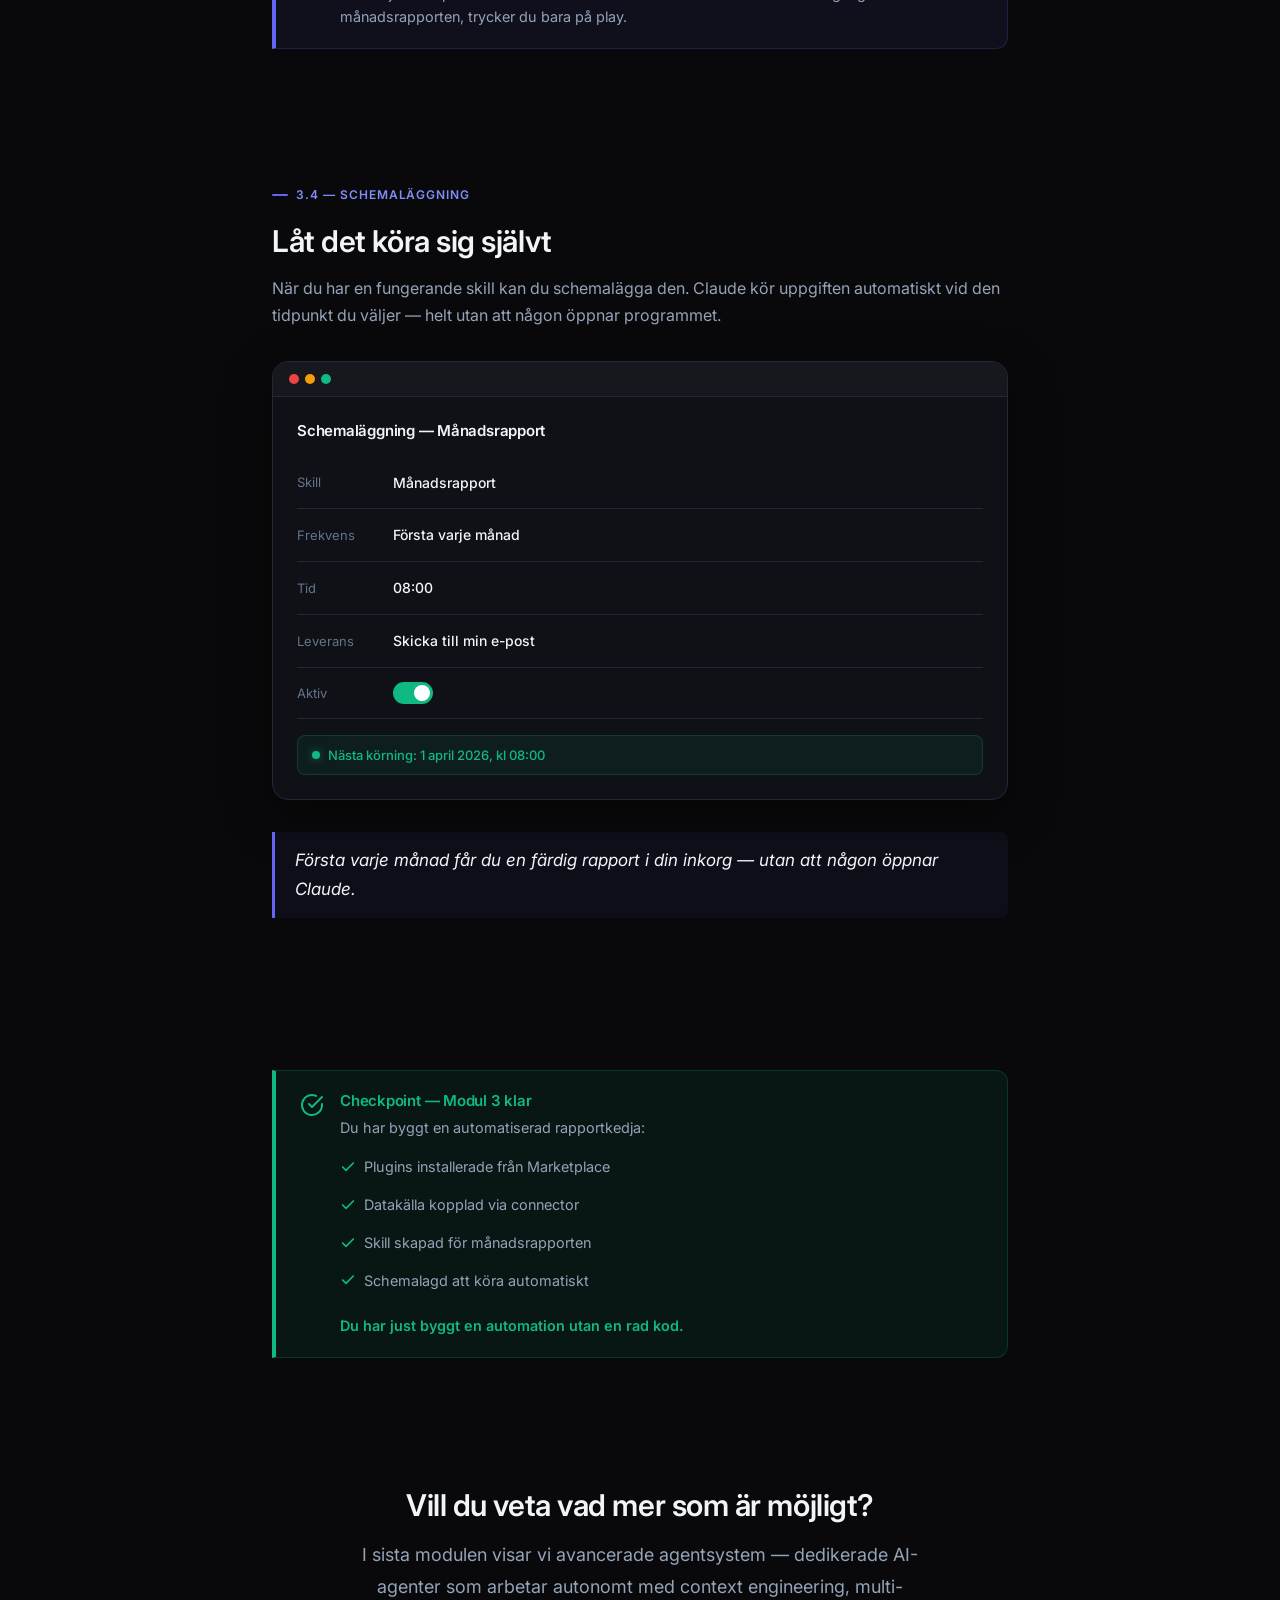
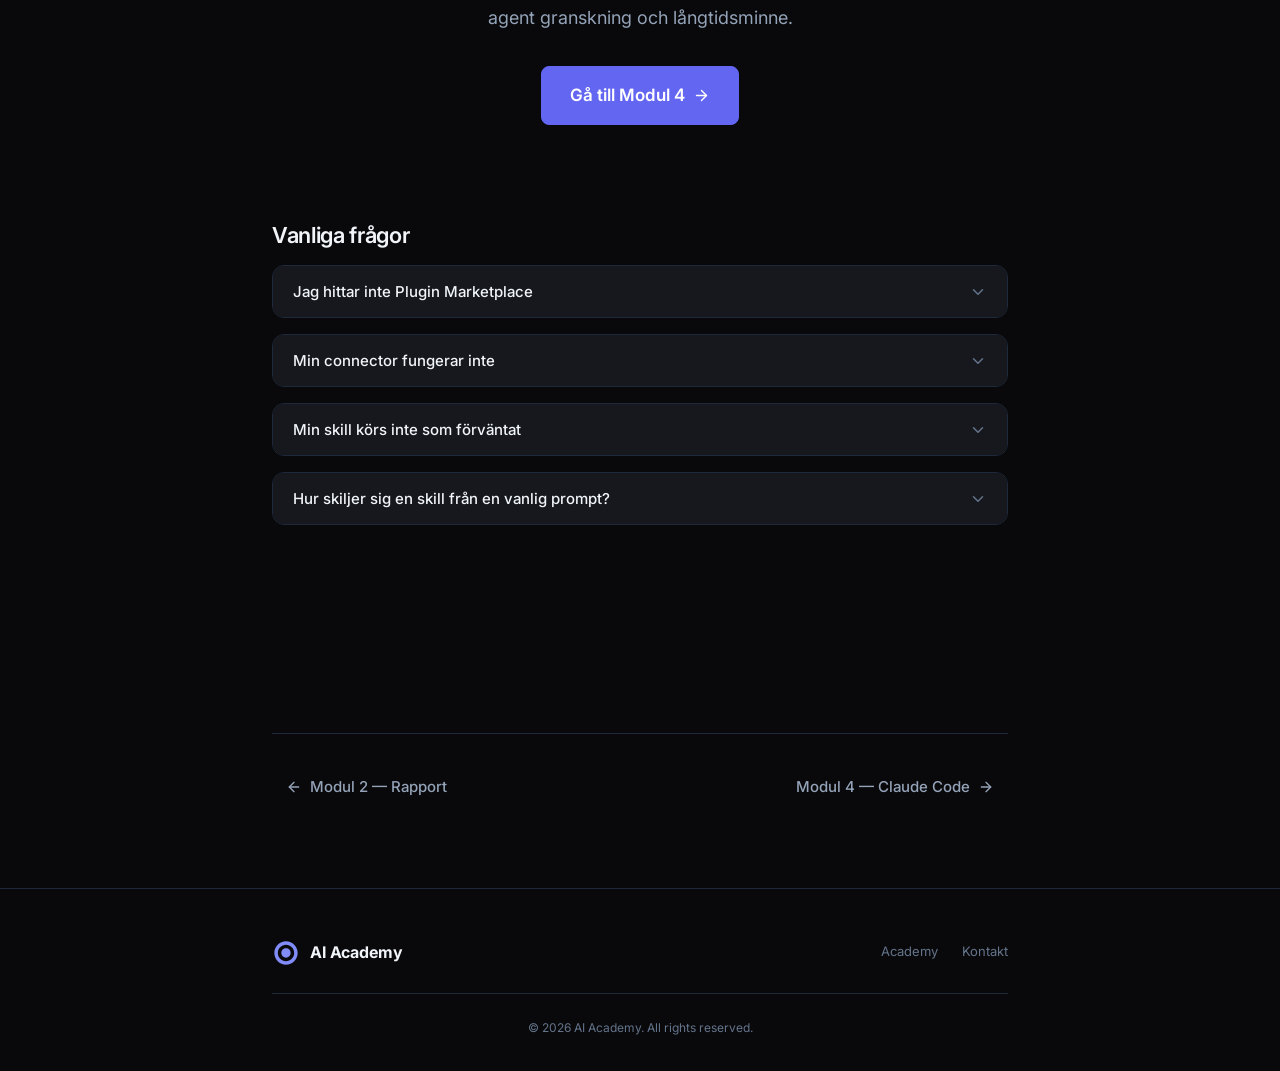
==== commit b3cc775e: "fix: standardize nav — remove Advisory, fix menu labels - All pages now use "0 Reveal | 1 Cowork | 2" ====
--- a/automation.html
+++ b/automation.html
@@ -843,13 +843,11 @@
         <span class="academy-nav__brand-name" style="color: var(--accent-hover);">Academy</span>
       </a>
       <ul class="academy-nav__links">
-        <li><a href="index.html" class="academy-nav__link">Översikt</a></li>
-        <li><a href="reveal.html" class="academy-nav__link">Modul 0</a></li>
-        <li><a href="cowork.html" class="academy-nav__link">Modul 1</a></li>
-        <li><a href="rapport.html" class="academy-nav__link">Modul 2</a></li>
-        <li><a href="automation.html" class="academy-nav__link active">Modul 3</a></li>
-        <li><a href="claude-code.html" class="academy-nav__link">Modul 4</a></li>
-        <li><a href="transformation.html" class="academy-nav__link">Advisory</a></li>
+        <li><a href="reveal.html" class="academy-nav__link module-nav-link">0 Reveal</a></li>
+        <li><a href="cowork.html" class="academy-nav__link module-nav-link">1 Cowork</a></li>
+        <li><a href="rapport.html" class="academy-nav__link module-nav-link">2 Rapport</a></li>
+        <li><a href="automation.html" class="academy-nav__link module-nav-link active">3 Automation</a></li>
+        <li><a href="claude-code.html" class="academy-nav__link module-nav-link">4 Claude Code</a></li>
       </ul>
       <button class="academy-nav__hamburger" aria-label="Meny" aria-expanded="false" onclick="this.setAttribute('aria-expanded', this.getAttribute('aria-expanded')==='false');document.getElementById('mobile-drawer').classList.toggle('open');">
         <span></span><span></span><span></span>
@@ -859,13 +857,11 @@
 
   <!-- Mobile drawer -->
   <div class="academy-nav__mobile-drawer" id="mobile-drawer">
-    <a href="index.html" class="academy-nav__mobile-link">Översikt</a>
-    <a href="reveal.html" class="academy-nav__mobile-link">Modul 0 — Reveal</a>
-    <a href="cowork.html" class="academy-nav__mobile-link">Modul 1 — Cowork</a>
-    <a href="rapport.html" class="academy-nav__mobile-link">Modul 2 — Rapport</a>
-    <a href="automation.html" class="academy-nav__mobile-link active">Modul 3 — Automatisera</a>
-    <a href="claude-code.html" class="academy-nav__mobile-link">Modul 4 — Claude Code</a>
-    <a href="transformation.html" class="academy-nav__mobile-link">Advisory</a>
+    <a href="reveal.html" class="academy-nav__mobile-link">0 Reveal</a>
+    <a href="cowork.html" class="academy-nav__mobile-link">1 Cowork</a>
+    <a href="rapport.html" class="academy-nav__mobile-link">2 Rapport</a>
+    <a href="automation.html" class="academy-nav__mobile-link active">3 Automation</a>
+    <a href="claude-code.html" class="academy-nav__mobile-link">4 Claude Code</a>
   </div>
 
   <!-- Progress bar -->
@@ -1583,9 +1579,7 @@
 
         <ul style="display: flex; align-items: center; gap: 1.5rem; list-style: none; margin: 0; padding: 0; flex-wrap: wrap;">
           <li><a href="index.html" style="font-size: 0.8125rem; color: var(--text-tertiary); text-decoration: none;">Academy</a></li>
-          <li><a href="transformation.html" style="font-size: 0.8125rem; color: var(--text-tertiary); text-decoration: none;">Advisory</a></li>
-          <li><a href="kontakt.html?interest=demo" style="font-size: 0.8125rem; color: var(--text-tertiary); text-decoration: none;">Verksamhetsplattformar</a></li>
-          <li><a href="#" style="font-size: 0.8125rem; color: var(--text-tertiary); text-decoration: none;">Kontakt</a></li>
+          <li><a href="kontakt.html" style="font-size: 0.8125rem; color: var(--text-tertiary); text-decoration: none;">Kontakt</a></li>
         </ul>
 
       </div>
